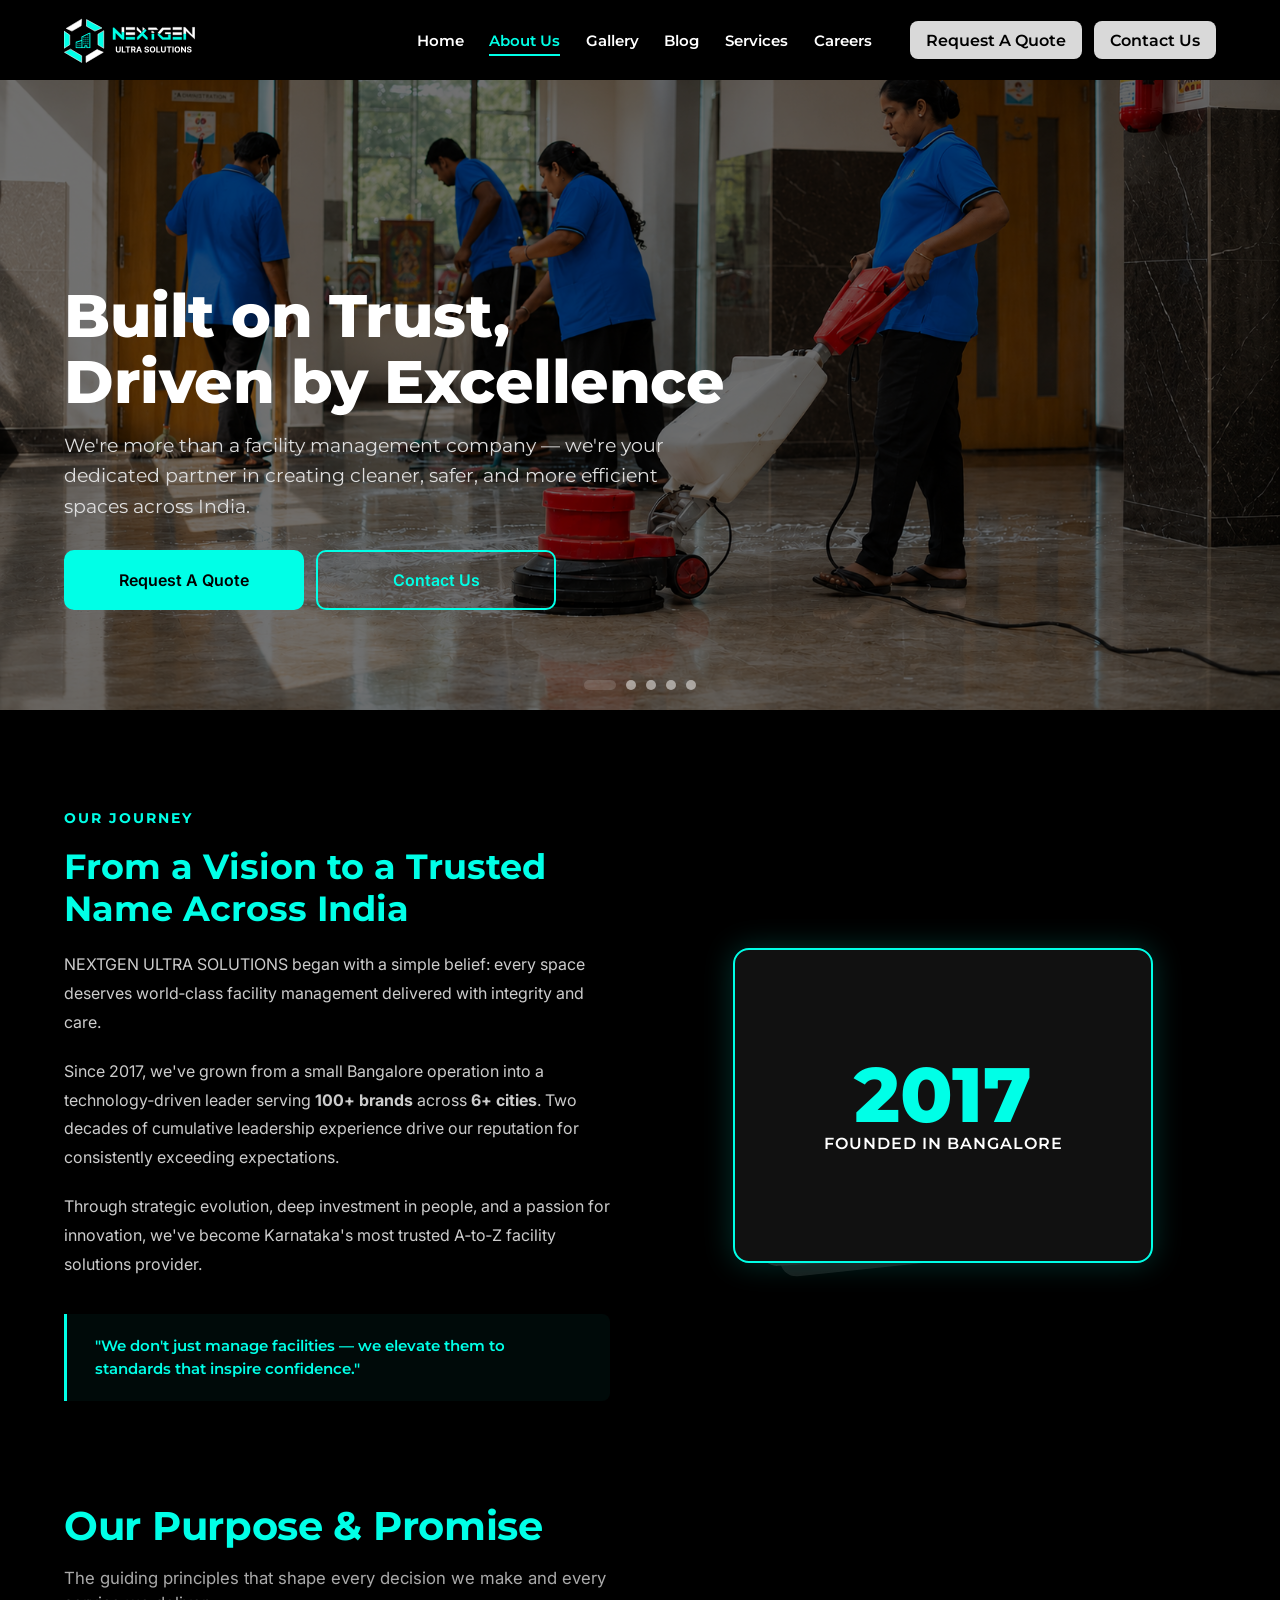
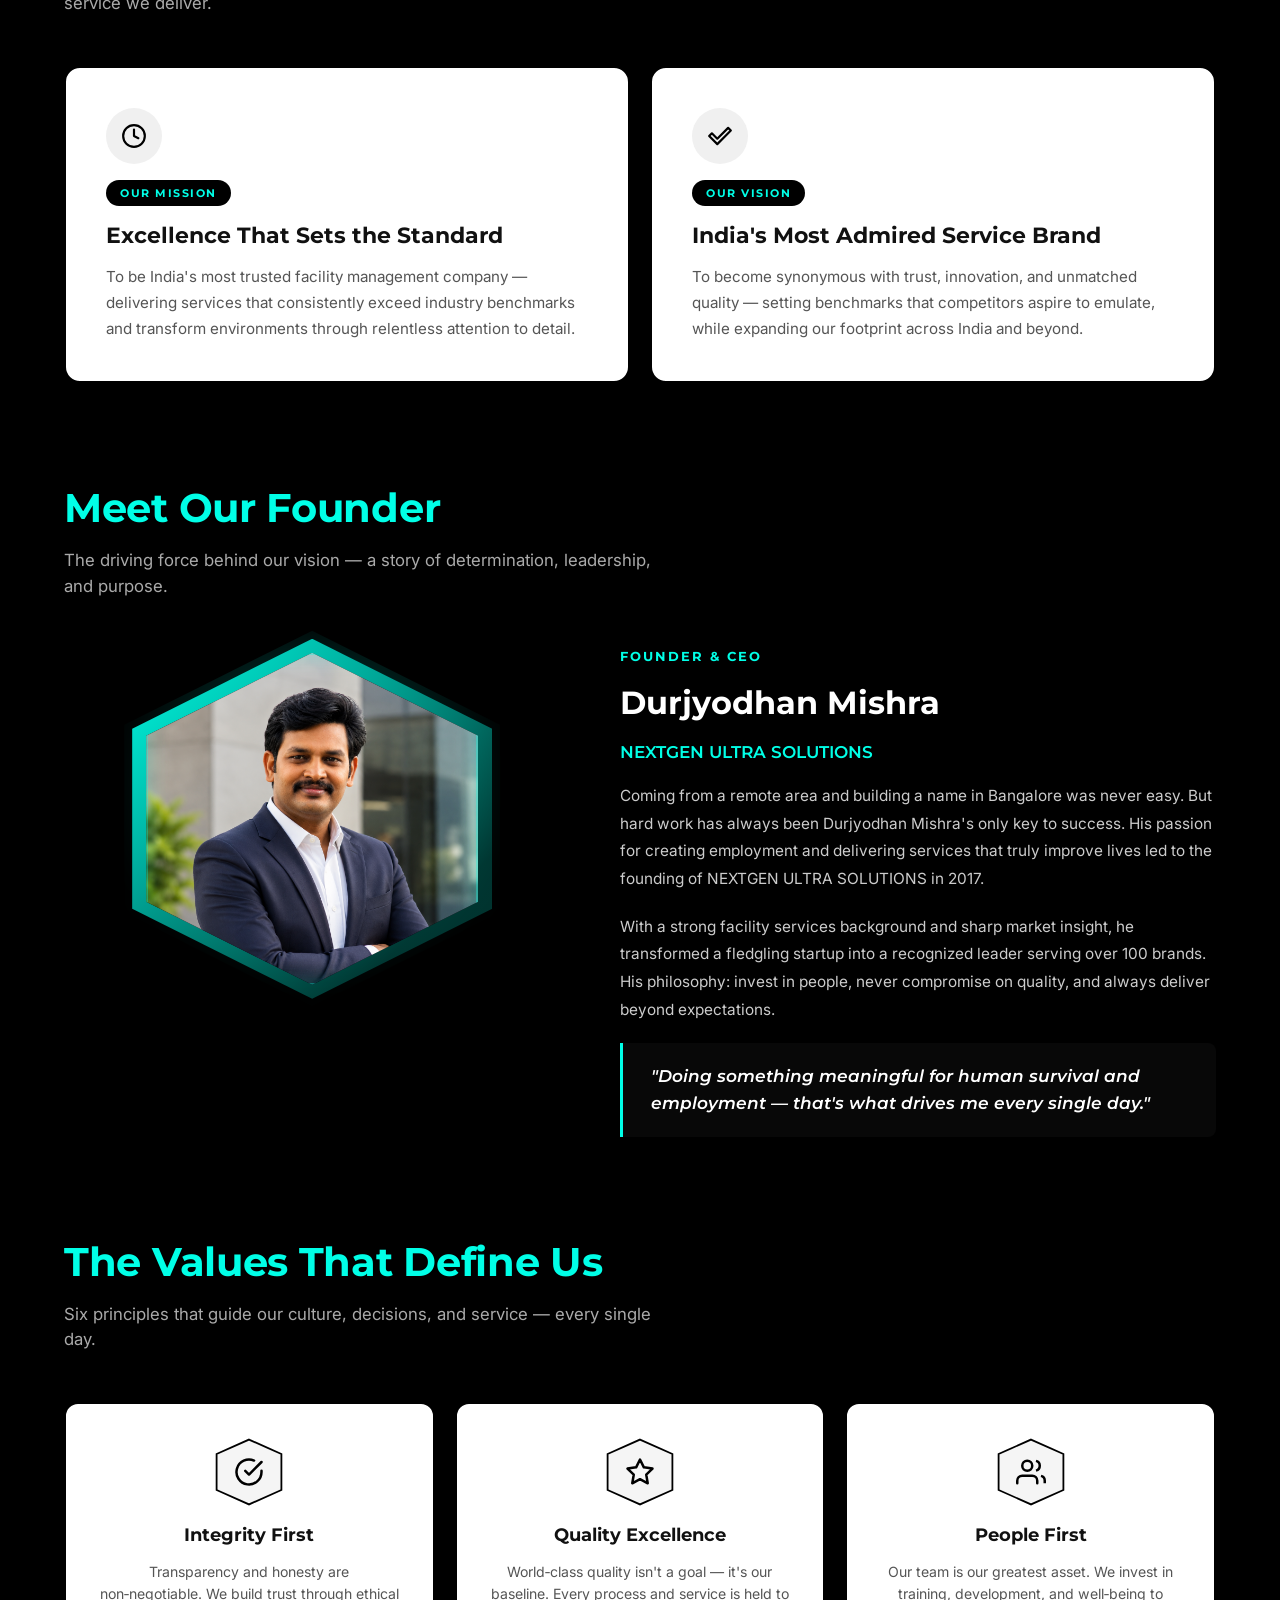
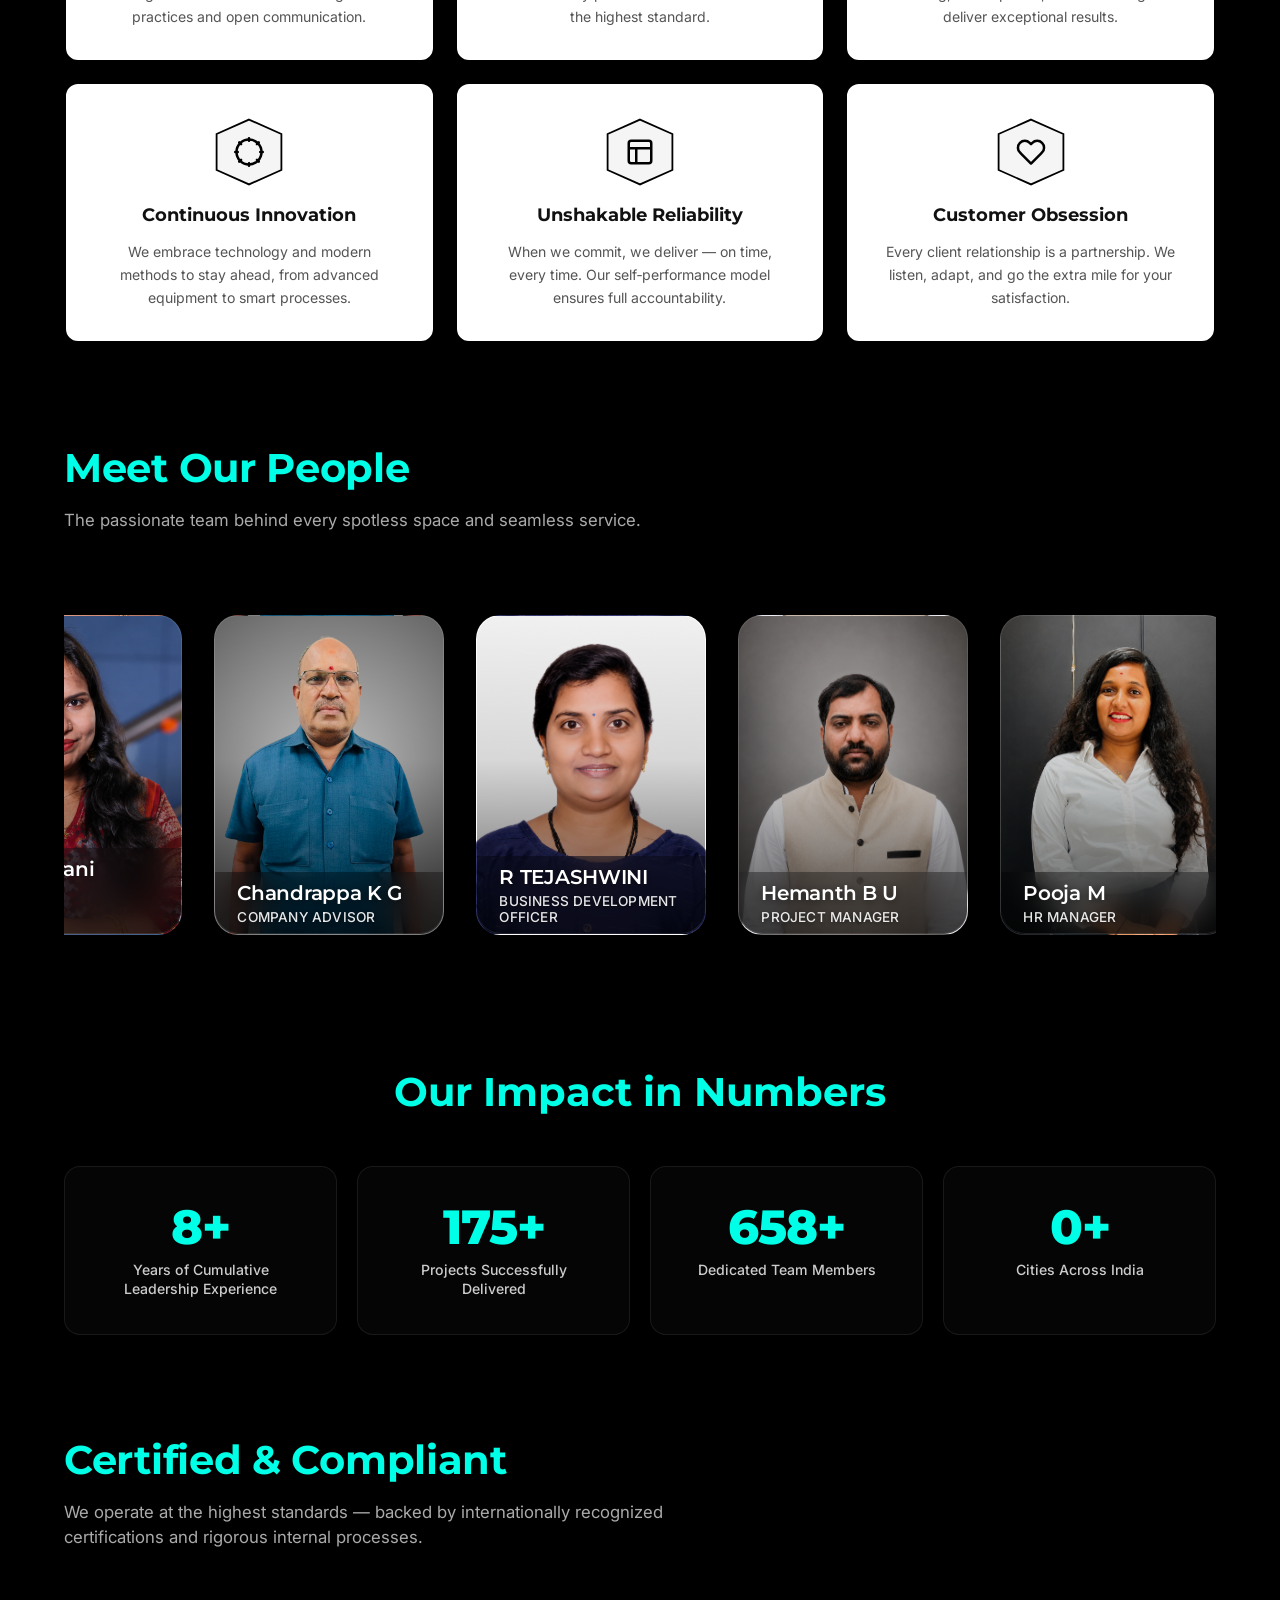
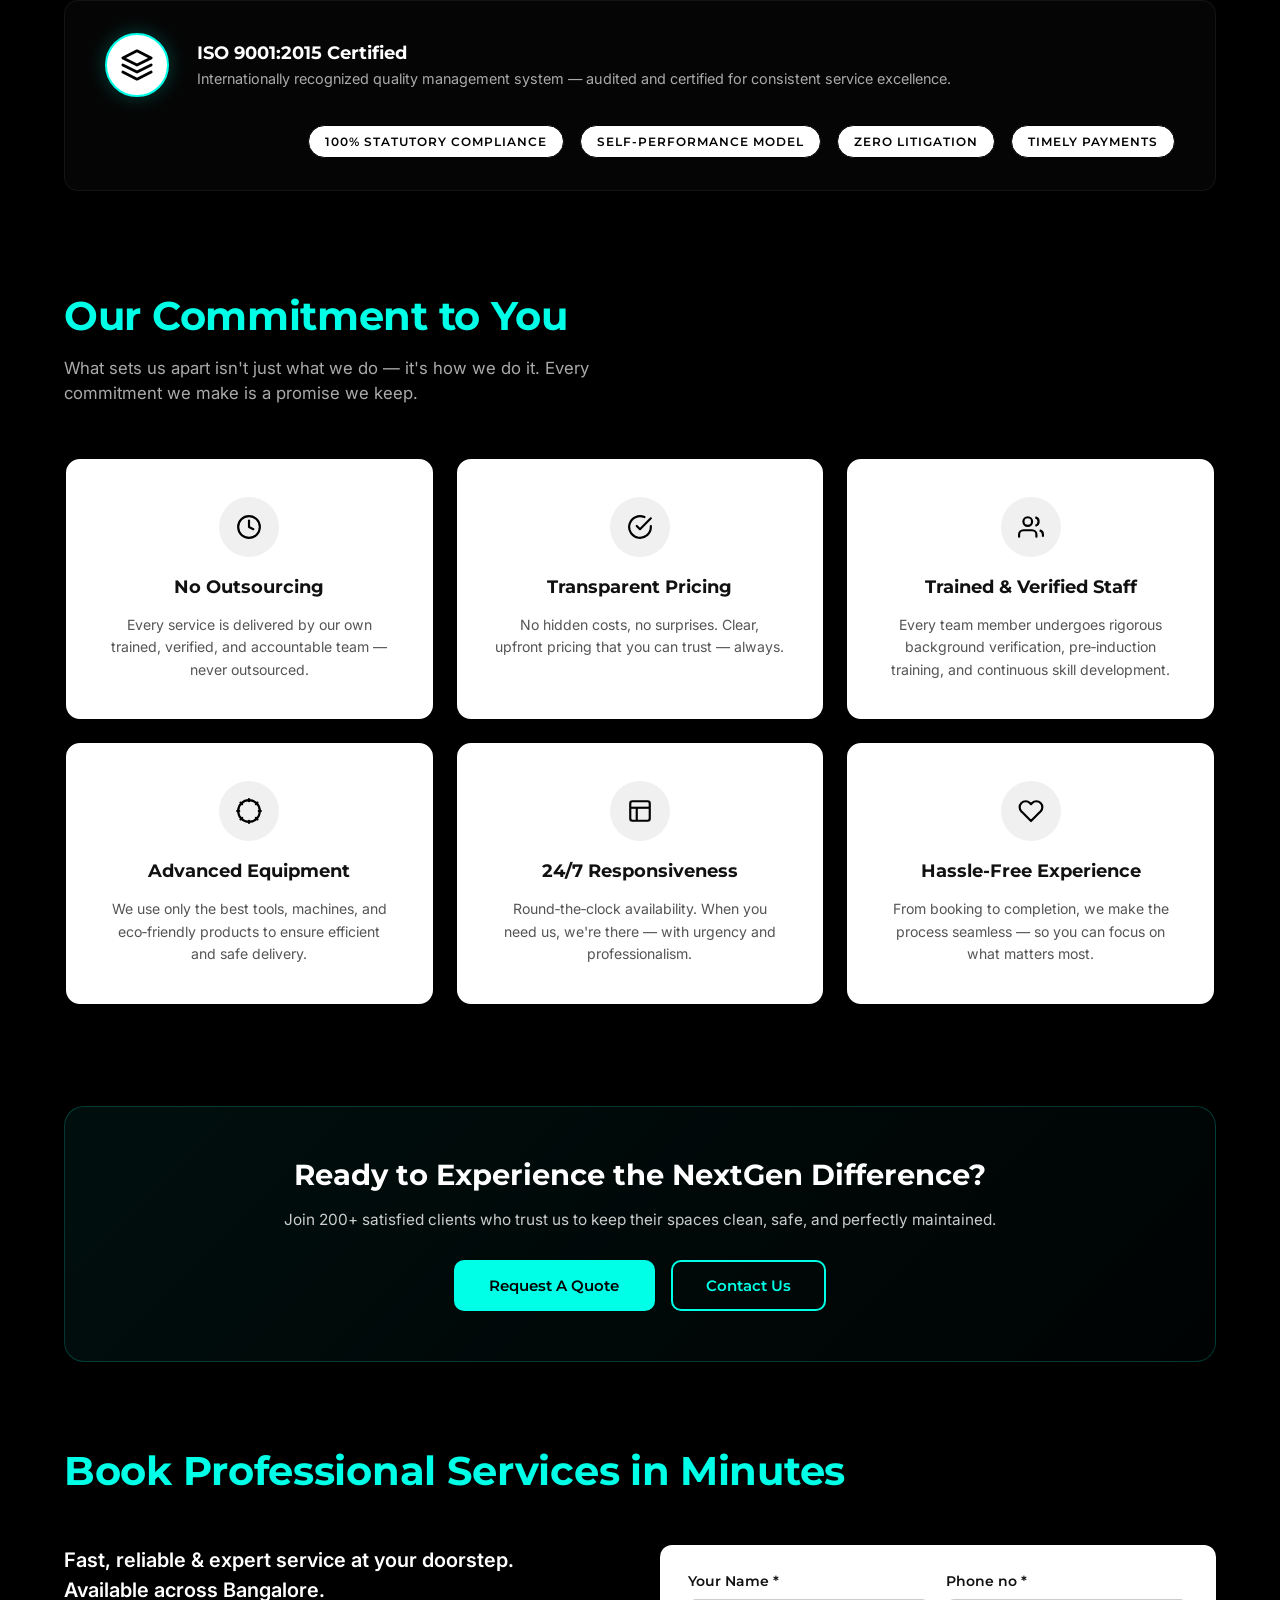
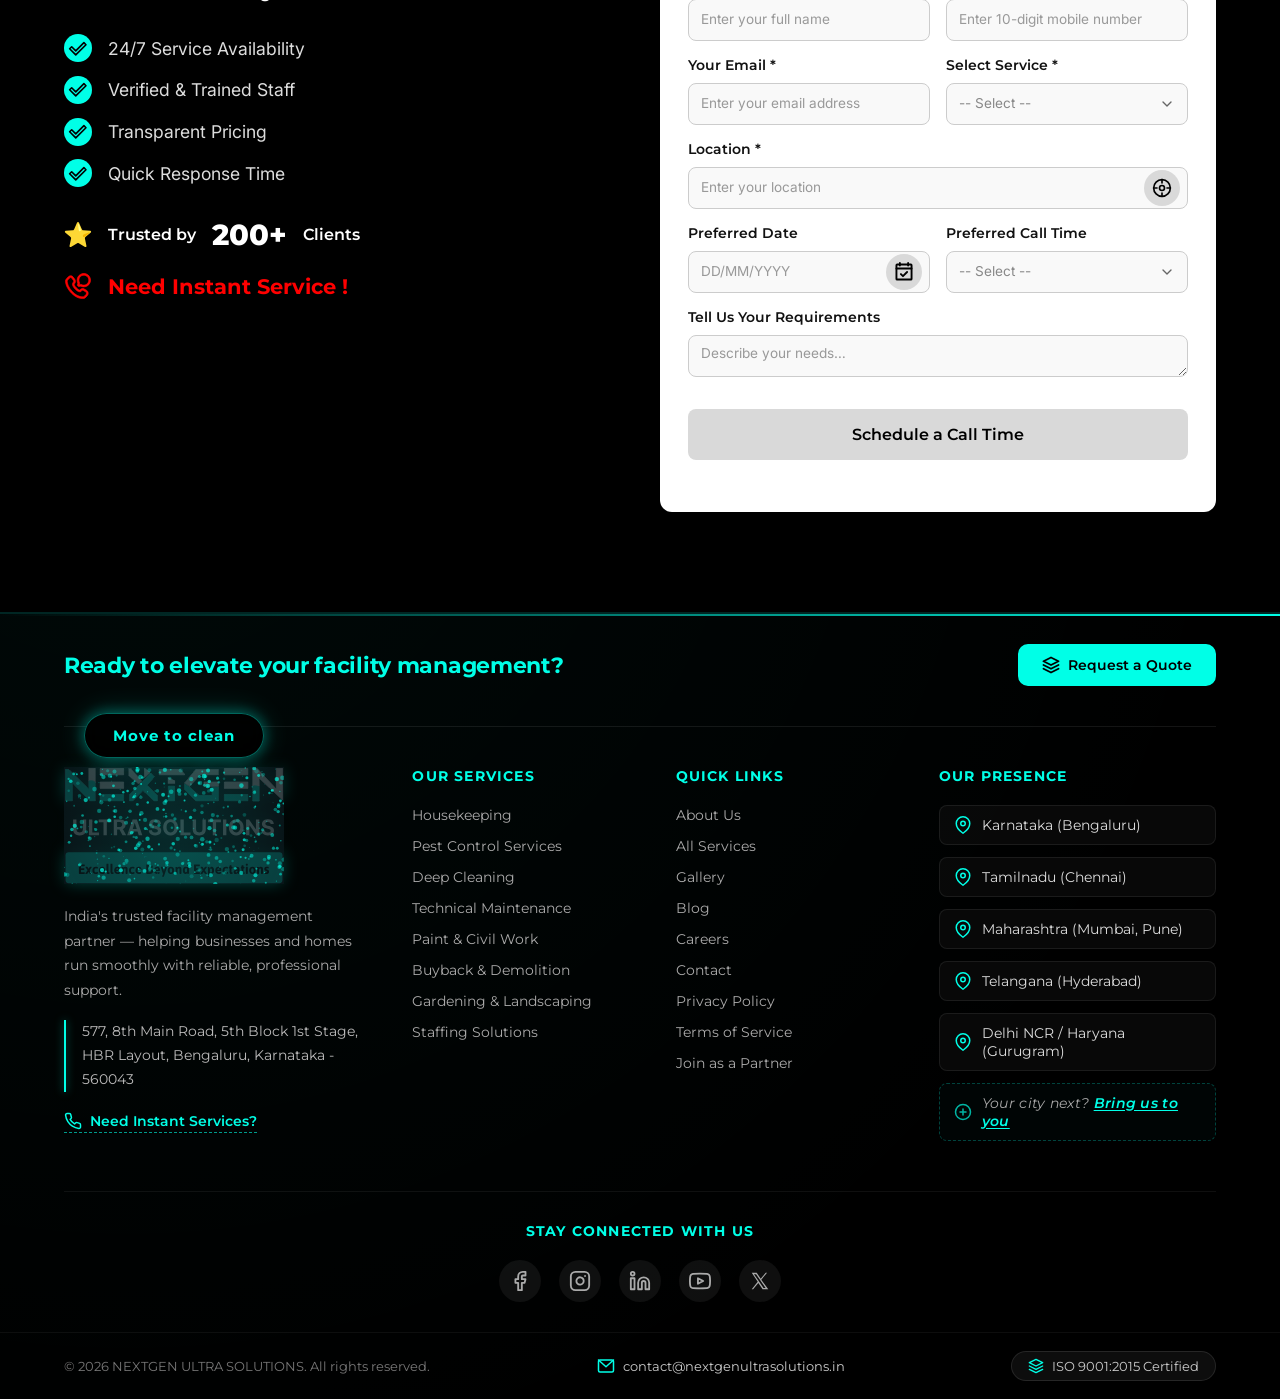
==== About.html @ bdbed0a2 "Initial website upload with all pages and images" ====
<!DOCTYPE html>
<html lang="en">
<head>
    <meta charset="UTF-8">
    <meta name="viewport" content="width=device-width, initial-scale=1.0">
    <title>About Us | NEXTGEN ULTRA SOLUTIONS</title>

    <link rel="stylesheet" href="style.css">

    <link href="https://fonts.googleapis.com/css2?family=Montserrat:wght@400;600;700;800&display=swap" rel="stylesheet">
    <link href="https://fonts.googleapis.com/css2?family=Inter:wght@400;500;600;700&display=swap" rel="stylesheet">

    <style>
        :root {
            --cyan: #00FFE7;
            --dark: #000;
            --white: #fff;
            --gray-light: #f5f5f5;
            --gray-mid: #ccc;
            --gray-text: #aaa;
            --card-bg: #fff;
            --card-border: #000;
            --section-gap: var(--space-2xl);
        }

        html,
        body {
            overflow-x: hidden !important;
            width: 100%;
            max-width: 100vw;
            background: #000;
            scroll-behavior: smooth;
        }

        /* ==================== LOGO SIZE FIX ==================== */
        .logo svg {
            display: block;
            height: 45px;
            width: auto;
        }

        /* ==================== HERO ==================== */
        .hero {
            position: relative;
            padding-top: 80px;
            padding-bottom: clamp(60px, 8vw, 100px);
            height: calc(80px + clamp(520px, 70vh, 750px));
            display: flex;
            align-items: flex-end;
            width: 100%;
            box-sizing: border-box;
        }

        .hero-content h1 {
            font-size: clamp(32px, 5vw, 60px);
            color: #fff;
            margin-bottom: clamp(10px, 1.8vw, 16px);
            font-weight: 800;
            letter-spacing: -0.5px;
            line-height: 1.1;
        }

        .hero-content .hero-subtitle {
            font-size: clamp(16px, 2vw, 22px);
            color: #00FFE7;
            margin-bottom: clamp(8px, 1.2vw, 12px);
            font-family: 'Montserrat', sans-serif;
            font-weight: 600;
            letter-spacing: 1px;
            text-transform: uppercase;
        }

        .hero-content p {
            font-size: clamp(14px, 1.5vw, 19px);
            color: #ddd;
            margin-bottom: clamp(20px, 3vw, 28px);
            line-height: 1.6;
            max-width: 650px;
        }

        /* ==================== SECTION HEADERS ==================== */
        .section-header-left {
            text-align: left;
            margin-bottom: var(--space-xl);
        }
        .section-header-left h2 {
            font-size: clamp(1.75rem, 4.5vw, 2.5rem);
            font-weight: 700;
            margin-bottom: var(--space-sm);
            color: #00FFE7;
            letter-spacing: -0.3px;
        }
        .section-header-left .section-subtitle {
            font-family: 'Inter', sans-serif;
            font-size: clamp(0.9rem, 1.4vw, 1.05rem);
            color: #aaa;
            line-height: 1.5;
            max-width: 600px;
        }

        .section-header-center {
            text-align: center;
            margin-bottom: var(--space-xl);
        }
        .section-header-center h2 {
            font-size: clamp(1.75rem, 4.5vw, 2.5rem);
            font-weight: 700;
            margin-bottom: var(--space-sm);
            color: #00FFE7;
        }

        /* ==================== OUR STORY ==================== */
        .our-story-section {
            padding: var(--space-2xl) 0;
        }

        .story-grid {
            display: grid;
            grid-template-columns: 1fr 1fr;
            gap: clamp(30px, 5vw, 60px);
            align-items: center;
        }

        .story-text-wrapper {
            display: flex;
            flex-direction: column;
            gap: var(--space-md);
        }

        .story-text-wrapper .story-label {
            font-family: 'Montserrat', sans-serif;
            font-weight: 700;
            font-size: 0.85rem;
            text-transform: uppercase;
            letter-spacing: 2px;
            color: #00FFE7;
        }

        .story-text-wrapper h2 {
            font-family: 'Montserrat', sans-serif;
            font-weight: 700;
            font-size: clamp(1.75rem, 3vw, 2.2rem);
            color: #00FFE7;
            line-height: 1.2;
            margin: 0;
        }

        .story-text-wrapper p {
            font-family: 'Inter', sans-serif;
            font-size: clamp(0.9rem, 1.3vw, 1rem);
            color: #ccc;
            line-height: 1.8;
        }

        .story-highlight-box {
            background: rgba(0, 255, 231, 0.04);
            border-left: 3px solid #00FFE7;
            padding: var(--space-md) var(--space-lg);
            border-radius: 0 8px 8px 0;
            margin-top: var(--space-sm);
        }

        .story-highlight-box p {
            font-family: 'Montserrat', sans-serif;
            font-weight: 600;
            font-size: clamp(0.9rem, 1.2vw, 1rem);
            color: #00FFE7;
            margin: 0;
            line-height: 1.5;
        }

        .story-visual {
            position: relative;
            display: flex;
            align-items: center;
            justify-content: center;
            min-height: 380px;
        }

        .story-card-stack {
            position: relative;
            width: 100%;
            max-width: 420px;
            aspect-ratio: 4 / 3;
        }

        .story-card-layer {
            position: absolute;
            border-radius: 16px;
            overflow: hidden;
            border: 2px solid #222;
            box-shadow: 0 10px 30px rgba(0, 0, 0, 0.5);
            transition: all 0.4s ease;
        }

        .story-card-layer.layer-1 {
            width: 100%;
            height: 100%;
            top: 0;
            left: 0;
            z-index: 3;
            background: #111;
            display: flex;
            align-items: center;
            justify-content: center;
            border-color: #00FFE7;
            box-shadow: 0 0 30px rgba(0, 255, 231, 0.2);
        }

        .story-card-layer.layer-1 .layer-content {
            text-align: center;
            padding: var(--space-lg);
        }
        .story-card-layer.layer-1 .layer-content .big-year {
            font-family: 'Montserrat', sans-serif;
            font-weight: 800;
            font-size: clamp(3rem, 6vw, 5rem);
            color: #00FFE7;
            display: block;
            line-height: 1;
        }

        .story-card-layer.layer-1 .layer-content .layer-label {
            font-family: 'Montserrat', sans-serif;
            font-weight: 600;
            font-size: 1rem;
            color: #fff;
            margin-top: 8px;
            letter-spacing: 1px;
        }

        .story-card-layer.layer-2 {
            width: 90%;
            height: 90%;
            top: 8%;
            left: 5%;
            z-index: 2;
            background: #1a1a1a;
            transform: rotate(-3deg);
        }
        .story-card-layer.layer-3 {
            width: 85%;
            height: 85%;
            top: 14%;
            left: 8%;
            z-index: 1;
            background: #222;
            transform: rotate(-6deg);
        }

        @media (max-width: 767px) {
            .story-grid {
                grid-template-columns: 1fr;
            }
            .story-visual {
                min-height: 280px;
                order: -1;
            }
            .story-card-stack {
                max-width: 300px;
            }
        }

        /* ==================== MISSION & VISION ==================== */
        .mission-vision-section {
            padding: 0 0 var(--space-2xl) 0;
        }

        .mv-grid {
            display: grid;
            grid-template-columns: 1fr 1fr;
            gap: var(--space-md);
        }

        .mv-card {
            background: #fff;
            border-radius: 16px;
            padding: clamp(24px, 4vw, 40px);
            border: 2px solid #000;
            transition: all 0.4s ease;
            display: flex;
            flex-direction: column;
            gap: var(--space-sm);
        }

        .mv-card:hover {
            border-color: #00FFE7;
            box-shadow: 0 16px 40px rgba(0, 255, 231, 0.25);
            transform: translateY(-4px);
        }

        .mv-card .mv-icon-circle {
            width: 56px;
            height: 56px;
            border-radius: 50%;
            background: #f0f0f0;
            display: flex;
            align-items: center;
            justify-content: center;
            flex-shrink: 0;
            transition: all 0.3s ease;
        }
        .mv-card:hover .mv-icon-circle {
            background: #00FFE7;
            box-shadow: 0 0 20px rgba(0, 255, 231, 0.4);
        }
        .mv-card .mv-icon-circle svg {
            width: 26px;
            height: 26px;
            stroke: #000;
            stroke-width: 2;
        }

        .mv-card h3 {
            font-family: 'Montserrat', sans-serif;
            font-weight: 700;
            font-size: clamp(1.1rem, 2vw, 1.35rem);
            color: #111;
            margin: 0;
        }

        .mv-card p {
            font-family: 'Inter', sans-serif;
            font-size: clamp(0.85rem, 1.2vw, 0.95rem);
            color: #555;
            line-height: 1.7;
            margin: 0;
            flex: 1;
        }

        .mv-card .mv-tag {
            display: inline-block;
            font-family: 'Montserrat', sans-serif;
            font-weight: 700;
            font-size: 0.7rem;
            text-transform: uppercase;
            letter-spacing: 1.5px;
            color: #00FFE7;
            background: #000;
            padding: 6px 14px;
            border-radius: 20px;
            align-self: flex-start;
        }

        @media (max-width: 767px) {
            .mv-grid {
                grid-template-columns: 1fr;
            }
        }

        /* ==================== FOUNDER SECTION (WORLD‑CLASS FRAME) ==================== */
        .founder-section {
            padding: 0 0 var(--space-2xl) 0;
        }

        .founder-grid {
            display: grid;
            grid-template-columns: 1fr 1.2fr;
            gap: clamp(30px, 5vw, 60px);
            align-items: start;
        }

        .founder-image-wrapper {
            display: flex;
            justify-content: center;
            position: relative;
        }

        .founder-hex-container {
            position: relative;
            width: 100%;
            max-width: 340px;
            aspect-ratio: 1 / 1;
        }

        /* Glow effect behind the photo */
        .founder-hex-container::before {
            content: "";
            position: absolute;
            inset: -18px;
            clip-path: polygon(50% 0%, 100% 25%, 100% 75%, 50% 100%, 0% 75%, 0% 25%);
            background: radial-gradient(circle at 50% 40%, rgba(0, 255, 231, 0.3), transparent 70%);
            z-index: 0;
            filter: blur(20px);
        }

        /* Outer decorative hex ring */
        .hex-outer-ring {
            position: absolute;
            inset: -10px;
            clip-path: polygon(50% 0%, 100% 25%, 100% 75%, 50% 100%, 0% 75%, 0% 25%);
            background: linear-gradient(135deg, #00FFE7 0%, rgba(0, 255, 231, 0.2) 80%);
            z-index: 1;
            transition: all 0.4s ease;
        }

        /* Inner photo area */
        .founder-hex-photo {
            position: absolute;
            inset: 4px;
            clip-path: polygon(50% 0%, 100% 25%, 100% 75%, 50% 100%, 0% 75%, 0% 25%);
            overflow: hidden;
            z-index: 2;
            background: #000;
        }

        .founder-hex-photo img {
            width: 100%;
            height: 100%;
            object-fit: cover;
            object-position: center top;
            display: block;
        }

        /* Subtle inner border glow overlay */
        .hex-inner-glow {
            position: absolute;
            inset: 4px;
            clip-path: polygon(50% 0%, 100% 25%, 100% 75%, 50% 100%, 0% 75%, 0% 25%);
            z-index: 3;
            pointer-events: none;
            border: 2px solid rgba(0, 255, 231, 0.4);
            box-shadow: inset 0 0 20px rgba(0, 255, 231, 0.25);
            transition: all 0.4s ease;
        }

        .founder-hex-container:hover .hex-outer-ring {
            background: linear-gradient(135deg, #00FFE7 0%, #00FFE7 100%);
            box-shadow: 0 0 30px rgba(0, 255, 231, 0.5);
        }

        .founder-hex-container:hover .hex-inner-glow {
            border-color: #00FFE7;
            box-shadow: inset 0 0 30px rgba(0, 255, 231, 0.4);
        }

        .founder-info {
            display: flex;
            flex-direction: column;
            gap: var(--space-md);
            justify-content: flex-start;
        }
        .founder-info .founder-label {
            font-family: 'Montserrat', sans-serif;
            font-weight: 700;
            font-size: 0.8rem;
            text-transform: uppercase;
            letter-spacing: 2px;
            color: #00FFE7;
        }
        .founder-info h3 {
            font-family: 'Montserrat', sans-serif;
            font-weight: 700;
            font-size: clamp(1.4rem, 2.8vw, 2rem);
            color: #fff;
            line-height: 1.2;
            margin: 0;
        }
        .founder-info .founder-role {
            font-family: 'Montserrat', sans-serif;
            font-weight: 600;
            font-size: clamp(0.9rem, 1.4vw, 1.05rem);
            color: #00FFE7;
        }
        .founder-info p {
            font-family: 'Inter', sans-serif;
            font-size: clamp(0.9rem, 1.2vw, 1rem);
            color: #ccc;
            line-height: 1.8;
        }

        .founder-quote {
            background: rgba(255, 255, 255, 0.03);
            border-left: 3px solid #00FFE7;
            padding: var(--space-md) var(--space-lg);
            border-radius: 0 8px 8px 0;
            font-family: 'Montserrat', sans-serif;
            font-weight: 600;
            font-size: clamp(0.95rem, 1.3vw, 1.1rem);
            color: #fff;
            line-height: 1.6;
            font-style: italic;
        }

        @media (max-width: 767px) {
            .founder-grid {
                grid-template-columns: 1fr;
            }
            .founder-hex-container {
                max-width: 260px;
                margin: 0 auto;
            }
        }

        /* ==================== CORE VALUES ==================== */
        .core-values-section {
            padding: 0 0 var(--space-2xl) 0;
        }

        .values-grid {
            display: grid;
            grid-template-columns: repeat(3, 1fr);
            gap: var(--space-md);
        }

        .value-card {
            background: #fff;
            border-radius: 14px;
            padding: clamp(20px, 3vw, 32px);
            border: 2px solid #000;
            text-align: center;
            transition: all 0.35s ease;
            display: flex;
            flex-direction: column;
            align-items: center;
            gap: var(--space-sm);
        }

        .value-card:hover {
            border-color: #00FFE7;
            box-shadow: 0 12px 35px rgba(0, 255, 231, 0.25);
            transform: translateY(-5px);
        }

        .value-icon-hex {
            width: 72px;
            height: 72px;
            position: relative;
            flex-shrink: 0;
        }
        .value-icon-hex svg.hex-bg {
            width: 100%;
            height: 100%;
        }
        .value-icon-hex svg.hex-bg polygon {
            fill: #f5f5f5;
            stroke: #000;
            stroke-width: 2.5;
            transition: all 0.3s ease;
        }
        .value-card:hover .value-icon-hex svg.hex-bg polygon {
            fill: #00FFE7;
            stroke: #00FFE7;
        }
        .value-icon-hex .value-icon-inner {
            position: absolute;
            inset: 0;
            display: flex;
            align-items: center;
            justify-content: center;
            pointer-events: none;
        }
        .value-icon-hex .value-icon-inner svg {
            width: 30px;
            height: 30px;
            stroke: #000;
            stroke-width: 2;
        }

        .value-card h4 {
            font-family: 'Montserrat', sans-serif;
            font-weight: 700;
            font-size: clamp(0.95rem, 1.6vw, 1.1rem);
            color: #111;
            margin: 0;
            transition: color 0.3s ease;
        }
        .value-card:hover h4 {
            color: #000;
        }
        .value-card p {
            font-family: 'Inter', sans-serif;
            font-size: clamp(0.8rem, 1.1vw, 0.88rem);
            color: #555;
            line-height: 1.6;
            margin: 0;
        }

        @media (max-width: 1023px) {
            .values-grid {
                grid-template-columns: repeat(2, 1fr);
            }
        }
        @media (max-width: 639px) {
            .values-grid {
                grid-template-columns: 1fr;
                max-width: 400px;
                margin: 0 auto;
            }
        }

        /* ==================== IMPACT NUMBERS ==================== */
        .numbers-section {
            padding: 0 0 var(--space-2xl) 0;
        }

        .numbers-grid {
            display: grid;
            grid-template-columns: repeat(4, 1fr);
            gap: var(--space-md);
        }

        .number-card {
            background: rgba(255, 255, 255, 0.02);
            border: 1px solid rgba(255, 255, 255, 0.08);
            border-radius: 16px;
            padding: clamp(24px, 3vw, 36px);
            text-align: center;
            transition: all 0.35s ease;
            display: flex;
            flex-direction: column;
            align-items: center;
            gap: var(--space-xs);
        }

        .number-card:hover {
            border-color: #00FFE7;
            background: rgba(0, 255, 231, 0.04);
            box-shadow: 0 8px 30px rgba(0, 255, 231, 0.15);
            transform: translateY(-4px);
        }

        .number-card .big-stat {
            font-family: 'Montserrat', sans-serif;
            font-weight: 800;
            font-size: clamp(2.2rem, 4vw, 3rem);
            color: #00FFE7;
            line-height: 1;
            letter-spacing: -1px;
        }
        .number-card .stat-label {
            font-family: 'Inter', sans-serif;
            font-weight: 500;
            font-size: clamp(0.8rem, 1.1vw, 0.9rem);
            color: #ccc;
            line-height: 1.3;
        }

        @media (max-width: 767px) {
            .numbers-grid {
                grid-template-columns: repeat(2, 1fr);
            }
        }

        /* ==================== CERTIFICATIONS ==================== */
        .cert-section {
            padding: 0 0 var(--space-2xl) 0;
        }

        .cert-row {
            display: flex;
            flex-wrap: wrap;
            align-items: center;
            gap: var(--space-lg);
            background: rgba(255, 255, 255, 0.02);
            border: 1px solid rgba(255, 255, 255, 0.06);
            border-radius: 14px;
            padding: clamp(20px, 3vw, 32px) clamp(24px, 4vw, 40px);
            transition: border-color 0.3s ease;
        }
        .cert-row:hover {
            border-color: #00FFE7;
        }

        .cert-badge {
            flex-shrink: 0;
            width: 64px;
            height: 64px;
            border-radius: 50%;
            background: #fff;
            display: flex;
            align-items: center;
            justify-content: center;
            border: 2px solid #00FFE7;
            box-shadow: 0 0 20px rgba(0, 255, 231, 0.25);
        }
        .cert-badge svg {
            width: 34px;
            height: 34px;
            stroke: #000;
            stroke-width: 2;
        }

        .cert-info h4 {
            font-family: 'Montserrat', sans-serif;
            font-weight: 700;
            font-size: clamp(1rem, 1.5vw, 1.15rem);
            color: #fff;
            margin: 0 0 4px;
        }
        .cert-info p {
            font-family: 'Inter', sans-serif;
            font-size: 0.9rem;
            color: #aaa;
            margin: 0;
            line-height: 1.5;
        }

        .cert-tags {
            display: flex;
            flex-wrap: wrap;
            gap: var(--space-sm);
            margin-left: auto;
        }
        .cert-tag {
            font-family: 'Montserrat', sans-serif;
            font-weight: 600;
            font-size: 0.75rem;
            text-transform: uppercase;
            letter-spacing: 1px;
            padding: 8px 16px;
            border-radius: 20px;
            background: #fff;
            color: #000;
            border: 1px solid #000;
            white-space: nowrap;
            transition: all 0.3s ease;
        }
        .cert-tag:hover {
            background: #00FFE7;
            border-color: #00FFE7;
            box-shadow: 0 4px 15px rgba(0, 255, 231, 0.3);
        }

        @media (max-width: 767px) {
            .cert-row {
                flex-direction: column;
                text-align: center;
                align-items: center;
            }
            .cert-tags {
                margin-left: 0;
                justify-content: center;
            }
        }

        /* ==================== COMMITMENT (PREMIUM CARDS) ==================== */
        .commitment-section {
            padding: 0 0 var(--space-2xl) 0;
        }

        .commitment-grid {
            display: grid;
            grid-template-columns: repeat(3, 1fr);
            gap: var(--space-md);
        }

        .commitment-card {
            background: #fff;
            border-radius: 16px;
            padding: clamp(28px, 3.5vw, 38px);
            border: 2px solid #000;
            text-align: center;
            transition: all 0.35s ease;
            display: flex;
            flex-direction: column;
            align-items: center;
            gap: var(--space-sm);
        }
        .commitment-card:hover {
            border-color: #00FFE7;
            box-shadow: 0 16px 40px rgba(0, 255, 231, 0.25);
            transform: translateY(-5px);
        }

        .commitment-icon {
            width: 60px;
            height: 60px;
            border-radius: 50%;
            background: #f0f0f0;
            display: flex;
            align-items: center;
            justify-content: center;
            margin-bottom: 2px;
            transition: all 0.3s ease;
        }
        .commitment-card:hover .commitment-icon {
            background: #00FFE7;
            box-shadow: 0 0 20px rgba(0, 255, 231, 0.4);
        }
        .commitment-icon svg {
            width: 26px;
            height: 26px;
            stroke: #000;
            stroke-width: 2;
        }

        .commitment-card h4 {
            font-family: 'Montserrat', sans-serif;
            font-weight: 700;
            font-size: clamp(1rem, 1.7vw, 1.15rem);
            color: #111;
            margin: 0;
        }
        .commitment-card p {
            font-family: 'Inter', sans-serif;
            font-size: clamp(0.85rem, 1.1vw, 0.92rem);
            color: #555;
            line-height: 1.6;
            margin: 0;
        }

        @media (max-width: 767px) {
            .commitment-grid {
                grid-template-columns: 1fr;
                max-width: 420px;
                margin: 0 auto;
            }
        }

        /* ==================== CTA ==================== */
        .cta-section {
            padding: 0 0 var(--space-2xl) 0;
        }
        .cta-box {
            background: linear-gradient(135deg, rgba(0, 255, 231, 0.06) 0%, rgba(0, 255, 231, 0.01) 100%);
            border: 1px solid rgba(0, 255, 231, 0.2);
            border-radius: 20px;
            padding: clamp(30px, 5vw, 50px);
            text-align: center;
            transition: all 0.4s ease;
        }
        .cta-box:hover {
            border-color: #00FFE7;
            box-shadow: 0 0 40px rgba(0, 255, 231, 0.15);
        }
        .cta-box h3 {
            font-family: 'Montserrat', sans-serif;
            font-weight: 700;
            font-size: clamp(1.3rem, 2.5vw, 1.8rem);
            color: #fff;
            margin-bottom: var(--space-sm);
        }
        .cta-box p {
            font-family: 'Inter', sans-serif;
            font-size: clamp(0.9rem, 1.2vw, 1rem);
            color: #ccc;
            margin-bottom: var(--space-lg);
            line-height: 1.6;
        }
        .cta-box .cta-buttons {
            display: flex;
            gap: var(--space-sm);
            justify-content: center;
            flex-wrap: wrap;
        }
        .cta-box .cta-btn {
            display: inline-flex;
            align-items: center;
            justify-content: center;
            padding: 0.9em 2.2em;
            border-radius: 10px;
            font-family: 'Montserrat', sans-serif;
            font-weight: 600;
            font-size: clamp(0.85rem, 1.2vw, 0.95rem);
            text-decoration: none;
            cursor: pointer;
            transition: all 0.3s ease;
            background: #00FFE7;
            color: #000;
            border: 2px solid #00FFE7;
        }
        .cta-box .cta-btn.outline {
            background: transparent;
            color: #00FFE7;
        }
        .cta-box .cta-btn:hover {
            transform: translateY(-3px);
            box-shadow: 0 8px 25px rgba(0, 255, 231, 0.35);
        }
        .cta-box .cta-btn.outline:hover {
            background: #00FFE7;
            color: #000;
        }

        .nav-links li a.active {
            color: #00FFE7 !important;
        }
        .nav-links li a.active::after {
            width: 100% !important;
        }

        /* ---------- PREMIUM CUSTOM SELECT ---------- */
        .premium-select {
            position: relative;
            font-family: 'Inter', sans-serif;
            user-select: none;
            width: 100%;
        }
        .premium-select__trigger {
            display: flex;
            align-items: center;
            justify-content: space-between;
            padding: 0.55rem 0.75rem;
            border: 1px solid #ccc;
            border-radius: 8px;
            background: #f9f9f9;
            color: #333;
            font-size: 0.85rem;
            cursor: pointer;
            transition: border-color 0.3s, box-shadow 0.3s;
            min-height: 42px;
            box-sizing: border-box;
        }
        .premium-select__trigger:hover { border-color: #00FFE7; }
        .premium-select.open .premium-select__trigger {
            border-color: #00FFE7;
            box-shadow: 0 0 10px rgba(0, 255, 231, 0.25);
        }
        .premium-select__arrow {
            transition: transform 0.3s ease;
            color: #666;
            flex-shrink: 0;
        }
        .premium-select.open .premium-select__arrow {
            transform: rotate(180deg);
            color: #00FFE7;
        }
        .premium-select__placeholder { color: #888; }
        .premium-select__options {
            position: absolute;
            left: 0;
            width: 100%;
            background: #fff;
            border: 1px solid #e0e0e0;
            border-radius: 12px;
            box-shadow: 0 10px 30px rgba(0,0,0,0.12);
            padding: 6px 0;
            list-style: none;
            margin: 5px 0 0 0;
            z-index: 1000;
            max-height: 240px;
            overflow-y: auto;
            opacity: 0;
            visibility: hidden;
            transform: translateY(-8px);
            transition: opacity 0.25s ease, transform 0.25s ease, visibility 0.25s;
            box-sizing: border-box;
        }
        .premium-select.open .premium-select__options {
            opacity: 1;
            visibility: visible;
            transform: translateY(0);
        }
        .premium-select__option {
            padding: 0.6rem 0.9rem;
            font-size: 0.85rem;
            color: #333;
            cursor: pointer;
            transition: background 0.2s, color 0.2s;
            white-space: nowrap;
            border-left: 3px solid transparent;
        }
        .premium-select__option:hover { background: #00FFE7; color: #000; border-left-color: #000; }
        .premium-select__option.selected { background: #f0f0f0; font-weight: 600; }
        .premium-select__options::-webkit-scrollbar { width: 6px; }
        .premium-select__options::-webkit-scrollbar-track { background: transparent; border-radius: 10px; }
        .premium-select__options::-webkit-scrollbar-thumb { background: #ccc; border-radius: 10px; }
        .premium-select__options::-webkit-scrollbar-thumb:hover { background: #00FFE7; }

        /* ---------- DATE INPUT & CUSTOM CALENDAR ---------- */
        .date-input-wrapper {
            position: relative;
            display: flex;
            align-items: center;
            width: 100%;
        }
        .date-input-wrapper input[type="text"] {
            width: 100%;
            padding-right: 46px;
            background: #f9f9f9;
            border: 1px solid #ccc;
            border-radius: 8px;
            font-family: 'Inter', sans-serif;
            font-size: 0.85rem;
            color: #333;
            min-height: 42px;
            box-sizing: border-box;
            transition: border-color 0.3s;
            cursor: pointer;
        }
        .date-input-wrapper input[type="text"]:focus { border-color: #00FFE7; outline: none; }
        .date-icon-btn {
            position: absolute;
            right: 8px;
            top: 50%;
            transform: translateY(-50%);
            width: 36px;
            height: 36px;
            border-radius: 50%;
            border: none;
            background: #d9d9d9;
            color: #000;
            display: flex;
            align-items: center;
            justify-content: center;
            cursor: pointer;
            transition: background 0.3s;
        }
        .date-input-wrapper:hover .date-icon-btn { background: #00FFE7; }
        .custom-calendar {
            display: none;
            position: absolute;
            top: calc(100% + 6px);
            left: 0;
            width: 100%;
            background: #fff;
            border: 1px solid #e0e0e0;
            border-radius: 12px;
            box-shadow: 0 10px 30px rgba(0,0,0,0.12);
            z-index: 1100;
            padding: 12px;
            box-sizing: border-box;
        }
        .custom-calendar.active { display: block; }
        .calendar-header { display: flex; justify-content: space-between; align-items: center; margin-bottom: 8px; }
        .cal-nav { background: transparent; border: none; font-size: 1.5rem; color: #333; cursor: pointer; padding: 0 8px; transition: color 0.2s; }
        .cal-nav:hover { color: #00FFE7; }
        .cal-month-year { font-family: 'Montserrat', sans-serif; font-weight: 600; font-size: 0.95rem; color: #111; }
        .calendar-weekdays { display: grid; grid-template-columns: repeat(7, 1fr); text-align: center; font-size: 0.75rem; font-weight: 600; color: #888; margin-bottom: 4px; }
        .calendar-days { display: grid; grid-template-columns: repeat(7, 1fr); gap: 4px; }
        .calendar-days span {
            display: flex;
            align-items: center;
            justify-content: center;
            height: 32px;
            border-radius: 8px;
            font-size: 0.85rem;
            color: #333;
            cursor: pointer;
            transition: background 0.2s, color 0.2s;
        }
        .calendar-days span:hover { background: #00FFE7; color: #000; }
        .calendar-days span.selected { background: #00FFE7; color: #000; font-weight: 600; }
        .calendar-days span.other-month { color: #ccc; cursor: default; }
        .calendar-days span.other-month:hover { background: transparent; color: #ccc; }

        /* ---------- FORM FIELD CONSISTENCY ---------- */
        .form-field input,
        .form-field select,
        .form-field textarea,
        .premium-select__trigger {
            min-height: 42px;
            padding: 0.55rem 0.75rem;
            font-size: 0.85rem;
            line-height: 1.4;
            box-sizing: border-box;
            font-family: 'Inter', sans-serif;
        }

/* ================= MEET OUR PEOPLE (Infinite Marquee) ================= */
.meet-people-section {
    padding: 0 0 var(--space-2xl) 0;   /* ← only bottom padding, no top padding (prevents double gap) */
    /* If --space-2xl isn’t defined, use fallback: 0 0 80px 0; */
    overflow: hidden;
}

.meet-people-section .section-subtitle {
    margin-bottom: 0;
}

/* Marquee wrapper – now inside .container, so it respects your site margins */
.marquee-wrapper {
    width: 100%;
    overflow-x: auto;
    white-space: nowrap;
    cursor: grab;
    padding: 2rem 0;
    scrollbar-width: none;
    -ms-overflow-style: none;
    user-select: none;
    background: transparent;
    border: none;
}
.marquee-wrapper::-webkit-scrollbar {
    display: none;
}

.cards-track {
    display: inline-block;
    white-space: nowrap;
    padding: 0 1rem;   /* small breathing room inside the container */
}

/* Premium card – unchanged, included for completeness */
.card {
    display: inline-block;
    width: 230px;
    height: 320px;
    margin-right: 28px;
    background-size: cover;
    background-position: center;
    background-color: #1a1a2e;       /* fallback */
    border-radius: 24px;
    overflow: hidden;
    position: relative;
    box-shadow: 0 15px 30px rgba(0, 0, 0, 0.4);
    transition: transform 0.4s cubic-bezier(0.22, 0.61, 0.36, 1), box-shadow 0.4s;
    vertical-align: top;
    white-space: normal;
    border: 1px solid rgba(255, 255, 255, 0.08);
}
.card::after {
    content: '';
    position: absolute;
    top: 0; left: 0; right: 0; bottom: 0;
    background: linear-gradient(
        to top,
        rgba(0, 0, 0, 0.65) 0%,
        rgba(0, 0, 0, 0.15) 55%,
        rgba(0, 0, 0, 0.05) 100%
    );
    z-index: 1;
    pointer-events: none;
}
.card::before {
    content: '';
    position: absolute;
    top: -50%; left: -50%;
    width: 200%; height: 200%;
    background: radial-gradient(
        circle at center,
        rgba(0, 255, 231, 0.15) 0%,
        transparent 60%
    );
    opacity: 0;
    z-index: 3;
    pointer-events: none;
    transition: opacity 0.4s;
}
.card:hover::before {
    opacity: 1;
    animation: shine 1.2s ease-in-out forwards;
}
@keyframes shine {
    0% { transform: scale(0) rotate(0deg); }
    50% { transform: scale(1.2) rotate(10deg); opacity: 0.8; }
    100% { transform: scale(2) rotate(0deg); opacity: 0; }
}
.card:hover {
    transform: translateY(-8px) scale(1.04);
    box-shadow: 0 25px 45px rgba(0, 0, 0, 0.6), 0 0 25px rgba(0, 255, 231, 0.1);
    border-color: rgba(0, 255, 231, 0.25);
}

/* Glass overlay at the bottom */
.card-overlay {
    position: absolute;
    bottom: 0; left: 0; right: 0;
    padding: 0.6rem 1.4rem 0.6rem;
    background: rgba(0, 0, 0, 0.3);
    backdrop-filter: blur(16px);
    -webkit-backdrop-filter: blur(16px);
    box-shadow: 0 -1px 0 rgba(255, 255, 255, 0.1) inset;
    z-index: 2;
    transition: background 0.3s, backdrop-filter 0.3s;
    border-radius: 0 0 24px 24px;
}
.card:hover .card-overlay {
    background: rgba(0, 0, 0, 0.5);
    backdrop-filter: blur(20px);
}
.card-overlay h3 {
    font-family: 'Montserrat', sans-serif;
    font-size: 1.25rem;
    font-weight: 600;
    letter-spacing: -0.3px;
    color: #ffffff;
    margin-bottom: 0.2rem;
    text-shadow: 0 2px 8px rgba(0, 0, 0, 0.6);
    line-height: 1.2;
}
.card-overlay p {
    font-family: 'Inter', sans-serif;
    font-size: 0.85rem;
    color: rgba(255, 255, 255, 0.9);
    font-weight: 500;
    letter-spacing: 0.2px;
    text-shadow: 0 1px 4px rgba(0, 0, 0, 0.5);
}

@media (prefers-reduced-motion: reduce) {
    .marquee-wrapper { overflow-x: auto; }
}

@media (max-width: 600px) {
    .card {
        width: 180px;
        height: 280px;
        margin-right: 20px;
    }
}


    </style>
</head>

<body>

    <!-- ================= PAGE TRANSITION OVERLAY (footer buttons) ================= -->
    <div class="page-transition-overlay" id="pageTransitionOverlay">
      <div class="transition-glow"></div>
      <div class="transition-particles">
        <span class="particle"></span><span class="particle"></span><span class="particle"></span>
        <span class="particle"></span><span class="particle"></span><span class="particle"></span>
        <span class="particle"></span><span class="particle"></span>
      </div>
      <div class="transition-loader">
        <div class="loader-ring ring-1"></div>
        <div class="loader-ring ring-2"></div>
        <div class="loader-ring ring-3"></div>
        <div class="loader-icon">
          <svg width="36" height="41" viewBox="0 0 68 77" fill="none" xmlns="http://www.w3.org/2000/svg">
            <g clip-path="url(#loaderIconClipGlobal)">
              <g clip-path="url(#loaderIconClipGlobal2)">
                <path d="M44.7138 24.7757C44.8369 24.8518 44.9384 24.958 45.0089 25.0844C45.0794 25.2107 45.1164 25.353 45.1165 25.4977V50.9813C45.1165 51.2066 45.027 51.4227 44.8677 51.582C44.7084 51.7413 44.4923 51.8308 44.267 51.8308H39.1703C38.945 51.8308 38.7289 51.7413 38.5696 51.582C38.4103 51.4227 38.3208 51.2066 38.3208 50.9813V48.433H36.6219V50.9813C36.6219 51.2066 36.5324 51.4227 36.3731 51.582C36.2138 51.7413 35.9977 51.8308 35.7725 51.8308H20.4823C20.257 51.8308 20.0409 51.7413 19.8816 51.582C19.7223 51.4227 19.6328 51.2066 19.6328 50.9813V41.6373C19.6329 41.4591 19.6891 41.2855 19.7934 41.141C19.8977 40.9964 20.0448 40.8884 20.2138 40.8321L29.8263 37.6279V32.2933C29.8263 32.1357 29.8701 31.9812 29.9529 31.8471C30.0358 31.713 30.1543 31.6045 30.2952 31.5339L43.8864 24.7383C44.0161 24.6734 44.1602 24.6428 44.305 24.6493C44.4498 24.6558 44.5906 24.6993 44.7138 24.7757ZM29.8263 39.4186L21.3317 42.2489V50.1319H29.8263V39.4186ZM31.5252 50.1319H34.923V47.5835C34.923 47.3582 35.0125 47.1422 35.1718 46.9829C35.3311 46.8236 35.5472 46.7341 35.7725 46.7341H39.1703C39.3956 46.7341 39.6116 46.8236 39.7709 46.9829C39.9302 47.1422 40.0197 47.3582 40.0197 47.5835V50.1319H43.4175V26.8721L31.5252 32.8183V50.1319Z" fill="#00FFE7"/>
                <path d="M23.0312 43.3335H24.7302V45.0324H23.0312V43.3335ZM26.4291 43.3335H28.128V45.0324H26.4291V43.3335ZM23.0312 46.7313H24.7302V48.4302H23.0312V46.7313ZM26.4291 46.7313H28.128V48.4302H26.4291V46.7313ZM33.2247 39.9356H34.9236V41.6346H33.2247V39.9356ZM36.6225 39.9356H38.3214V41.6346H36.6225V39.9356ZM33.2247 43.3335H34.9236V45.0324H33.2247V43.3335ZM36.6225 43.3335H38.3214V45.0324H36.6225V43.3335ZM40.0203 39.9356H41.7193V41.6346H40.0203V39.9356ZM40.0203 43.3335H41.7193V45.0324H40.0203V43.3335ZM33.2247 36.5378H34.9236V38.2367H33.2247V36.5378ZM36.6225 36.5378H38.3214V38.2367H36.6225V36.5378ZM40.0203 36.5378H41.7193V38.2367H40.0203V36.5378ZM33.2247 33.14H34.9236V34.8389H33.2247V33.14ZM36.6225 33.14H38.3214V34.8389H36.6225V33.14ZM40.0203 33.14H41.7193V34.8389H40.0203V33.14ZM40.0203 29.7422H41.7193V31.4411H40.0203V29.7422Z" fill="#00FFE7"/>
              </g>
              <path d="M13.5913 22.3869L3.77539 17.8565L30.2029 2L29.2852 13.3261L13.5913 22.3869Z" fill="white" stroke="white"/>
              <path d="M38.5078 14.0839V2.75781L64.9353 17.1042L52.8542 22.3897L38.5078 14.0839Z" fill="#00FFE7" stroke="white"/>
              <path d="M67.9565 21.6328L58.1406 27.6734V45.7951L67.9565 51.8357V21.6328Z" fill="#00FFE7" stroke="white"/>
              <path d="M56.6307 54.0938L37.7539 65.4198V75.9908L67.2017 58.6242L56.6307 54.0938Z" fill="white" stroke="white"/>
              <path d="M30.2036 64.6776L11.3269 53.3516L0.755859 58.6371L30.2036 76.0037V64.6776Z" fill="#00FFE7" stroke="white"/>
              <path d="M9.81592 29.1785L0 22.3828V51.8306L9.81592 45.79V29.1785Z" fill="#00FFE7" stroke="white"/>
            </g>
            <defs>
              <clipPath id="loaderIconClipGlobal"><rect width="68" height="77" fill="white"/></clipPath>
              <clipPath id="loaderIconClipGlobal2"><rect width="27.1826" height="27.1826" fill="white" transform="translate(19.6328 24.6484)"/></clipPath>
            </defs>
          </svg>
        </div>
      </div>
      <div class="transition-text-container">
        <span class="transition-text active">Preparing your quote…</span>
        <span class="transition-text">Customizing your options…</span>
        <span class="transition-text">Almost ready…</span>
        <span class="transition-text completion-text">✓ Ready!</span>
      </div>
      <div class="transition-progress">
        <div class="transition-progress-bar" id="transitionProgressBar"></div>
      </div>
    </div>

    <!-- ================= LOADING OVERLAY (form submissions) ================= -->
    <div class="page-transition-overlay" id="loadingOverlay" style="display: none;">
      <div class="transition-glow"></div>
      <div class="transition-particles">
        <span class="particle"></span><span class="particle"></span><span class="particle"></span>
        <span class="particle"></span><span class="particle"></span><span class="particle"></span>
        <span class="particle"></span><span class="particle"></span>
      </div>
      <div class="transition-loader">
        <div class="loader-ring ring-1"></div>
        <div class="loader-ring ring-2"></div>
        <div class="loader-ring ring-3"></div>
        <div class="loader-icon">
          <svg width="36" height="41" viewBox="0 0 68 77" fill="none" xmlns="http://www.w3.org/2000/svg">
            <g clip-path="url(#loaderIconClipLoading)">
              <g clip-path="url(#loaderIconClipLoading2)">
                <path d="M44.7138 24.7757C44.8369 24.8518 44.9384 24.958 45.0089 25.0844C45.0794 25.2107 45.1164 25.353 45.1165 25.4977V50.9813C45.1165 51.2066 45.027 51.4227 44.8677 51.582C44.7084 51.7413 44.4923 51.8308 44.267 51.8308H39.1703C38.945 51.8308 38.7289 51.7413 38.5696 51.582C38.4103 51.4227 38.3208 51.2066 38.3208 50.9813V48.433H36.6219V50.9813C36.6219 51.2066 36.5324 51.4227 36.3731 51.582C36.2138 51.7413 35.9977 51.8308 35.7725 51.8308H20.4823C20.257 51.8308 20.0409 51.7413 19.8816 51.582C19.7223 51.4227 19.6328 51.2066 19.6328 50.9813V41.6373C19.6329 41.4591 19.6891 41.2855 19.7934 41.141C19.8977 40.9964 20.0448 40.8884 20.2138 40.8321L29.8263 37.6279V32.2933C29.8263 32.1357 29.8701 31.9812 29.9529 31.8471C30.0358 31.713 30.1543 31.6045 30.2952 31.5339L43.8864 24.7383C44.0161 24.6734 44.1602 24.6428 44.305 24.6493C44.4498 24.6558 44.5906 24.6993 44.7138 24.7757ZM29.8263 39.4186L21.3317 42.2489V50.1319H29.8263V39.4186ZM31.5252 50.1319H34.923V47.5835C34.923 47.3582 35.0125 47.1422 35.1718 46.9829C35.3311 46.8236 35.5472 46.7341 35.7725 46.7341H39.1703C39.3956 46.7341 39.6116 46.8236 39.7709 46.9829C39.9302 47.1422 40.0197 47.3582 40.0197 47.5835V50.1319H43.4175V26.8721L31.5252 32.8183V50.1319Z" fill="#00FFE7"/>
                <path d="M23.0312 43.3335H24.7302V45.0324H23.0312V43.3335ZM26.4291 43.3335H28.128V45.0324H26.4291V43.3335ZM23.0312 46.7313H24.7302V48.4302H23.0312V46.7313ZM26.4291 46.7313H28.128V48.4302H26.4291V46.7313ZM33.2247 39.9356H34.9236V41.6346H33.2247V39.9356ZM36.6225 39.9356H38.3214V41.6346H36.6225V39.9356ZM33.2247 43.3335H34.9236V45.0324H33.2247V43.3335ZM36.6225 43.3335H38.3214V45.0324H36.6225V43.3335ZM40.0203 39.9356H41.7193V41.6346H40.0203V39.9356ZM40.0203 43.3335H41.7193V45.0324H40.0203V43.3335ZM33.2247 36.5378H34.9236V38.2367H33.2247V36.5378ZM36.6225 36.5378H38.3214V38.2367H36.6225V36.5378ZM40.0203 36.5378H41.7193V38.2367H40.0203V36.5378ZM33.2247 33.14H34.9236V34.8389H33.2247V33.14ZM36.6225 33.14H38.3214V34.8389H36.6225V33.14ZM40.0203 33.14H41.7193V34.8389H40.0203V33.14ZM40.0203 29.7422H41.7193V31.4411H40.0203V29.7422Z" fill="#00FFE7"/>
              </g>
              <path d="M13.5913 22.3869L3.77539 17.8565L30.2029 2L29.2852 13.3261L13.5913 22.3869Z" fill="white" stroke="white"/>
              <path d="M38.5078 14.0839V2.75781L64.9353 17.1042L52.8542 22.3897L38.5078 14.0839Z" fill="#00FFE7" stroke="white"/>
              <path d="M67.9565 21.6328L58.1406 27.6734V45.7951L67.9565 51.8357V21.6328Z" fill="#00FFE7" stroke="white"/>
              <path d="M56.6307 54.0938L37.7539 65.4198V75.9908L67.2017 58.6242L56.6307 54.0938Z" fill="white" stroke="white"/>
              <path d="M30.2036 64.6776L11.3269 53.3516L0.755859 58.6371L30.2036 76.0037V64.6776Z" fill="#00FFE7" stroke="white"/>
              <path d="M9.81592 29.1785L0 22.3828V51.8306L9.81592 45.79V29.1785Z" fill="#00FFE7" stroke="white"/>
            </g>
            <defs>
              <clipPath id="loaderIconClipLoading"><rect width="68" height="77" fill="white"/></clipPath>
              <clipPath id="loaderIconClipLoading2"><rect width="27.1826" height="27.1826" fill="white" transform="translate(19.6328 24.6484)"/></clipPath>
            </defs>
          </svg>
        </div>
      </div>
    </div>


     <!-- ================= NAVBAR ================= -->
    <nav class="navbar">
        <div class="container nav-container">
            <!-- NEW SVG LOGO (224x77) -->
            <div class="logo">
                <svg width="224" height="77" viewBox="0 0 224 77" fill="none" xmlns="http://www.w3.org/2000/svg" role="img" aria-label="NextGen Ultra Solutions Logo">
                    <title>NextGen Ultra Solutions</title>
                    <g clip-path="url(#clip0_290_100)">
                    <g filter="url(#filter0_i_290_100)">
                    <path d="M160.658 29.3967V26.0469L163.945 28.0568L169.86 33.4165H178.405V28.0568H182.348V29.9714V32.5561V34.7564V36.7663H167.888L160.658 29.3967Z" fill="#00FFE7"/>
                    </g>
                    <path d="M160.658 29.3967V26.0469L163.945 28.0568L169.86 33.4165H178.405V28.0568H182.348V29.9714V32.5561V34.7564V36.7663H167.888L160.658 29.3967Z" stroke="#00FFE7" stroke-width="0.5"/>
                    <g filter="url(#filter1_i_290_100)">
                    <path d="M163.945 27.3913L160.658 25.3814L167.888 16.6719H182.348V20.0217H170.517L163.945 27.3913Z" fill="white"/>
                    </g>
                    <path d="M163.945 27.3913L160.658 25.3814L167.888 16.6719H182.348V20.0217H170.517L163.945 27.3913Z" stroke="white" stroke-width="0.35"/>
                    <g filter="url(#filter2_i_290_100)">
                    <path d="M173.146 27.3908V24.7109H182.348V27.3908H173.146Z" fill="white"/>
                    </g>
                    <path d="M173.146 27.3908V24.7109H182.348V27.3908H173.146Z" stroke="white" stroke-width="0.5"/>
                    <g filter="url(#filter3_i_290_100)">
                    <path d="M154.084 27.3906H150.141V36.7701H154.084V27.3906Z" fill="#00FFE7"/>
                    </g>
                    <path d="M154.084 27.3906H150.141V36.7701H154.084V27.3906Z" stroke="#00FFE7" stroke-width="0.5"/>
                    <g filter="url(#filter4_i_290_100)">
                    <path d="M150.141 25.3811V22.0312L154.084 24.0411V25.3811H150.141Z" fill="white"/>
                    </g>
                    <path d="M150.141 25.3811V22.0312L154.084 24.0411V25.3811H150.141Z" stroke="white" stroke-width="0.75"/>
                    <g filter="url(#filter5_i_290_100)">
                    <path d="M144.227 20.0217V16.6719H158.029L160.658 20.0217H144.227Z" fill="white"/>
                    </g>
                    <path d="M144.227 20.0217V16.6719H158.029L160.658 20.0217H144.227Z" stroke="white" stroke-width="0.5"/>
                    <g filter="url(#filter6_i_290_100)">
                    <path d="M138.759 19L125.168 32.7489V36.7687H127.14L133.713 30.0691L140.943 36.7687H142.914V33.4189L136.342 26.7193L140.943 21.3595L138.759 19Z" fill="#00FFE7"/>
                    </g>
                    <path d="M138.759 19L125.168 32.7489V36.7687H127.14L133.713 30.0691L140.943 36.7687H142.914V33.4189L136.342 26.7193L140.943 21.3595L138.759 19Z" stroke="#00FFE7" stroke-width="0.5"/>
                    <g filter="url(#filter7_i_290_100)">
                    <path d="M134.758 16V21.8376L138.258 18.5L134.758 16Z" fill="white"/>
                    </g>
                    <path d="M134.758 16V21.8376L138.258 18.5L134.758 16Z" stroke="white" stroke-width="0.5"/>
                    <g filter="url(#filter8_i_290_100)">
                    <path d="M124.51 20.6897V16H125.824L133.054 24.0396L131.083 26.0495L124.51 20.6897Z" fill="white"/>
                    </g>
                    <g filter="url(#filter9_i_290_100)">
                    <path d="M121.223 16H106.105V20.0198H121.223V16Z" fill="white"/>
                    </g>
                    <path d="M121.223 16H106.105V20.0198H121.223V16Z" stroke="white" stroke-width="0.5"/>
                    <g filter="url(#filter10_i_290_100)">
                    <path d="M121.223 24.7109H106.105V28.7307H121.223V24.7109Z" fill="white"/>
                    </g>
                    <path d="M121.223 24.7109H106.105V28.7307H121.223V24.7109Z" stroke="white" stroke-width="0.5"/>
                    <g filter="url(#filter11_i_290_100)">
                    <path d="M121.223 32.75H106.105V36.7698H121.223V32.75Z" fill="#00FFE7"/>
                    </g>
                    <path d="M121.223 32.75H106.105V36.7698H121.223V32.75Z" stroke="#00FFE7" stroke-width="0.5"/>
                    <g filter="url(#filter12_i_290_100)">
                    <path d="M201.41 16H186.293V20.0198H201.41V16Z" fill="white"/>
                    </g>
                    <path d="M201.41 16H186.293V20.0198H201.41V16Z" stroke="white" stroke-width="0.5"/>
                    <g filter="url(#filter13_i_290_100)">
                    <path d="M201.41 24.7109H186.293V28.7307H201.41V24.7109Z" fill="white"/>
                    </g>
                    <path d="M201.41 24.7109H186.293V28.7307H201.41V24.7109Z" stroke="white" stroke-width="0.5"/>
                    <g filter="url(#filter14_i_290_100)">
                    <path d="M201.41 32.75H186.293V36.7698H201.41V32.75Z" fill="#00FFE7"/>
                    </g>
                    <path d="M201.41 32.75H186.293V36.7698H201.41V32.75Z" stroke="#00FFE7" stroke-width="0.5"/>
                    <g filter="url(#filter15_i_290_100)">
                    <path d="M98.875 16V24.0396L102.819 25.1495V16H98.875Z" fill="white"/>
                    </g>
                    <path d="M98.875 16V24.0396L102.819 25.1495V16H98.875Z" stroke="white" stroke-width="0.5"/>
                    <g filter="url(#filter16_i_290_100)">
                    <path d="M207.326 16H204.697V27.2299H208.641V22.0297L216.2 29.0643L223.758 36.0989V16H219.815V29.3993L207.326 16Z" fill="white"/>
                    </g>
                    <path d="M207.326 16H204.697V27.2299H208.641V22.0297L216.2 29.0643L223.758 36.0989V16H219.815V29.3993L207.326 16Z" stroke="white" stroke-width="0.5"/>
                    <g filter="url(#filter17_i_290_100)">
                    <path d="M208.641 37.0026H204.697V27.6468C205.223 26.5749 207.545 27.3998 208.641 27.6231V37.0026Z" fill="#00FFE7"/>
                    </g>
                    <path d="M208.641 37.0026H204.697V27.6468C205.223 26.5749 207.545 27.3998 208.641 27.6231V37.0026Z" stroke="#00FFE7" stroke-width="0.5"/>
                    <g filter="url(#filter18_i_290_100)">
                    <path d="M83.7578 16.6719V36.7708H88.1009V25.1186L99.5324 36.7708H102.819V25.1186C102.819 24.0415 100.19 23.6429 98.8752 24.0415V29.4012L85.7296 16.6719H83.7578Z" fill="#00FFE7"/>
                    </g>
                    <path d="M83.7578 16.6719V36.7708H88.1009V25.1186L99.5324 36.7708H102.819V25.1186C102.819 24.0415 100.19 23.6429 98.8752 24.0415V29.4012L85.7296 16.6719H83.7578Z" stroke="#00FFE7" stroke-width="0.5"/>
                    <path d="M94.9318 48.8182H97.0845V55.4304C97.0845 56.1728 96.9072 56.8224 96.5526 57.3793C96.2012 57.9361 95.709 58.3703 95.076 58.6818C94.4429 58.9901 93.7055 59.1442 92.8636 59.1442C92.0185 59.1442 91.2794 58.9901 90.6463 58.6818C90.0133 58.3703 89.5211 57.9361 89.1697 57.3793C88.8184 56.8224 88.6428 56.1728 88.6428 55.4304V48.8182H90.7955V55.2464C90.7955 55.6342 90.88 55.9789 91.049 56.2805C91.2214 56.5821 91.4633 56.8191 91.7749 56.9915C92.0864 57.1638 92.4493 57.25 92.8636 57.25C93.2813 57.25 93.6442 57.1638 93.9524 56.9915C94.264 56.8191 94.5043 56.5821 94.6733 56.2805C94.8456 55.9789 94.9318 55.6342 94.9318 55.2464V48.8182ZM98.8556 59V48.8182H101.008V57.2251H105.373V59H98.8556ZM105.14 50.593V48.8182H113.502V50.593H110.385V59H108.257V50.593H105.14ZM114.879 59V48.8182H118.896C119.665 48.8182 120.321 48.9557 120.865 49.2308C121.412 49.5026 121.828 49.8887 122.113 50.3892C122.401 50.8864 122.545 51.4714 122.545 52.1442C122.545 52.8203 122.399 53.402 122.108 53.8892C121.816 54.3731 121.394 54.7443 120.84 55.0028C120.29 55.2614 119.624 55.3906 118.841 55.3906H116.152V53.6605H118.493C118.904 53.6605 119.246 53.6042 119.518 53.4915C119.789 53.3788 119.992 53.2098 120.124 52.9844C120.26 52.759 120.328 52.4789 120.328 52.1442C120.328 51.8061 120.26 51.5211 120.124 51.2891C119.992 51.0571 119.788 50.8814 119.513 50.7621C119.241 50.6394 118.898 50.5781 118.483 50.5781H117.032V59H114.879ZM120.378 54.3665L122.908 59H120.532L118.056 54.3665H120.378ZM125.822 59H123.515L127.03 48.8182H129.804L133.314 59H131.007L128.456 51.1449H128.377L125.822 59ZM125.677 54.9979H131.126V56.6783H125.677V54.9979ZM143.303 51.7464C143.263 51.3454 143.092 51.0339 142.791 50.8118C142.489 50.5897 142.08 50.4787 141.563 50.4787C141.212 50.4787 140.915 50.5284 140.673 50.6278C140.431 50.724 140.245 50.8582 140.116 51.0305C139.99 51.2029 139.927 51.3984 139.927 51.6172C139.921 51.7995 139.959 51.9586 140.042 52.0945C140.128 52.2304 140.245 52.348 140.395 52.4474C140.544 52.5436 140.716 52.6281 140.912 52.701C141.107 52.7706 141.316 52.8303 141.538 52.88L142.453 53.0987C142.897 53.1982 143.305 53.3307 143.676 53.4964C144.047 53.6622 144.368 53.866 144.64 54.108C144.912 54.3499 145.123 54.6349 145.272 54.9631C145.424 55.2912 145.502 55.6674 145.505 56.0916C145.502 56.7147 145.343 57.255 145.028 57.7124C144.717 58.1664 144.266 58.5194 143.676 58.7713C143.089 59.0199 142.382 59.1442 141.553 59.1442C140.731 59.1442 140.015 59.0182 139.405 58.7663C138.799 58.5144 138.325 58.1416 137.983 57.6477C137.645 57.1506 137.468 56.5357 137.451 55.8033H139.534C139.558 56.1446 139.655 56.4297 139.828 56.6584C140.003 56.8838 140.237 57.0545 140.529 57.1705C140.824 57.2831 141.157 57.3395 141.528 57.3395C141.893 57.3395 142.209 57.2865 142.478 57.1804C142.749 57.0743 142.96 56.9268 143.109 56.7379C143.258 56.549 143.333 56.3319 143.333 56.0866C143.333 55.858 143.265 55.6657 143.129 55.5099C142.996 55.3542 142.801 55.2216 142.542 55.1122C142.287 55.0028 141.974 54.9034 141.603 54.8139L140.494 54.5355C139.636 54.3267 138.958 54.0002 138.461 53.5561C137.963 53.112 137.717 52.5137 137.72 51.7614C137.717 51.1449 137.881 50.6063 138.212 50.1456C138.547 49.6849 139.006 49.3253 139.589 49.0668C140.172 48.8082 140.835 48.679 141.578 48.679C142.333 48.679 142.993 48.8082 143.556 49.0668C144.123 49.3253 144.564 49.6849 144.879 50.1456C145.194 50.6063 145.356 51.1399 145.366 51.7464H143.303ZM156.31 53.9091C156.31 55.0194 156.099 55.964 155.678 56.7429C155.261 57.5218 154.691 58.1167 153.968 58.5277C153.249 58.9354 152.44 59.1392 151.542 59.1392C150.637 59.1392 149.825 58.9337 149.106 58.5227C148.387 58.1117 147.818 57.5168 147.401 56.7379C146.983 55.959 146.774 55.0161 146.774 53.9091C146.774 52.7988 146.983 51.8542 147.401 51.0753C147.818 50.2964 148.387 49.7031 149.106 49.2955C149.825 48.8845 150.637 48.679 151.542 48.679C152.44 48.679 153.249 48.8845 153.968 49.2955C154.691 49.7031 155.261 50.2964 155.678 51.0753C156.099 51.8542 156.31 52.7988 156.31 53.9091ZM154.127 53.9091C154.127 53.1899 154.02 52.5833 153.804 52.0895C153.592 51.5956 153.292 51.2211 152.904 50.9659C152.517 50.7107 152.062 50.5831 151.542 50.5831C151.022 50.5831 150.568 50.7107 150.18 50.9659C149.792 51.2211 149.49 51.5956 149.275 52.0895C149.063 52.5833 148.957 53.1899 148.957 53.9091C148.957 54.6283 149.063 55.2348 149.275 55.7287C149.49 56.2225 149.792 56.5971 150.18 56.8523C150.568 57.1075 151.022 57.2351 151.542 57.2351C152.062 57.2351 152.517 57.1075 152.904 56.8523C153.292 56.5971 153.592 56.2225 153.804 55.7287C154.02 55.2348 154.127 54.6283 154.127 53.9091ZM157.904 59V48.8182H160.057V57.2251H164.422V59H157.904ZM172.137 48.8182H174.29V55.4304C174.29 56.1728 174.112 56.8224 173.758 57.3793C173.406 57.9361 172.914 58.3703 172.281 58.6818C171.648 58.9901 170.911 59.1442 170.069 59.1442C169.224 59.1442 168.484 58.9901 167.851 58.6818C167.218 58.3703 166.726 57.9361 166.375 57.3793C166.023 56.8224 165.848 56.1728 165.848 55.4304V48.8182H168.001V55.2464C168.001 55.6342 168.085 55.9789 168.254 56.2805C168.426 56.5821 168.668 56.8191 168.98 56.9915C169.291 57.1638 169.654 57.25 170.069 57.25C170.486 57.25 170.849 57.1638 171.157 56.9915C171.469 56.8191 171.709 56.5821 171.878 56.2805C172.051 55.9789 172.137 55.6342 172.137 55.2464V48.8182ZM175.673 50.593V48.8182H184.035V50.593H180.918V59H178.79V50.593H175.673ZM187.565 48.8182V59H185.412V48.8182H187.565ZM198.693 53.9091C198.693 55.0194 198.482 55.964 198.061 56.7429C197.644 57.5218 197.074 58.1167 196.351 58.5277C195.632 58.9354 194.823 59.1392 193.925 59.1392C193.02 59.1392 192.208 58.9337 191.489 58.5227C190.77 58.1117 190.201 57.5168 189.784 56.7379C189.366 55.959 189.157 55.0161 189.157 53.9091C189.157 52.7988 189.366 51.8542 189.784 51.0753C190.201 50.2964 190.77 49.7031 191.489 49.2955C192.208 48.8845 193.02 48.679 193.925 48.679C194.823 48.679 195.632 48.8845 196.351 49.2955C197.074 49.7031 197.644 50.2964 198.061 51.0753C198.482 51.8542 198.693 52.7988 198.693 53.9091ZM196.51 53.9091C196.51 53.1899 196.402 52.5833 196.187 52.0895C195.975 51.5956 195.675 51.2211 195.287 50.9659C194.899 50.7107 194.445 50.5831 193.925 50.5831C193.405 50.5831 192.95 50.7107 192.563 50.9659C192.175 51.2211 191.873 51.5956 191.658 52.0895C191.446 52.5833 191.34 53.1899 191.34 53.9091C191.34 54.6283 191.446 55.2348 191.658 55.7287C191.873 56.2225 192.175 56.5971 192.563 56.8523C192.95 57.1075 193.405 57.2351 193.925 57.2351C194.445 57.2351 194.899 57.1075 195.287 56.8523C195.675 56.5971 195.975 56.2225 196.187 55.7287C196.402 55.2348 196.51 54.6283 196.51 53.9091ZM208.804 48.8182V59H206.944L202.515 52.5916H202.44V59H200.287V48.8182H202.176L206.571 55.2216H206.661V48.8182H208.804ZM216.106 51.7464C216.066 51.3454 215.895 51.0339 215.594 50.8118C215.292 50.5897 214.883 50.4787 214.366 50.4787C214.014 50.4787 213.718 50.5284 213.476 50.6278C213.234 50.724 213.048 50.8582 212.919 51.0305C212.793 51.2029 212.73 51.3984 212.73 51.6172C212.723 51.7995 212.761 51.9586 212.844 52.0945C212.93 52.2304 213.048 52.348 213.197 52.4474C213.346 52.5436 213.519 52.6281 213.714 52.701C213.91 52.7706 214.119 52.8303 214.341 52.88L215.256 53.0987C215.7 53.1982 216.107 53.3307 216.479 53.4964C216.85 53.6622 217.171 53.866 217.443 54.108C217.715 54.3499 217.925 54.6349 218.074 54.9631C218.227 55.2912 218.305 55.6674 218.308 56.0916C218.305 56.7147 218.146 57.255 217.831 57.7124C217.519 58.1664 217.068 58.5194 216.479 58.7713C215.892 59.0199 215.184 59.1442 214.356 59.1442C213.534 59.1442 212.818 59.0182 212.208 58.7663C211.601 58.5144 211.127 58.1416 210.786 57.6477C210.448 57.1506 210.271 56.5357 210.254 55.8033H212.337C212.36 56.1446 212.458 56.4297 212.631 56.6584C212.806 56.8838 213.04 57.0545 213.331 57.1705C213.626 57.2831 213.96 57.3395 214.331 57.3395C214.695 57.3395 215.012 57.2865 215.28 57.1804C215.552 57.0743 215.763 56.9268 215.912 56.7379C216.061 56.549 216.135 56.3319 216.135 56.0866C216.135 55.858 216.068 55.6657 215.932 55.5099C215.799 55.3542 215.604 55.2216 215.345 55.1122C215.09 55.0028 214.777 54.9034 214.405 54.8139L213.297 54.5355C212.438 54.3267 211.76 54.0002 211.263 53.5561C210.766 53.112 210.519 52.5137 210.523 51.7614C210.519 51.1449 210.683 50.6063 211.015 50.1456C211.349 49.6849 211.809 49.3253 212.392 49.0668C212.975 48.8082 213.638 48.679 214.381 48.679C215.136 48.679 215.796 48.8082 216.359 49.0668C216.926 49.3253 217.367 49.6849 217.682 50.1456C217.997 50.6063 218.159 51.1399 218.169 51.7464H216.106Z" fill="white"/>
                    <g clip-path="url(#clip1_290_100)">
                    <path d="M44.7138 24.7757C44.8369 24.8518 44.9384 24.958 45.0089 25.0844C45.0794 25.2107 45.1164 25.353 45.1165 25.4977V50.9813C45.1165 51.2066 45.027 51.4227 44.8677 51.582C44.7084 51.7413 44.4923 51.8308 44.267 51.8308H39.1703C38.945 51.8308 38.7289 51.7413 38.5696 51.582C38.4103 51.4227 38.3208 51.2066 38.3208 50.9813V48.433H36.6219V50.9813C36.6219 51.2066 36.5324 51.4227 36.3731 51.582C36.2138 51.7413 35.9977 51.8308 35.7725 51.8308H20.4823C20.257 51.8308 20.0409 51.7413 19.8816 51.582C19.7223 51.4227 19.6328 51.2066 19.6328 50.9813V41.6373C19.6329 41.4591 19.6891 41.2855 19.7934 41.141C19.8977 40.9964 20.0448 40.8884 20.2138 40.8321L29.8263 37.6279V32.2933C29.8263 32.1357 29.8701 31.9812 29.9529 31.8471C30.0358 31.713 30.1543 31.6045 30.2952 31.5339L43.8864 24.7383C44.0161 24.6734 44.1602 24.6428 44.305 24.6493C44.4498 24.6558 44.5906 24.6993 44.7138 24.7757ZM29.8263 39.4186L21.3317 42.2489V50.1319H29.8263V39.4186ZM31.5252 50.1319H34.923V47.5835C34.923 47.3582 35.0125 47.1422 35.1718 46.9829C35.3311 46.8236 35.5472 46.7341 35.7725 46.7341H39.1703C39.3956 46.7341 39.6116 46.8236 39.7709 46.9829C39.9302 47.1422 40.0197 47.3582 40.0197 47.5835V50.1319H43.4175V26.8721L31.5252 32.8183V50.1319Z" fill="#00FFE7"/>
                    <path d="M23.0312 43.3335H24.7302V45.0324H23.0312V43.3335ZM26.4291 43.3335H28.128V45.0324H26.4291V43.3335ZM23.0312 46.7313H24.7302V48.4302H23.0312V46.7313ZM26.4291 46.7313H28.128V48.4302H26.4291V46.7313ZM33.2247 39.9356H34.9236V41.6346H33.2247V39.9356ZM36.6225 39.9356H38.3214V41.6346H36.6225V39.9356ZM33.2247 43.3335H34.9236V45.0324H33.2247V43.3335ZM36.6225 43.3335H38.3214V45.0324H36.6225V43.3335ZM40.0203 39.9356H41.7193V41.6346H40.0203V39.9356ZM40.0203 43.3335H41.7193V45.0324H40.0203V43.3335ZM33.2247 36.5378H34.9236V38.2367H33.2247V36.5378ZM36.6225 36.5378H38.3214V38.2367H36.6225V36.5378ZM40.0203 36.5378H41.7193V38.2367H40.0203V36.5378ZM33.2247 33.14H34.9236V34.8389H33.2247V33.14ZM36.6225 33.14H38.3214V34.8389H36.6225V33.14ZM40.0203 33.14H41.7193V34.8389H40.0203V33.14ZM40.0203 29.7422H41.7193V31.4411H40.0203V29.7422Z" fill="#00FFE7"/>
                    </g>
                    <path d="M13.5913 22.3869L3.77539 17.8565L30.2029 2L29.2852 13.3261L13.5913 22.3869Z" fill="white" stroke="white"/>
                    <path d="M38.5078 14.0839V2.75781L64.9353 17.1042L52.8542 22.3897L38.5078 14.0839Z" fill="#00FFE7" stroke="white"/>
                    <path d="M67.9565 21.6328L58.1406 27.6734V45.7951L67.9565 51.8357V21.6328Z" fill="#00FFE7" stroke="white"/>
                    <path d="M56.6307 54.0938L37.7539 65.4198V75.9908L67.2017 58.6242L56.6307 54.0938Z" fill="white" stroke="white"/>
                    <path d="M30.2036 64.6776L11.3269 53.3516L0.755859 58.6371L30.2036 76.0037V64.6776Z" fill="#00FFE7" stroke="white"/>
                    <path d="M9.81592 29.1785L0 22.3828V51.8306L9.81592 45.79V29.1785Z" fill="#00FFE7" stroke="white"/>
                    </g>
                    <defs>
                    <filter id="filter0_i_290_100" x="160.408" y="25.6016" width="22.1895" height="11.4141" filterUnits="userSpaceOnUse" color-interpolation-filters="sRGB">
                    <feFlood flood-opacity="0" result="BackgroundImageFix"/>
                    <feBlend mode="normal" in="SourceGraphic" in2="BackgroundImageFix" result="shape"/>
                    <feColorMatrix in="SourceAlpha" type="matrix" values="0 0 0 0 0 0 0 0 0 0 0 0 0 0 0 0 0 0 127 0" result="hardAlpha"/>
                    <feOffset/>
                    <feGaussianBlur stdDeviation="0.7"/>
                    <feComposite in2="hardAlpha" operator="arithmetic" k2="-1" k3="1"/>
                    <feColorMatrix type="matrix" values="0 0 0 0 1 0 0 0 0 1 0 0 0 0 1 0 0 0 0.66 0"/>
                    <feBlend mode="normal" in2="shape" result="effect1_innerShadow_290_100"/>
                    </filter>
                    <filter id="filter1_i_290_100" x="160.395" y="16.5" width="22.1289" height="11.1172" filterUnits="userSpaceOnUse" color-interpolation-filters="sRGB">
                    <feFlood flood-opacity="0" result="BackgroundImageFix"/>
                    <feBlend mode="normal" in="SourceGraphic" in2="BackgroundImageFix" result="shape"/>
                    <feColorMatrix in="SourceAlpha" type="matrix" values="0 0 0 0 0 0 0 0 0 0 0 0 0 0 0 0 0 0 127 0" result="hardAlpha"/>
                    <feOffset/>
                    <feGaussianBlur stdDeviation="0.7"/>
                    <feComposite in2="hardAlpha" operator="arithmetic" k2="-1" k3="1"/>
                    <feColorMatrix type="matrix" values="0 0 0 0 1 0 0 0 0 1 0 0 0 0 1 0 0 0 0.66 0"/>
                    <feBlend mode="normal" in2="shape" result="effect1_innerShadow_290_100"/>
                    </filter>
                    <filter id="filter2_i_290_100" x="172.896" y="24.4609" width="9.70117" height="3.17969" filterUnits="userSpaceOnUse" color-interpolation-filters="sRGB">
                    <feFlood flood-opacity="0" result="BackgroundImageFix"/>
                    <feBlend mode="normal" in="SourceGraphic" in2="BackgroundImageFix" result="shape"/>
                    <feColorMatrix in="SourceAlpha" type="matrix" values="0 0 0 0 0 0 0 0 0 0 0 0 0 0 0 0 0 0 127 0" result="hardAlpha"/>
                    <feOffset/>
                    <feGaussianBlur stdDeviation="0.7"/>
                    <feComposite in2="hardAlpha" operator="arithmetic" k2="-1" k3="1"/>
                    <feColorMatrix type="matrix" values="0 0 0 0 1 0 0 0 0 1 0 0 0 0 1 0 0 0 0.66 0"/>
                    <feBlend mode="normal" in2="shape" result="effect1_innerShadow_290_100"/>
                    </filter>
                    <filter id="filter3_i_290_100" x="149.891" y="27.1406" width="4.44336" height="9.88281" filterUnits="userSpaceOnUse" color-interpolation-filters="sRGB">
                    <feFlood flood-opacity="0" result="BackgroundImageFix"/>
                    <feBlend mode="normal" in="SourceGraphic" in2="BackgroundImageFix" result="shape"/>
                    <feColorMatrix in="SourceAlpha" type="matrix" values="0 0 0 0 0 0 0 0 0 0 0 0 0 0 0 0 0 0 127 0" result="hardAlpha"/>
                    <feOffset/>
                    <feGaussianBlur stdDeviation="0.7"/>
                    <feComposite in2="hardAlpha" operator="arithmetic" k2="-1" k3="1"/>
                    <feColorMatrix type="matrix" values="0 0 0 0 1 0 0 0 0 1 0 0 0 0 1 0 0 0 0.66 0"/>
                    <feBlend mode="normal" in2="shape" result="effect1_innerShadow_290_100"/>
                    </filter>
                    <filter id="filter4_i_290_100" x="149.766" y="21.4219" width="4.69336" height="4.33594" filterUnits="userSpaceOnUse" color-interpolation-filters="sRGB">
                    <feFlood flood-opacity="0" result="BackgroundImageFix"/>
                    <feBlend mode="normal" in="SourceGraphic" in2="BackgroundImageFix" result="shape"/>
                    <feColorMatrix in="SourceAlpha" type="matrix" values="0 0 0 0 0 0 0 0 0 0 0 0 0 0 0 0 0 0 127 0" result="hardAlpha"/>
                    <feOffset/>
                    <feGaussianBlur stdDeviation="0.7"/>
                    <feComposite in2="hardAlpha" operator="arithmetic" k2="-1" k3="1"/>
                    <feColorMatrix type="matrix" values="0 0 0 0 1 0 0 0 0 1 0 0 0 0 1 0 0 0 0.66 0"/>
                    <feBlend mode="normal" in2="shape" result="effect1_innerShadow_290_100"/>
                    </filter>
                    <filter id="filter5_i_290_100" x="143.977" y="16.4219" width="17.1953" height="3.85156" filterUnits="userSpaceOnUse" color-interpolation-filters="sRGB">
                    <feFlood flood-opacity="0" result="BackgroundImageFix"/>
                    <feBlend mode="normal" in="SourceGraphic" in2="BackgroundImageFix" result="shape"/>
                    <feColorMatrix in="SourceAlpha" type="matrix" values="0 0 0 0 0 0 0 0 0 0 0 0 0 0 0 0 0 0 127 0" result="hardAlpha"/>
                    <feOffset/>
                    <feGaussianBlur stdDeviation="0.7"/>
                    <feComposite in2="hardAlpha" operator="arithmetic" k2="-1" k3="1"/>
                    <feColorMatrix type="matrix" values="0 0 0 0 1 0 0 0 0 1 0 0 0 0 1 0 0 0 0.66 0"/>
                    <feBlend mode="normal" in2="shape" result="effect1_innerShadow_290_100"/>
                    </filter>
                    <filter id="filter6_i_290_100" x="124.918" y="18.6406" width="18.2461" height="18.375" filterUnits="userSpaceOnUse" color-interpolation-filters="sRGB">
                    <feFlood flood-opacity="0" result="BackgroundImageFix"/>
                    <feBlend mode="normal" in="SourceGraphic" in2="BackgroundImageFix" result="shape"/>
                    <feColorMatrix in="SourceAlpha" type="matrix" values="0 0 0 0 0 0 0 0 0 0 0 0 0 0 0 0 0 0 127 0" result="hardAlpha"/>
                    <feOffset/>
                    <feGaussianBlur stdDeviation="0.7"/>
                    <feComposite in2="hardAlpha" operator="arithmetic" k2="-1" k3="1"/>
                    <feColorMatrix type="matrix" values="0 0 0 0 1 0 0 0 0 1 0 0 0 0 1 0 0 0 0.66 0"/>
                    <feBlend mode="normal" in2="shape" result="effect1_innerShadow_290_100"/>
                    </filter>
                    <filter id="filter7_i_290_100" x="134.508" y="15.5156" width="4.14062" height="6.90625" filterUnits="userSpaceOnUse" color-interpolation-filters="sRGB">
                    <feFlood flood-opacity="0" result="BackgroundImageFix"/>
                    <feBlend mode="normal" in="SourceGraphic" in2="BackgroundImageFix" result="shape"/>
                    <feColorMatrix in="SourceAlpha" type="matrix" values="0 0 0 0 0 0 0 0 0 0 0 0 0 0 0 0 0 0 127 0" result="hardAlpha"/>
                    <feOffset/>
                    <feGaussianBlur stdDeviation="0.7"/>
                    <feComposite in2="hardAlpha" operator="arithmetic" k2="-1" k3="1"/>
                    <feColorMatrix type="matrix" values="0 0 0 0 1 0 0 0 0 1 0 0 0 0 1 0 0 0 0.66 0"/>
                    <feBlend mode="normal" in2="shape" result="effect1_innerShadow_290_100"/>
                    </filter>
                    <filter id="filter8_i_290_100" x="124.51" y="16" width="8.54492" height="10.0469" filterUnits="userSpaceOnUse" color-interpolation-filters="sRGB">
                    <feFlood flood-opacity="0" result="BackgroundImageFix"/>
                    <feBlend mode="normal" in="SourceGraphic" in2="BackgroundImageFix" result="shape"/>
                    <feColorMatrix in="SourceAlpha" type="matrix" values="0 0 0 0 0 0 0 0 0 0 0 0 0 0 0 0 0 0 127 0" result="hardAlpha"/>
                    <feOffset/>
                    <feGaussianBlur stdDeviation="0.7"/>
                    <feComposite in2="hardAlpha" operator="arithmetic" k2="-1" k3="1"/>
                    <feColorMatrix type="matrix" values="0 0 0 0 1 0 0 0 0 1 0 0 0 0 1 0 0 0 0.66 0"/>
                    <feBlend mode="normal" in2="shape" result="effect1_innerShadow_290_100"/>
                    </filter>
                    <filter id="filter9_i_290_100" x="105.855" y="15.75" width="15.6172" height="4.52344" filterUnits="userSpaceOnUse" color-interpolation-filters="sRGB">
                    <feFlood flood-opacity="0" result="BackgroundImageFix"/>
                    <feBlend mode="normal" in="SourceGraphic" in2="BackgroundImageFix" result="shape"/>
                    <feColorMatrix in="SourceAlpha" type="matrix" values="0 0 0 0 0 0 0 0 0 0 0 0 0 0 0 0 0 0 127 0" result="hardAlpha"/>
                    <feOffset/>
                    <feGaussianBlur stdDeviation="0.7"/>
                    <feComposite in2="hardAlpha" operator="arithmetic" k2="-1" k3="1"/>
                    <feColorMatrix type="matrix" values="0 0 0 0 1 0 0 0 0 1 0 0 0 0 1 0 0 0 0.66 0"/>
                    <feBlend mode="normal" in2="shape" result="effect1_innerShadow_290_100"/>
                    </filter>
                    <filter id="filter10_i_290_100" x="105.855" y="24.4609" width="15.6172" height="4.52344" filterUnits="userSpaceOnUse" color-interpolation-filters="sRGB">
                    <feFlood flood-opacity="0" result="BackgroundImageFix"/>
                    <feBlend mode="normal" in="SourceGraphic" in2="BackgroundImageFix" result="shape"/>
                    <feColorMatrix in="SourceAlpha" type="matrix" values="0 0 0 0 0 0 0 0 0 0 0 0 0 0 0 0 0 0 127 0" result="hardAlpha"/>
                    <feOffset/>
                    <feGaussianBlur stdDeviation="0.7"/>
                    <feComposite in2="hardAlpha" operator="arithmetic" k2="-1" k3="1"/>
                    <feColorMatrix type="matrix" values="0 0 0 0 1 0 0 0 0 1 0 0 0 0 1 0 0 0 0.66 0"/>
                    <feBlend mode="normal" in2="shape" result="effect1_innerShadow_290_100"/>
                    </filter>
                    <filter id="filter11_i_290_100" x="105.855" y="32.5" width="15.6172" height="4.52344" filterUnits="userSpaceOnUse" color-interpolation-filters="sRGB">
                    <feFlood flood-opacity="0" result="BackgroundImageFix"/>
                    <feBlend mode="normal" in="SourceGraphic" in2="BackgroundImageFix" result="shape"/>
                    <feColorMatrix in="SourceAlpha" type="matrix" values="0 0 0 0 0 0 0 0 0 0 0 0 0 0 0 0 0 0 127 0" result="hardAlpha"/>
                    <feOffset/>
                    <feGaussianBlur stdDeviation="0.7"/>
                    <feComposite in2="hardAlpha" operator="arithmetic" k2="-1" k3="1"/>
                    <feColorMatrix type="matrix" values="0 0 0 0 1 0 0 0 0 1 0 0 0 0 1 0 0 0 0.66 0"/>
                    <feBlend mode="normal" in2="shape" result="effect1_innerShadow_290_100"/>
                    </filter>
                    <filter id="filter12_i_290_100" x="186.043" y="15.75" width="15.6172" height="4.52344" filterUnits="userSpaceOnUse" color-interpolation-filters="sRGB">
                    <feFlood flood-opacity="0" result="BackgroundImageFix"/>
                    <feBlend mode="normal" in="SourceGraphic" in2="BackgroundImageFix" result="shape"/>
                    <feColorMatrix in="SourceAlpha" type="matrix" values="0 0 0 0 0 0 0 0 0 0 0 0 0 0 0 0 0 0 127 0" result="hardAlpha"/>
                    <feOffset/>
                    <feGaussianBlur stdDeviation="0.7"/>
                    <feComposite in2="hardAlpha" operator="arithmetic" k2="-1" k3="1"/>
                    <feColorMatrix type="matrix" values="0 0 0 0 1 0 0 0 0 1 0 0 0 0 1 0 0 0 0.66 0"/>
                    <feBlend mode="normal" in2="shape" result="effect1_innerShadow_290_100"/>
                    </filter>
                    <filter id="filter13_i_290_100" x="186.043" y="24.4609" width="15.6172" height="4.52344" filterUnits="userSpaceOnUse" color-interpolation-filters="sRGB">
                    <feFlood flood-opacity="0" result="BackgroundImageFix"/>
                    <feBlend mode="normal" in="SourceGraphic" in2="BackgroundImageFix" result="shape"/>
                    <feColorMatrix in="SourceAlpha" type="matrix" values="0 0 0 0 0 0 0 0 0 0 0 0 0 0 0 0 0 0 127 0" result="hardAlpha"/>
                    <feOffset/>
                    <feGaussianBlur stdDeviation="0.7"/>
                    <feComposite in2="hardAlpha" operator="arithmetic" k2="-1" k3="1"/>
                    <feColorMatrix type="matrix" values="0 0 0 0 1 0 0 0 0 1 0 0 0 0 1 0 0 0 0.66 0"/>
                    <feBlend mode="normal" in2="shape" result="effect1_innerShadow_290_100"/>
                    </filter>
                    <filter id="filter14_i_290_100" x="186.043" y="32.5" width="15.6172" height="4.52344" filterUnits="userSpaceOnUse" color-interpolation-filters="sRGB">
                    <feFlood flood-opacity="0" result="BackgroundImageFix"/>
                    <feBlend mode="normal" in="SourceGraphic" in2="BackgroundImageFix" result="shape"/>
                    <feColorMatrix in="SourceAlpha" type="matrix" values="0 0 0 0 0 0 0 0 0 0 0 0 0 0 0 0 0 0 127 0" result="hardAlpha"/>
                    <feOffset/>
                    <feGaussianBlur stdDeviation="0.7"/>
                    <feComposite in2="hardAlpha" operator="arithmetic" k2="-1" k3="1"/>
                    <feColorMatrix type="matrix" values="0 0 0 0 1 0 0 0 0 1 0 0 0 0 1 0 0 0 0.66 0"/>
                    <feBlend mode="normal" in2="shape" result="effect1_innerShadow_290_100"/>
                    </filter>
                    <filter id="filter15_i_290_100" x="98.625" y="15.75" width="4.44336" height="9.72656" filterUnits="userSpaceOnUse" color-interpolation-filters="sRGB">
                    <feFlood flood-opacity="0" result="BackgroundImageFix"/>
                    <feBlend mode="normal" in="SourceGraphic" in2="BackgroundImageFix" result="shape"/>
                    <feColorMatrix in="SourceAlpha" type="matrix" values="0 0 0 0 0 0 0 0 0 0 0 0 0 0 0 0 0 0 127 0" result="hardAlpha"/>
                    <feOffset/>
                    <feGaussianBlur stdDeviation="0.7"/>
                    <feComposite in2="hardAlpha" operator="arithmetic" k2="-1" k3="1"/>
                    <feColorMatrix type="matrix" values="0 0 0 0 1 0 0 0 0 1 0 0 0 0 1 0 0 0 0.66 0"/>
                    <feBlend mode="normal" in2="shape" result="effect1_innerShadow_290_100"/>
                    </filter>
                    <filter id="filter16_i_290_100" x="204.447" y="15.75" width="19.5605" height="20.9219" filterUnits="userSpaceOnUse" color-interpolation-filters="sRGB">
                    <feFlood flood-opacity="0" result="BackgroundImageFix"/>
                    <feBlend mode="normal" in="SourceGraphic" in2="BackgroundImageFix" result="shape"/>
                    <feColorMatrix in="SourceAlpha" type="matrix" values="0 0 0 0 0 0 0 0 0 0 0 0 0 0 0 0 0 0 127 0" result="hardAlpha"/>
                    <feOffset/>
                    <feGaussianBlur stdDeviation="0.7"/>
                    <feComposite in2="hardAlpha" operator="arithmetic" k2="-1" k3="1"/>
                    <feColorMatrix type="matrix" values="0 0 0 0 1 0 0 0 0 1 0 0 0 0 1 0 0 0 0.66 0"/>
                    <feBlend mode="normal" in2="shape" result="effect1_innerShadow_290_100"/>
                    </filter>
                    <filter id="filter17_i_290_100" x="204.447" y="26.8594" width="4.44336" height="10.3906" filterUnits="userSpaceOnUse" color-interpolation-filters="sRGB">
                    <feFlood flood-opacity="0" result="BackgroundImageFix"/>
                    <feBlend mode="normal" in="SourceGraphic" in2="BackgroundImageFix" result="shape"/>
                    <feColorMatrix in="SourceAlpha" type="matrix" values="0 0 0 0 0 0 0 0 0 0 0 0 0 0 0 0 0 0 127 0" result="hardAlpha"/>
                    <feOffset/>
                    <feGaussianBlur stdDeviation="0.7"/>
                    <feComposite in2="hardAlpha" operator="arithmetic" k2="-1" k3="1"/>
                    <feColorMatrix type="matrix" values="0 0 0 0 1 0 0 0 0 1 0 0 0 0 1 0 0 0 0.66 0"/>
                    <feBlend mode="normal" in2="shape" result="effect1_innerShadow_290_100"/>
                    </filter>
                    <filter id="filter18_i_290_100" x="83.5078" y="16.4219" width="19.5605" height="20.6016" filterUnits="userSpaceOnUse" color-interpolation-filters="sRGB">
                    <feFlood flood-opacity="0" result="BackgroundImageFix"/>
                    <feBlend mode="normal" in="SourceGraphic" in2="BackgroundImageFix" result="shape"/>
                    <feColorMatrix in="SourceAlpha" type="matrix" values="0 0 0 0 0 0 0 0 0 0 0 0 0 0 0 0 0 0 127 0" result="hardAlpha"/>
                    <feOffset/>
                    <feGaussianBlur stdDeviation="0.7"/>
                    <feComposite in2="hardAlpha" operator="arithmetic" k2="-1" k3="1"/>
                    <feColorMatrix type="matrix" values="0 0 0 0 1 0 0 0 0 1 0 0 0 0 1 0 0 0 0.66 0"/>
                    <feBlend mode="normal" in2="shape" result="effect1_innerShadow_290_100"/>
                    </filter>
                    <clipPath id="clip0_290_100">
                    <rect width="224" height="77" fill="white"/>
                    </clipPath>
                    <clipPath id="clip1_290_100">
                    <rect width="27.1826" height="27.1826" fill="white" transform="translate(19.6328 24.6484)"/>
                    </clipPath>
                    </defs>
                </svg>
            </div>
            <div class="nav-menu">
                <ul class="nav-links">
                    <li><a href="index.html">Home</a></li>
                    <li><a href="About.html" class="active">About Us</a></li>
                    <li><a href="index.html">Gallery</a></li>
                    <li><a href="index.html">Blog</a></li>
                    <li><a href="index.html">Services</a></li>
                    <li><a href="Careers.html">Careers</a></li>
                </ul>
                <div class="nav-buttons">   
                    <a href="#booking" class="btn">Request A Quote</a>
                    <a href="ContactUs.html" class="btn">Contact Us</a>
                </div>
            </div>
            <button class="hamburger" id="hamburger" aria-label="Toggle menu" aria-expanded="false">
                <span></span><span></span><span></span>
            </button>
        </div>
    </nav>
    <!-- ================= HERO ================= -->
    <section class="hero">
        <div class="hero-slider">
            <img src="images/DeepCleaningPage/DeepCleaningPageh1.png" class="slide active" alt="About Us Hero 1">
            <img src="images/DeepCleaningPage/DeepCleaningPageh2.png" class="slide" alt="About Us Hero 2">
            <img src="images/DeepCleaningPage/DeepCleaningPageh3.png" class="slide" alt="About Us Hero 3">
            <img src="images/aboutushero4.png" class="slide" alt="About Us Hero 4">
            <img src="images/aboutHero5.png" class="slide" alt="About Us Hero 5">
        </div>
        <div class="hero-overlay"></div>
        <div class="dots"></div>
        <div class="container">
            <div class="hero-content">
                <h1>Built on Trust,<br>Driven by Excellence</h1>
                <p>We're more than a facility management company — we're your dedicated partner in creating cleaner, safer, and more efficient spaces across India.</p>
                <div class="hero-buttons">
                    <a href="#booking" class="hero-btn">Request A Quote</a>
                    <a href="ContactUs.html" class="hero-btn outline">Contact Us</a>
                </div>
            </div>
        </div>
    </section>

    <!-- ================= OUR STORY ================= -->
    <section class="our-story-section">
        <div class="container">
            <div class="story-grid">
                <div class="story-text-wrapper">
                    <span class="story-label">Our Journey</span>
                    <h2>From a Vision to a Trusted Name Across India</h2>
                    <p>NEXTGEN ULTRA SOLUTIONS began with a simple belief: every space deserves world‑class facility management delivered with integrity and care.</p>
                    <p>Since 2017, we've grown from a small Bangalore operation into a technology‑driven leader serving <strong>100+ brands</strong> across <strong>6+ cities</strong>. Two decades of cumulative leadership experience drive our reputation for consistently exceeding expectations.</p>
                    <p>Through strategic evolution, deep investment in people, and a passion for innovation, we've become Karnataka's most trusted A‑to‑Z facility solutions provider.</p>
                    <div class="story-highlight-box">
                        <p>"We don't just manage facilities — we elevate them to standards that inspire confidence."</p>
                    </div>
                </div>
                <div class="story-visual">
                    <div class="story-card-stack">
                        <div class="story-card-layer layer-1">
                            <div class="layer-content">
                                <span class="big-year">2017</span>
                                <span class="layer-label">FOUNDED IN BANGALORE</span>
                            </div>
                        </div>
                        <div class="story-card-layer layer-2"></div>
                        <div class="story-card-layer layer-3"></div>
                    </div>
                </div>
            </div>
        </div>
    </section>

    <!-- ================= MISSION & VISION ================= -->
    <section class="mission-vision-section">
        <div class="container">
            <div class="section-header-left">
                <h2>Our Purpose & Promise</h2>
                <p class="section-subtitle">The guiding principles that shape every decision we make and every service we deliver.</p>
            </div>
            <div class="mv-grid">
                <div class="mv-card">
                    <div class="mv-icon-circle">
                        <svg viewBox="0 0 24 24" fill="none"><circle cx="12" cy="12" r="10" stroke="currentColor" stroke-width="2"/><polyline points="12 6 12 12 16 14" stroke="currentColor" stroke-width="2" stroke-linecap="round" stroke-linejoin="round"/></svg>
                    </div>
                    <span class="mv-tag">Our Mission</span>
                    <h3>Excellence That Sets the Standard</h3>
                    <p>To be India's most trusted facility management company — delivering services that consistently exceed industry benchmarks and transform environments through relentless attention to detail.</p>
                </div>
                <div class="mv-card">
                    <div class="mv-icon-circle">
                        <svg viewBox="0 0 24 24" fill="none"><path d="M2 12L4.5 9.5L9.5 14.5L19.5 4.5L22 7L9.5 19.5L2 12Z" stroke="currentColor" stroke-width="2" stroke-linecap="round" stroke-linejoin="round"/></svg>
                    </div>
                    <span class="mv-tag">Our Vision</span>
                    <h3>India's Most Admired Service Brand</h3>
                    <p>To become synonymous with trust, innovation, and unmatched quality — setting benchmarks that competitors aspire to emulate, while expanding our footprint across India and beyond.</p>
                </div>
            </div>
        </div>
    </section>

    <!-- ================= MEET OUR FOUNDER ================= -->
    <section class="founder-section">
        <div class="container">
            <div class="section-header-left">
                <h2>Meet Our Founder</h2>
                <p class="section-subtitle">The driving force behind our vision — a story of determination, leadership, and purpose.</p>
            </div>
            <div class="founder-grid">
                <div class="founder-image-wrapper">
                    <div class="founder-hex-container">
                        <div class="hex-outer-ring"></div>
                        <div class="founder-hex-photo">
                            <img src="images/Durjoydhan Mishra.png" alt="Durjoydhan Mishra - Founder & CEO">
                        </div>
                        <div class="hex-inner-glow"></div>
                    </div>
                </div>
                <div class="founder-info">
                    <span class="founder-label">Founder & CEO</span>
                    <h3>Durjyodhan Mishra</h3>
                    <span class="founder-role">NEXTGEN ULTRA SOLUTIONS</span>
                    <p>Coming from a remote area and building a name in Bangalore was never easy. But hard work has always been Durjyodhan Mishra's only key to success. His passion for creating employment and delivering services that truly improve lives led to the founding of NEXTGEN ULTRA SOLUTIONS in 2017.</p>
                    <p>With a strong facility services background and sharp market insight, he transformed a fledgling startup into a recognized leader serving over 100 brands. His philosophy: invest in people, never compromise on quality, and always deliver beyond expectations.</p>
                    <div class="founder-quote">
                        "Doing something meaningful for human survival and employment — that's what drives me every single day."
                    </div>
                </div>
            </div>
        </div>
    </section>

    <!-- ================= CORE VALUES ================= -->
    <section class="core-values-section">
        <div class="container">
            <div class="section-header-left">
                <h2>The Values That Define Us</h2>
                <p class="section-subtitle">Six principles that guide our culture, decisions, and service — every single day.</p>
            </div>
            <div class="values-grid">
                <div class="value-card">
                    <div class="value-icon-hex">
                        <svg class="hex-bg" viewBox="0 0 100 100"><polygon points="50,5 95,25 95,75 50,95 5,75 5,25"/></svg>
                        <div class="value-icon-inner"><svg viewBox="0 0 24 24" fill="none"><path d="M22 11.08V12a10 10 0 1 1-5.93-9.14" stroke="currentColor" stroke-width="2" stroke-linecap="round" stroke-linejoin="round"/><polyline points="22 4 12 14.01 9 11.01" stroke="currentColor" stroke-width="2" stroke-linecap="round" stroke-linejoin="round"/></svg></div>
                    </div>
                    <h4>Integrity First</h4>
                    <p>Transparency and honesty are non‑negotiable. We build trust through ethical practices and open communication.</p>
                </div>
                <div class="value-card">
                    <div class="value-icon-hex">
                        <svg class="hex-bg" viewBox="0 0 100 100"><polygon points="50,5 95,25 95,75 50,95 5,75 5,25"/></svg>
                        <div class="value-icon-inner"><svg viewBox="0 0 24 24" fill="none"><polygon points="12 2 15.09 8.26 22 9.27 17 14.14 18.18 21.02 12 17.77 5.82 21.02 7 14.14 2 9.27 8.91 8.26 12 2" stroke="currentColor" stroke-width="2" stroke-linecap="round" stroke-linejoin="round"/></svg></div>
                    </div>
                    <h4>Quality Excellence</h4>
                    <p>World‑class quality isn't a goal — it's our baseline. Every process and service is held to the highest standard.</p>
                </div>
                <div class="value-card">
                    <div class="value-icon-hex">
                        <svg class="hex-bg" viewBox="0 0 100 100"><polygon points="50,5 95,25 95,75 50,95 5,75 5,25"/></svg>
                        <div class="value-icon-inner"><svg viewBox="0 0 24 24" fill="none"><path d="M17 21v-2a4 4 0 0 0-4-4H5a4 4 0 0 0-4 4v2" stroke="currentColor" stroke-width="2" stroke-linecap="round" stroke-linejoin="round"/><circle cx="9" cy="7" r="4" stroke="currentColor" stroke-width="2"/><path d="M23 21v-2a4 4 0 0 0-3-3.87" stroke="currentColor" stroke-width="2"/><path d="M16 3.13a4 4 0 0 1 0 7.75" stroke="currentColor" stroke-width="2"/></svg></div>
                    </div>
                    <h4>People First</h4>
                    <p>Our team is our greatest asset. We invest in training, development, and well‑being to deliver exceptional results.</p>
                </div>
                <div class="value-card">
                    <div class="value-icon-hex">
                        <svg class="hex-bg" viewBox="0 0 100 100"><polygon points="50,5 95,25 95,75 50,95 5,75 5,25"/></svg>
                        <div class="value-icon-inner"><svg viewBox="0 0 24 24" fill="none"><circle cx="12" cy="12" r="10" stroke="currentColor" stroke-width="2"/><path d="M12 1v2M12 21v2M4.22 4.22l1.42 1.42M18.36 18.36l1.42 1.42M1 12h2M21 12h2M4.22 19.78l1.42-1.42M18.36 5.64l1.42-1.42" stroke="currentColor" stroke-width="2" stroke-linecap="round"/></svg></div>
                    </div>
                    <h4>Continuous Innovation</h4>
                    <p>We embrace technology and modern methods to stay ahead, from advanced equipment to smart processes.</p>
                </div>
                <div class="value-card">
                    <div class="value-icon-hex">
                        <svg class="hex-bg" viewBox="0 0 100 100"><polygon points="50,5 95,25 95,75 50,95 5,75 5,25"/></svg>
                        <div class="value-icon-inner"><svg viewBox="0 0 24 24" fill="none"><rect x="3" y="3" width="18" height="18" rx="2" ry="2" stroke="currentColor" stroke-width="2"/><line x1="3" y1="9" x2="21" y2="9" stroke="currentColor" stroke-width="2"/><line x1="9" y1="21" x2="9" y2="9" stroke="currentColor" stroke-width="2"/></svg></div>
                    </div>
                    <h4>Unshakable Reliability</h4>
                    <p>When we commit, we deliver — on time, every time. Our self‑performance model ensures full accountability.</p>
                </div>
                <div class="value-card">
                    <div class="value-icon-hex">
                        <svg class="hex-bg" viewBox="0 0 100 100"><polygon points="50,5 95,25 95,75 50,95 5,75 5,25"/></svg>
                        <div class="value-icon-inner"><svg viewBox="0 0 24 24" fill="none"><path d="M20.84 4.61a5.5 5.5 0 0 0-7.78 0L12 5.67l-1.06-1.06a5.5 5.5 0 0 0-7.78 7.78l1.06 1.06L12 21.23l7.78-7.78 1.06-1.06a5.5 5.5 0 0 0 0-7.78z" stroke="currentColor" stroke-width="2" stroke-linecap="round" stroke-linejoin="round"/></svg></div>
                    </div>
                    <h4>Customer Obsession</h4>
                    <p>Every client relationship is a partnership. We listen, adapt, and go the extra mile for your satisfaction.</p>
                </div>
            </div>
        </div>
    </section>


<!-- ================= MEET OUR PEOPLE (Infinite Marquee – 13 Cards) ================= -->
<section class="meet-people-section">
    <div class="container">
        <div class="section-header-left">
            <h2>Meet Our People</h2>
            <p class="section-subtitle">The passionate team behind every spotless space and seamless service.</p>
        </div>

        <!-- Marquee inside container – follows site margins -->
        <div class="marquee-wrapper" id="marqueeWrapper">
            <div class="cards-track" id="cardsTrack">

                <!-- ===== PRE‑DUPLICATE SET (13 cards – left side infinite scroll) ===== -->
                <div class="card" style="background-image: url('images/swapna.png');"><div class="card-overlay"><h3>Swapnarani Mishra</h3><p>DIRECTOR</p></div></div>
                <div class="card" style="background-image: url('images/Chand.png');"><div class="card-overlay"><h3>Chandrappa K G</h3><p>COMPANY ADVISOR</p></div></div>
                <div class="card" style="background-image: url('images/teja.png');"><div class="card-overlay"><h3>R TEJASHWINI</h3><p>BUSINESS DEVELOPMENT OFFICER</p></div></div>
                <div class="card" style="background-image: url('images/HEMANTH.png');"><div class="card-overlay"><h3>Hemanth B U</h3><p>PROJECT MANAGER</p></div></div>
                <div class="card" style="background-image: url('images/POOJA.png');"><div class="card-overlay"><h3>Pooja M</h3><p>HR MANAGER</p></div></div>
                <div class="card" style="background-image: url('images/MINE.jpeg');"><div class="card-overlay"><h3>Kranti Priyadarshan Rout</h3><p>UX/UI DEVELOPER</p></div></div>
                <div class="card" style="background-image: url('images/ADMIN.png');"><div class="card-overlay"><h3>Anusha G</h3><p>SENIOR ADMIN</p></div></div>
                <div class="card" style="background-image: url('images/ram.png');"><div class="card-overlay"><h3>Ramachandra M</h3><p>FIELD OFFICER</p></div></div>
                <!-- <div class="card" style="background-image: url();"><div class="card-overlay"><h3>hsdsjd</h3><p>dshdjs</p></div></div> -->
                <div class="card" style="background-image: url('images/BISWAJIT.png');"><div class="card-overlay"><h3>Biswajit Panda</h3><p>BUSINESS DEVELOPMENT OFFICER</p></div></div>
                <div class="card" style="background-image: url('images/dharma.png');"><div class="card-overlay"><h3>Dharmaraj C R</h3><p>SENIOR FIELD MANAGER</p></div></div>
                <div class="card" style="background-image: url('images/SATHESH.png');"><div class="card-overlay"><h3>Kolimi Satheesh Kumar</h3><p>FIELD OFFICER</p></div></div>
                <div class="card" style="background-image: url('images/amb.png');"><div class="card-overlay"><h3>Ambareesha K V</h3><p>SUPERVISOR</p></div></div>

                <!-- ===== ORIGINAL SET (13 cards – the ones initially visible) ===== -->
                <div class="card" style="background-image: url('images/swapna.png');"><div class="card-overlay"><h3>Swapnarani Mishra</h3><p>DIRECTOR</p></div></div>
                <div class="card" style="background-image: url('images/Chand.png');"><div class="card-overlay"><h3>Chandrappa K G</h3><p>COMPANY ADVISOR</p></div></div>
                <div class="card" style="background-image: url('images/teja.png');"><div class="card-overlay"><h3>R TEJASHWINI</h3><p>BUSINESS DEVELOPMENT OFFICER</p></div></div>
                <div class="card" style="background-image: url('images/HEMANTH.png');"><div class="card-overlay"><h3>Hemanth B U</h3><p>PROJECT MANAGER</p></div></div>
                <div class="card" style="background-image: url('images/POOJA.png');"><div class="card-overlay"><h3>Pooja M</h3><p>HR MANAGER</p></div></div>
                <div class="card" style="background-image: url('images/MINE.jpeg');"><div class="card-overlay"><h3>Kranti Priyadarshan Rout</h3><p>UX/UI DEVELOPER</p></div></div>
                <div class="card" style="background-image: url('images/ADMIN.png');"><div class="card-overlay"><h3>Anusha G</h3><p>SENIOR ADMIN</p></div></div>
                <div class="card" style="background-image: url('images/ram.png');"><div class="card-overlay"><h3>Ramachandra M</h3><p>FIELD OFFICER</p></div></div>
                <!-- <div class="card" style="background-image: url('');"><div class="card-overlay"><h3>dshdhsd</h3><p>dghshd</p></div></div> -->
                <div class="card" style="background-image: url('images/BISWAJIT.png');"><div class="card-overlay"><h3>Biswajit Panda</h3><p>BUSINESS DEVELOPMENT OFFICER</p></div></div>
                <div class="card" style="background-image: url('images/dharma.png');"><div class="card-overlay"><h3>Dharmaraj C R</h3><p>SENIOR FIELD MANAGER</p></div></div>
                <div class="card" style="background-image: url('images/SATHESH.png');"><div class="card-overlay"><h3>Kolimi Satheesh Kumar</h3><p>FIELD OFFICER</p></div></div>
                <div class="card" style="background-image: url('images/amb.png');"><div class="card-overlay"><h3>Ambareesha K V</h3><p>SUPERVISOR</p></div></div>

                <!-- ===== POST‑DUPLICATE SET (13 cards – right side infinite scroll) ===== -->
                <div class="card" style="background-image: url('images/swapna.png');"><div class="card-overlay"><h3>Swapnarani Mishra</h3><p>DIRECTOR</p></div></div>
                <div class="card" style="background-image: url('images/Chand.png');"><div class="card-overlay"><h3>Chandrappa K G</h3><p>COMPANY ADVISOR</p></div></div>
                <div class="card" style="background-image: url('images/teja.png');"><div class="card-overlay"><h3>R TEJASHWINI</h3><p>BUSINESS DEVELOPMENT OFFICER</p></div></div>
                <div class="card" style="background-image: url('images/HEMANTH.png');"><div class="card-overlay"><h3>Hemanth B U</h3><p>PROJECT MANAGER</p></div></div>
                <div class="card" style="background-image: url('image/POOJA.png');"><div class="card-overlay"><h3>Pooja M</h3><p>HR MANAGER</p></div></div>
                <div class="card" style="background-image: url('images/MINE.jpeg');"><div class="card-overlay"><h3>Kranti Priyadarshan Rout</h3><p>UX/UI DEVELOPER</p></div></div>
                <div class="card" style="background-image: url('images/ADMIN.png');"><div class="card-overlay"><h3>Anusha G</h3><p>SENIOR ADMIN</p></div></div>
                <div class="card" style="background-image: url('images/ram.png');"><div class="card-overlay"><h3>Ramachandra M</h3><p>FIELD OFFICER</p></div></div>
                <!-- <div class="card" style="background-image: url('');"><div class="card-overlay"><h3>heehdhh</h3><p>dhgshdhs</p></div></div> -->
                <div class="card" style="background-image: url('images/BISWAJIT.png');"><div class="card-overlay"><h3>Biswajit Panda</h3><p>BUSINESS DEVELOPMENT OFFICER</p></div></div>
                <div class="card" style="background-image: url('images/dharma.png');"><div class="card-overlay"><h3>Dharmaraj C R</h3><p>SENIOR FIELD MANAGER</p></div></div>
                <div class="card" style="background-image: url('images/SATHESH.png');"><div class="card-overlay"><h3>Kolimi Satheesh Kumar</h3><p>FIELD OFFICER</p></div></div>
                <div class="card" style="background-image: url('images/amb.png');"><div class="card-overlay"><h3>Ambareesha K V</h3><p>SUPERVISOR</p></div></div>
            </div>
        </div>
    </div>
</section>
      
    <!-- ================= BY THE NUMBERS (with counting animation) ================= -->
<section class="numbers-section">
    <div class="container">
        <div class="section-header-center">
            <h2>Our Impact in Numbers</h2>
        </div>
        <div class="numbers-grid">
            <div class="number-card">
                <span class="big-stat"><span class="count-number" data-target="20">0</span>+</span>
                <span class="stat-label">Years of Cumulative Leadership Experience</span>
            </div>
            <div class="number-card">
                <span class="big-stat"><span class="count-number" data-target="400">0</span>+</span>
                <span class="stat-label">Projects Successfully Delivered</span>
            </div>
            <div class="number-card">
                <span class="big-stat"><span class="count-number" data-target="1500">0</span>+</span>
                <span class="stat-label">Dedicated Team Members</span>
            </div>
            <div class="number-card">
                <span class="big-stat"><span class="count-number" data-target="6">0</span>+</span>
                <span class="stat-label">Cities Across India</span>
            </div>
        </div>
    </div>
</section>

    <!-- ================= CERTIFICATIONS ================= -->
    <section class="cert-section">
        <div class="container">
            <div class="section-header-left">
                <h2>Certified & Compliant</h2>
                <p class="section-subtitle">We operate at the highest standards — backed by internationally recognized certifications and rigorous internal processes.</p>
            </div>
            <div class="cert-row">
                <div class="cert-badge">
                    <svg viewBox="0 0 24 24" fill="none"><path d="M12 2L2 7l10 5 10-5-10-5zM2 17l10 5 10-5M2 12l10 5 10-5" stroke="currentColor" stroke-width="2" stroke-linecap="round" stroke-linejoin="round"/></svg>
                </div>
                <div class="cert-info">
                    <h4>ISO 9001:2015 Certified</h4>
                    <p>Internationally recognized quality management system — audited and certified for consistent service excellence.</p>
                </div>
                <div class="cert-tags">
                    <span class="cert-tag">100% Statutory Compliance</span>
                    <span class="cert-tag">Self-Performance Model</span>
                    <span class="cert-tag">Zero Litigation</span>
                    <span class="cert-tag">Timely Payments</span>
                </div>
            </div>
        </div>
    </section>

    <!-- ================= OUR COMMITMENT (UPGRADED) ================= -->
    <section class="commitment-section">
        <div class="container">
            <div class="section-header-left">
                <h2>Our Commitment to You</h2>
                <p class="section-subtitle">What sets us apart isn't just what we do — it's how we do it. Every commitment we make is a promise we keep.</p>
            </div>
            <div class="commitment-grid">
                <div class="commitment-card">
                    <div class="commitment-icon"><svg viewBox="0 0 24 24" fill="none"><circle cx="12" cy="12" r="10" stroke="currentColor" stroke-width="2"/><path d="M12 6v6l4 2" stroke="currentColor" stroke-width="2" stroke-linecap="round" stroke-linejoin="round"/></svg></div>
                    <h4>No Outsourcing</h4>
                    <p>Every service is delivered by our own trained, verified, and accountable team — never outsourced.</p>
                </div>
                <div class="commitment-card">
                    <div class="commitment-icon"><svg viewBox="0 0 24 24" fill="none"><path d="M22 11.08V12a10 10 0 1 1-5.93-9.14" stroke="currentColor" stroke-width="2" stroke-linecap="round" stroke-linejoin="round"/><polyline points="22 4 12 14.01 9 11.01" stroke="currentColor" stroke-width="2" stroke-linecap="round" stroke-linejoin="round"/></svg></div>
                    <h4>Transparent Pricing</h4>
                    <p>No hidden costs, no surprises. Clear, upfront pricing that you can trust — always.</p>
                </div>
                <div class="commitment-card">
                    <div class="commitment-icon"><svg viewBox="0 0 24 24" fill="none"><path d="M17 21v-2a4 4 0 0 0-4-4H5a4 4 0 0 0-4 4v2" stroke="currentColor" stroke-width="2" stroke-linecap="round" stroke-linejoin="round"/><circle cx="9" cy="7" r="4" stroke="currentColor" stroke-width="2"/><path d="M23 21v-2a4 4 0 0 0-3-3.87" stroke="currentColor" stroke-width="2"/><path d="M16 3.13a4 4 0 0 1 0 7.75" stroke="currentColor" stroke-width="2"/></svg></div>
                    <h4>Trained & Verified Staff</h4>
                    <p>Every team member undergoes rigorous background verification, pre‑induction training, and continuous skill development.</p>
                </div>
                <div class="commitment-card">
                    <div class="commitment-icon"><svg viewBox="0 0 24 24" fill="none"><circle cx="12" cy="12" r="10" stroke="currentColor" stroke-width="2"/><path d="M12 1v2M12 21v2M4.22 4.22l1.42 1.42M18.36 18.36l1.42 1.42M1 12h2M21 12h2M4.22 19.78l1.42-1.42M18.36 5.64l1.42-1.42" stroke="currentColor" stroke-width="2" stroke-linecap="round"/></svg></div>
                    <h4>Advanced Equipment</h4>
                    <p>We use only the best tools, machines, and eco‑friendly products to ensure efficient and safe delivery.</p>
                </div>
                <div class="commitment-card">
                    <div class="commitment-icon"><svg viewBox="0 0 24 24" fill="none"><rect x="3" y="3" width="18" height="18" rx="2" ry="2" stroke="currentColor" stroke-width="2"/><line x1="3" y1="9" x2="21" y2="9" stroke="currentColor" stroke-width="2"/><line x1="9" y1="21" x2="9" y2="9" stroke="currentColor" stroke-width="2"/></svg></div>
                    <h4>24/7 Responsiveness</h4>
                    <p>Round‑the‑clock availability. When you need us, we're there — with urgency and professionalism.</p>
                </div>
                <div class="commitment-card">
                    <div class="commitment-icon"><svg viewBox="0 0 24 24" fill="none"><path d="M20.84 4.61a5.5 5.5 0 0 0-7.78 0L12 5.67l-1.06-1.06a5.5 5.5 0 0 0-7.78 7.78l1.06 1.06L12 21.23l7.78-7.78 1.06-1.06a5.5 5.5 0 0 0 0-7.78z" stroke="currentColor" stroke-width="2" stroke-linecap="round" stroke-linejoin="round"/></svg></div>
                    <h4>Hassle‑Free Experience</h4>
                    <p>From booking to completion, we make the process seamless — so you can focus on what matters most.</p>
                </div>
            </div>
        </div>
    </section>

    <!-- ================= CTA ================= -->
    <section class="cta-section">
        <div class="container">
            <div class="cta-box">
                <h3>Ready to Experience the NextGen Difference?</h3>
                <p>Join 200+ satisfied clients who trust us to keep their spaces clean, safe, and perfectly maintained.</p>
                <div class="cta-buttons">
                    <a href="#booking" class="cta-btn">Request A Quote</a>
                    <a href="ContactUs.html" class="cta-btn outline">Contact Us</a>
                </div>
            </div>
        </div>
    </section>

    <!-- ================= BOOKING FORM ================= -->
<section class="booking-section" id="booking">
  <div class="container">
    <div class="section-header-left">
      <h2>Book Professional Services in Minutes</h2>
    </div>

    <div class="booking-grid">
      <div class="booking-info">
        <p class="booking-subtitle">Fast, reliable &amp; expert service at your doorstep.<br>Available across Bangalore.</p>
        <ul class="booking-benefits">
          <li>
            <span class="check-icon">
              <svg width="24" height="24" viewBox="0 0 24 24" fill="none"><path d="M2 12L4.5 9.5L9.5 14.5L19.5 4.5L22 7L9.5 19.5L2 12Z" stroke="black" stroke-width="2" stroke-linecap="round" stroke-linejoin="round"/></svg>
            </span>
            24/7 Service Availability
          </li>
          <li>
            <span class="check-icon">
              <svg width="24" height="24" viewBox="0 0 24 24" fill="none"><path d="M2 12L4.5 9.5L9.5 14.5L19.5 4.5L22 7L9.5 19.5L2 12Z" stroke="black" stroke-width="2" stroke-linecap="round" stroke-linejoin="round"/></svg>
            </span>
            Verified &amp; Trained Staff
          </li>
          <li>
            <span class="check-icon">
              <svg width="24" height="24" viewBox="0 0 24 24" fill="none"><path d="M2 12L4.5 9.5L9.5 14.5L19.5 4.5L22 7L9.5 19.5L2 12Z" stroke="black" stroke-width="2" stroke-linecap="round" stroke-linejoin="round"/></svg>
            </span>
            Transparent Pricing
          </li>
          <li>
            <span class="check-icon">
              <svg width="24" height="24" viewBox="0 0 24 24" fill="none"><path d="M2 12L4.5 9.5L9.5 14.5L19.5 4.5L22 7L9.5 19.5L2 12Z" stroke="black" stroke-width="2" stroke-linecap="round" stroke-linejoin="round"/></svg>
            </span>
            Quick Response Time
          </li>
        </ul>
        <p class="booking-trusted">
          <span class="star-icon">
            <svg width="42" height="42" viewBox="0 0 42 42" fill="none">
              <path d="M22.3284 2.37088L26.7449 12.4443C26.9112 12.8234 27.176 13.1509 27.5119 13.3927C27.8478 13.6345 28.2424 13.7818 28.6546 13.8192L39.4139 14.7838C40.6312 14.961 41.1168 16.454 40.2342 17.3137L32.1295 24.1223C31.4732 24.6735 31.1746 25.5398 31.3551 26.3765L33.711 37.4048C33.9178 38.6156 32.6479 39.5409 31.5585 38.9667L22.1676 33.4673C21.8134 33.2593 21.4102 33.1496 20.9995 33.1496C20.5888 33.1496 20.1855 33.2593 19.8313 33.4673L10.4404 38.9634C9.35431 39.5343 8.08119 38.6123 8.28791 37.4015L10.6438 26.3732C10.821 25.5365 10.5257 24.6703 9.86947 24.119L1.7615 17.317C0.882126 16.4606 1.36775 14.9643 2.58181 14.7871L13.341 13.8224C13.7532 13.7851 14.1479 13.6378 14.4838 13.396C14.8196 13.1542 15.0845 12.8266 15.2507 12.4476L19.6673 2.37416C20.2153 1.27166 21.7837 1.27166 22.3284 2.37088Z" fill="#FDD835"/>
              <path d="M22.0067 13.0522L21.2586 5.63C21.2291 5.21656 21.1437 4.50781 21.8066 4.50781C22.3316 4.50781 22.617 5.60047 22.617 5.60047L24.8614 11.5592C25.708 13.8266 25.3601 14.6042 24.5431 15.0636C23.6047 15.5886 22.22 15.1784 22.0067 13.0522Z" fill="#FFFF8D"/>
              <path d="M31.2643 23.4623L37.7021 18.4387C38.0204 18.173 38.5946 17.7497 38.1353 17.2673C37.771 16.8867 36.7867 17.4347 36.7867 17.4347L31.1528 19.6364C29.4728 20.2172 28.3571 21.0769 28.2587 22.1597C28.1307 23.6034 29.4268 24.7158 31.2643 23.4623Z" fill="#F4B400"/>
            </svg>
          </span>
          Trusted by <span class="big-number">200+</span> Clients
        </p>
        <!-- ⚠️ Added the ID for the urgent modal trigger -->
        <p class="booking-urgent" id="openUrgentModalAB">
          <span class="urgent-icon">
            <svg width="42" height="42" viewBox="0 0 42 42" fill="none"><path d="M6.50684 7.15918C8.65227 4.90175 12.201 5.32274 13.9756 7.83203L16.1807 10.9531C17.5995 12.9602 17.4806 15.7473 15.7871 17.5322L15.3584 17.9824L15.3545 17.9932C15.3317 18.0581 15.2762 18.2592 15.332 18.6436C15.4493 19.4416 16.0635 21.0612 18.5625 23.6914C21.0683 26.3301 22.5878 26.9527 23.293 27.0664C23.4626 27.1049 23.6391 27.1012 23.8066 27.0547L24.5215 26.3018C26.051 24.6921 28.4343 24.3755 30.3574 25.4814L33.7002 27.4062C36.5576 29.0514 37.222 33.0741 34.9385 35.4785L32.4541 38.0947C31.6789 38.912 30.6198 39.6107 29.3125 39.7402C26.1205 40.0552 18.7263 39.6436 10.9756 31.4834C3.74139 23.8676 2.36758 17.2435 2.19434 14.0078C2.10873 12.4086 2.82099 11.0387 3.75879 10.0518L6.50684 7.15918ZM11.832 9.34668C10.936 8.07969 9.32443 8.00433 8.40918 8.9668L5.66113 11.8594C5.08373 12.4701 4.77791 13.1682 4.81641 13.8682C4.9564 16.5106 6.09514 22.5341 12.8779 29.6758C19.9899 37.164 26.5444 37.3764 29.0557 37.1279C29.5508 37.0788 30.0617 36.8015 30.5498 36.2871L33.0352 33.6709C34.1092 32.5421 33.8271 30.5076 32.3906 29.6816L29.0479 27.7559C28.1502 27.2399 27.0984 27.3991 26.4248 28.1094L25.6289 28.9492L24.6768 28.0449C25.6244 28.9472 25.6267 28.9494 25.625 28.9512L25.623 28.9551L25.6182 28.96L25.6064 28.9707L25.5811 28.9951C25.5077 29.0672 25.4286 29.1333 25.3438 29.1914C25.2038 29.2911 25.0183 29.4012 24.7822 29.4922C24.2992 29.6847 23.6613 29.786 22.8721 29.6582C21.3357 29.4078 19.3233 28.3056 16.6602 25.499C13.9862 22.685 12.9619 20.5862 12.7344 19.0234C12.6253 18.3842 12.6762 17.7274 12.8818 17.1123C12.9772 16.8444 13.1129 16.5923 13.2842 16.3652L13.3369 16.3008L13.3613 16.2744L13.3809 16.2549C13.3825 16.2561 13.4204 16.2897 14.334 17.1562L13.3818 16.2539L13.8848 15.7246C14.6633 14.9021 14.7765 13.5126 14.0381 12.4697L11.832 9.34668ZM26.9961 2.57129C29.1008 1.97251 31.3442 2.07686 33.3848 2.86719C35.425 3.65756 37.1525 5.09108 38.3047 6.95117C39.4569 8.81143 39.9708 10.9969 39.7695 13.1758C39.5682 15.3547 38.662 17.4087 37.1885 19.0264C35.7149 20.6439 33.7542 21.7375 31.6035 22.1406C29.4528 22.5437 27.2288 22.234 25.2695 21.2598C25.2483 21.2475 25.2246 21.2398 25.2002 21.2373H25.1875L23.2422 21.7568C22.8269 21.8682 22.389 21.869 21.9736 21.7578C21.5583 21.6466 21.1791 21.428 20.875 21.124C20.5709 20.8201 20.3527 20.4407 20.2412 20.0254C20.1299 19.6102 20.1292 19.1731 20.2402 18.7578L20.7617 16.8096V16.7979C20.7586 16.773 20.7504 16.7489 20.7373 16.7275C20.0431 15.3366 19.6836 13.8026 19.6875 12.248C19.688 10.0598 20.4018 7.93065 21.7207 6.18457C23.0395 4.43871 24.8916 3.17008 26.9961 2.57129ZM29.75 4.81055C28.4835 4.81014 27.2376 5.13316 26.1309 5.74902C25.0243 6.36486 24.093 7.25273 23.4258 8.3291C22.7585 9.40562 22.3776 10.6352 22.3184 11.9004C22.2592 13.1654 22.5241 14.4246 23.0879 15.5586C23.3679 16.1186 23.4816 16.8013 23.2979 17.4873L22.8555 19.1426L24.5107 18.7002C25.1577 18.5334 25.8436 18.608 26.4395 18.9102C27.4432 19.4082 28.5465 19.6728 29.667 19.6846C30.7877 19.6963 31.897 19.4546 32.9111 18.9775C33.9252 18.5004 34.8189 17.8005 35.5244 16.9297C36.2299 16.0588 36.7291 15.0393 36.9854 13.9482C37.2416 12.8571 37.248 11.7219 37.0039 10.6279C36.7598 9.53409 36.2719 8.50953 35.5762 7.63086C34.8805 6.75227 33.995 6.04209 32.9863 5.55371C31.9775 5.06532 30.8709 4.81127 29.75 4.81055Z" fill="#FF0000" stroke="#FF0000"/></svg>
          </span>
          Need Instant Service !
        </p>
      </div>

      <div class="booking-form-wrapper">
        <form class="booking-form" id="mainBookingFormAB">
          <div class="form-field">
            <label for="nameAB">Your Name *</label>
            <input type="text" id="nameAB" name="name" placeholder="Enter your full name" required>
          </div>
          <div class="form-field">
            <label for="phoneAB">Phone no *</label>
            <input type="tel" id="phoneAB" name="phone" placeholder="Enter 10-digit mobile number" required>
          </div>
          <div class="form-field">
            <label for="emailAB">Your Email *</label>
            <input type="email" id="emailAB" name="email" placeholder="Enter your email address" required>
          </div>

          <!-- Premium select for Service -->
          <div class="form-field">
            <label>Select Service *</label>
            <div class="premium-select" id="serviceSelectAB">
              <div class="premium-select__trigger">
                <span class="premium-select__placeholder">-- Select --</span>
                <svg class="premium-select__arrow" width="16" height="16" viewBox="0 0 24 24" fill="none" stroke="currentColor" stroke-width="2" stroke-linecap="round" stroke-linejoin="round"><polyline points="6 9 12 15 18 9"/></svg>
              </div>
              <ul class="premium-select__options">
                <li class="premium-select__option" data-value="">-- Select --</li>
                <li class="premium-select__option" data-value="Housekeeping">Housekeeping</li>
                <li class="premium-select__option" data-value="Deep Cleaning">Deep Cleaning</li>
                <li class="premium-select__option" data-value="Pest Control">Pest Control</li>
                <li class="premium-select__option" data-value="Gardening & Landscaping">Gardening &amp; Landscaping</li>
                <li class="premium-select__option" data-value="Buyback & Demolition">Buyback & Demolition</li>
                <li class="premium-select__option" data-value="Technical Maintenance">Technical Maintenance</li>
                <li class="premium-select__option" data-value="Painting & Civil Work">Painting &amp; Civil Work</li>
                <li class="premium-select__option" data-value="Staffing Solutions">Staffing Solutions</li>
                <li class="premium-select__option" data-value="AC Repair & Maintenance">AC Repair &amp; Maintenance</li>
                <li class="premium-select__option" data-value="Plumbing Services">Plumbing Services</li>
                <li class="premium-select__option" data-value="Electrical Services">Electrical Services</li>
                <li class="premium-select__option" data-value="Waste Management">Waste Management</li>
                <li class="premium-select__option" data-value="Marble Polishing & Floor Care">Marble Polishing &amp; Floor Care</li>
                <li class="premium-select__option" data-value="Disinfection & Sanitization">Disinfection &amp; Sanitization</li>
                <li class="premium-select__option" data-value="Helpdesk & AMC">Helpdesk &amp; AMC</li>
                <li class="premium-select__option" data-value="Other">Other</li>
              </ul>
              <input type="hidden" name="service" id="serviceHiddenAB" value="" required>
            </div>
          </div>

          <div class="form-field full-width">
            <label for="locationAB">Location *</label>
            <div class="location-input-wrapper">
              <input type="text" id="locationAB" name="location" placeholder="Enter your location" required>
              <button type="button" class="location-detect-btn" id="detectLocationBtnAB" title="Detect my location">
                <svg width="20" height="20" viewBox="0 0 24 24" fill="none" stroke="currentColor" stroke-width="2" stroke-linecap="round" stroke-linejoin="round">
                  <circle cx="12" cy="12" r="10"/><circle cx="12" cy="12" r="3"/>
                  <line x1="12" y1="2" x2="12" y2="6"/><line x1="12" y1="18" x2="12" y2="22"/>
                  <line x1="2" y1="12" x2="6" y2="12"/><line x1="18" y1="12" x2="22" y2="12"/>
                </svg>
              </button>
            </div>
          </div>

          <div class="form-field">
            <label for="dateAB">Preferred Date</label>
            <div class="date-input-wrapper" id="dateInputWrapperAB">
              <input type="text" id="dateAB" name="date" placeholder="DD/MM/YYYY" readonly>
              <button type="button" class="date-icon-btn" id="dateIconBtnAB" aria-label="Open calendar">
                <svg xmlns="http://www.w3.org/2000/svg" width="22" height="22" viewBox="0 0 256 256">
                  <rect width="256" height="256" fill="none"/>
                  <rect x="40" y="40" width="176" height="176" rx="8" fill="none" stroke="currentColor" stroke-linecap="round" stroke-linejoin="round" stroke-width="22"/>
                  <line x1="176" y1="24" x2="176" y2="52" fill="none" stroke="currentColor" stroke-linecap="round" stroke-linejoin="round" stroke-width="22"/>
                  <line x1="80" y1="24" x2="80" y2="52" fill="none" stroke="currentColor" stroke-linecap="round" stroke-linejoin="round" stroke-width="22"/>
                  <line x1="40" y1="88" x2="216" y2="88" fill="none" stroke="currentColor" stroke-linecap="round" stroke-linejoin="round" stroke-width="22"/>
                  <polyline points="92 152 116 176 164 128" fill="none" stroke="currentColor" stroke-linecap="round" stroke-linejoin="round" stroke-width="22"/>
                </svg>
              </button>
              <div class="custom-calendar" id="customCalendarAB">
                <div class="calendar-header">
                  <button type="button" class="cal-nav cal-prev" id="calPrevAB">‹</button>
                  <span class="cal-month-year" id="calMonthYearAB"></span>
                  <button type="button" class="cal-nav cal-next" id="calNextAB">›</button>
                </div>
                <div class="calendar-weekdays">
                  <span>Su</span><span>Mo</span><span>Tu</span><span>We</span><span>Th</span><span>Fr</span><span>Sa</span>
                </div>
                <div class="calendar-days" id="calendarDaysAB"></div>
              </div>
            </div>
          </div>

          <div class="form-field">
            <label>Preferred Call Time</label>
            <div class="premium-select" id="callTimeSelectAB">
              <div class="premium-select__trigger">
                <span class="premium-select__placeholder">-- Select --</span>
                <svg class="premium-select__arrow" width="16" height="16" viewBox="0 0 24 24" fill="none" stroke="currentColor" stroke-width="2" stroke-linecap="round" stroke-linejoin="round"><polyline points="6 9 12 15 18 9"/></svg>
              </div>
              <ul class="premium-select__options">
                <li class="premium-select__option" data-value="">-- Select --</li>
                <li class="premium-select__option" data-value="morning">Morning</li>
                <li class="premium-select__option" data-value="afternoon">Afternoon</li>
                <li class="premium-select__option" data-value="evening">Evening</li>
              </ul>
              <input type="hidden" name="callTime" id="callTimeHiddenAB">
            </div>
          </div>

          <div class="form-field full-width">
            <label for="requirementsAB">Tell Us Your Requirements</label>
            <textarea id="requirementsAB" name="requirements" rows="1" placeholder="Describe your needs…"></textarea>
          </div>

          <button type="submit" class="btn booking-submit">Schedule a Call Time</button>
          <div id="formStatusAB" style="grid-column:1/-1; text-align:center; margin-top:0.5rem;"></div>
        </form>
      </div>
    </div>
  </div>
</section>
    <!-- ================= URGENT POPUP MODAL ================= -->
<div class="urgent-modal-overlay" id="urgentModalAB" aria-hidden="true">
  <div class="urgent-modal">
    <button class="urgent-modal-close" id="closeUrgentModalAB" aria-label="Close">&times;</button>
    <div id="urgentFormContentAB">
      <h3 class="urgent-modal-title">Need Instant Help?</h3>
      <form id="urgentPopupFormAB" class="urgent-popup-form">
        <div class="form-field">
          <label for="urgentNameAB">Your Name *</label>
          <input type="text" id="urgentNameAB" name="name" placeholder="Enter your name" required>
          <span class="error-message" id="nameErrorAB"></span>
        </div>
        <div class="form-field">
          <label for="urgentPhoneAB">Phone Number *</label>
          <input type="tel" id="urgentPhoneAB" name="phone" placeholder="Enter 10‑digit number" required maxlength="10">
          <span class="error-message" id="phoneErrorAB"></span>
        </div>
        <button type="submit" class="btn booking-submit" style="width:100%;">⚡ Call Me Now</button>
      </form>
    </div>
    <div id="urgentSuccessContentAB" class="hidden"></div>
  </div>
</div>

    <!-- ================= NEW PREMIUM FOOTER ================= -->
<div id="premiumFooter">
    <footer class="footer">
        <div class="footer-live-line"></div>

        <div class="container">
            <div class="footer-top-strip">
                <div class="cta-text">Ready to elevate your facility management?</div>
                <a href="index.html#booking" class="footer-btn" id="footerRequestQuoteBtn">
                    <svg width="18" height="18" viewBox="0 0 24 24" fill="none" stroke="currentColor" stroke-width="2.5" stroke-linecap="round" stroke-linejoin="round">
                        <path d="M12 2L2 7l10 5 10-5-10-5zM2 17l10 5 10-5M2 12l10 5 10-5"/>
                    </svg>
                    Request a Quote
                </a>
            </div>

            <div class="footer-grid">
                <div class="footer-brand">
                    <!-- INTERACTIVE CLEAN-TO-REVEAL LOGO -->
                    <div class="footer-logo" role="button" tabindex="0">
    <!-- YOUR ACTUAL SVG LOGO (142x76) -->
    <svg width="142" height="76" viewBox="0 0 142 76" fill="none" xmlns="http://www.w3.org/2000/svg">
        <g filter="url(#filter0_i_349_100)">
            <path d="M77.9004 14.3967V11.0469L81.1868 13.0568L87.1023 18.4165H95.6469V13.0568H99.5905V14.9714V17.5561V19.7564V21.7663H85.1304L77.9004 14.3967Z" fill="#00FFE7"/>
        </g>
        <path d="M77.9004 14.3967V11.0469L81.1868 13.0568L87.1023 18.4165H95.6469V13.0568H99.5905V14.9714V17.5561V19.7564V21.7663H85.1304L77.9004 14.3967Z" stroke="#00FFE7" stroke-width="0.5"/>
        <g filter="url(#filter1_i_349_100)">
            <path d="M81.1868 12.3913L77.9004 10.3814L85.1304 1.67188H99.5905V5.02169H87.7595L81.1868 12.3913Z" fill="white"/>
        </g>
        <path d="M81.1868 12.3913L77.9004 10.3814L85.1304 1.67188H99.5905V5.02169H87.7595L81.1868 12.3913Z" stroke="white" stroke-width="0.35"/>
        <g filter="url(#filter2_i_349_100)">
            <path d="M90.3887 12.3908V9.71094H99.5905V12.3908H90.3887Z" fill="white"/>
        </g>
        <path d="M90.3887 12.3908V9.71094H99.5905V12.3908H90.3887Z" stroke="white" stroke-width="0.5"/>
        <g filter="url(#filter3_i_349_100)">
            <path d="M71.3265 12.3906H67.3828V21.7701H71.3265V12.3906Z" fill="#00FFE7"/>
        </g>
        <path d="M71.3265 12.3906H67.3828V21.7701H71.3265V12.3906Z" stroke="#00FFE7" stroke-width="0.5"/>
        <g filter="url(#filter4_i_349_100)">
            <path d="M67.3828 10.3811V7.03125L71.3265 9.04114V10.3811H67.3828Z" fill="white"/>
        </g>
        <path d="M67.3828 10.3811V7.03125L71.3265 9.04114V10.3811H67.3828Z" stroke="white" stroke-width="0.75"/>
        <g filter="url(#filter5_i_349_100)">
            <path d="M61.4688 5.02169V1.67188H75.2716L77.9007 5.02169H61.4688Z" fill="white"/>
        </g>
        <path d="M61.4688 5.02169V1.67188H75.2716L77.9007 5.02169H61.4688Z" stroke="white" stroke-width="0.5"/>
        <g filter="url(#filter6_i_349_100)">
            <path d="M56.001 4L42.4102 17.7489V21.7687H44.382L50.9548 15.0691L58.1848 21.7687H60.1566V18.4189L53.5839 11.7193L58.1848 6.35954L56.001 4Z" fill="#00FFE7"/>
        </g>
        <path d="M56.001 4L42.4102 17.7489V21.7687H44.382L50.9548 15.0691L58.1848 21.7687H60.1566V18.4189L53.5839 11.7193L58.1848 6.35954L56.001 4Z" stroke="#00FFE7" stroke-width="0.5"/>
        <g filter="url(#filter7_i_349_100)">
            <path d="M52 1V6.83764L55.5 3.5L52 1Z" fill="white"/>
        </g>
        <path d="M52 1V6.83764L55.5 3.5L52 1Z" stroke="white" stroke-width="0.5"/>
        <g filter="url(#filter8_i_349_100)">
            <path d="M41.752 5.68975V1H43.0665L50.2965 9.03956L48.3247 11.0495L41.752 5.68975Z" fill="white"/>
        </g>
        <g filter="url(#filter9_i_349_100)">
            <path d="M38.465 1H23.3477V5.01978H38.465V1Z" fill="white"/>
        </g>
        <path d="M38.465 1H23.3477V5.01978H38.465V1Z" stroke="white" stroke-width="0.5"/>
        <g filter="url(#filter10_i_349_100)">
            <path d="M38.465 9.71094H23.3477V13.7307H38.465V9.71094Z" fill="white"/>
        </g>
        <path d="M38.465 9.71094H23.3477V13.7307H38.465V9.71094Z" stroke="white" stroke-width="0.5"/>
        <g filter="url(#filter11_i_349_100)">
            <path d="M38.465 17.75H23.3477V21.7698H38.465V17.75Z" fill="#00FFE7"/>
        </g>
        <path d="M38.465 17.75H23.3477V21.7698H38.465V17.75Z" stroke="#00FFE7" stroke-width="0.5"/>
        <g filter="url(#filter12_i_349_100)">
            <path d="M118.653 1H103.535V5.01978H118.653V1Z" fill="white"/>
        </g>
        <path d="M118.653 1H103.535V5.01978H118.653V1Z" stroke="white" stroke-width="0.5"/>
        <g filter="url(#filter13_i_349_100)">
            <path d="M118.653 9.71094H103.535V13.7307H118.653V9.71094Z" fill="white"/>
        </g>
        <path d="M118.653 9.71094H103.535V13.7307H118.653V9.71094Z" stroke="white" stroke-width="0.5"/>
        <g filter="url(#filter14_i_349_100)">
            <path d="M118.653 17.75H103.535V21.7698H118.653V17.75Z" fill="#00FFE7"/>
        </g>
        <path d="M118.653 17.75H103.535V21.7698H118.653V17.75Z" stroke="#00FFE7" stroke-width="0.5"/>
        <g filter="url(#filter15_i_349_100)">
            <path d="M16.1172 1V9.03956L20.0608 10.1495V1H16.1172Z" fill="white"/>
        </g>
        <path d="M16.1172 1V9.03956L20.0608 10.1495V1H16.1172Z" stroke="white" stroke-width="0.5"/>
        <g filter="url(#filter16_i_349_100)">
            <path d="M124.569 1H121.939V12.2299H125.883V7.02967L133.442 14.0643L141 21.0989V1H137.057V14.3993L124.569 1Z" fill="white"/>
        </g>
        <path d="M124.569 1H121.939V12.2299H125.883V7.02967L133.442 14.0643L141 21.0989V1H137.057V14.3993L124.569 1Z" stroke="white" stroke-width="0.5"/>
        <g filter="url(#filter17_i_349_100)">
            <path d="M125.883 22.0026H121.939V12.6468C122.465 11.5749 124.788 12.3998 125.883 12.6231V22.0026Z" fill="#00FFE7"/>
        </g>
        <path d="M125.883 22.0026H121.939V12.6468C122.465 11.5749 124.788 12.3998 125.883 12.6231V22.0026Z" stroke="#00FFE7" stroke-width="0.5"/>
        <g filter="url(#filter18_i_349_100)">
            <path d="M1 1.67188V21.7708H5.34308V10.1186L16.7746 21.7708H20.061V10.1186C20.061 9.04148 17.4319 8.64293 16.1174 9.04148V14.4012L2.97183 1.67188H1Z" fill="#00FFE7"/>
        </g>
        <path d="M1 1.67188V21.7708H5.34308V10.1186L16.7746 21.7708H20.061V10.1186C20.061 9.04148 17.4319 8.64293 16.1174 9.04148V14.4012L2.97183 1.67188H1Z" stroke="#00FFE7" stroke-width="0.5"/>
        <rect x="1" y="55" width="140" height="20" rx="2" fill="#00FFE7"/>
        <path d="M9.94727 69C9.82682 69 9.73893 68.9723 9.68359 68.917C9.62826 68.8617 9.60059 68.7738 9.60059 68.6533V63.2676C9.60059 63.1471 9.62826 63.0609 9.68359 63.0088C9.73893 62.9535 9.82682 62.9258 9.94727 62.9258H13.126C13.2171 62.9258 13.2822 62.96 13.3213 63.0283C13.3636 63.0967 13.3848 63.2074 13.3848 63.3604V63.624C13.3848 63.777 13.3636 63.8877 13.3213 63.9561C13.2822 64.0244 13.2171 64.0586 13.126 64.0586H10.9385V65.3184H12.8916C12.9827 65.3184 13.0479 65.3525 13.0869 65.4209C13.1292 65.4893 13.1504 65.5999 13.1504 65.7529V66.0215C13.1504 66.1745 13.1292 66.2852 13.0869 66.3535C13.0479 66.4219 12.9827 66.4561 12.8916 66.4561H10.9385V67.8623H13.1309C13.222 67.8623 13.2871 67.8965 13.3262 67.9648C13.3685 68.0332 13.3896 68.1423 13.3896 68.292V68.5654C13.3896 68.7184 13.3685 68.8291 13.3262 68.8975C13.2871 68.9658 13.222 69 13.1309 69H9.94727ZM14.3369 69.0146C13.9723 69.0146 13.79 68.9626 13.79 68.8584C13.79 68.8356 13.7998 68.8063 13.8193 68.7705C13.8389 68.7314 13.8617 68.6891 13.8877 68.6436L15.1963 66.7002L13.9609 64.8252C13.8991 64.721 13.8682 64.6462 13.8682 64.6006C13.8682 64.4964 14.0505 64.4443 14.415 64.4443H14.6934C14.8464 64.4443 14.9619 64.4541 15.04 64.4736C15.1182 64.4932 15.1784 64.5387 15.2207 64.6104L15.7529 65.4648L15.8799 65.6748L16.0312 65.4502L16.5684 64.6104C16.6107 64.5387 16.6709 64.4932 16.749 64.4736C16.8271 64.4541 16.9427 64.4443 17.0957 64.4443H17.3496C17.7142 64.4443 17.8965 64.4964 17.8965 64.6006C17.8965 64.6396 17.8656 64.7113 17.8037 64.8154L16.5342 66.6904L17.8184 68.6338C17.8802 68.7314 17.9111 68.8063 17.9111 68.8584C17.9111 68.9626 17.7305 69.0146 17.3691 69.0146H17.0859C16.9362 69.0146 16.8223 69.0049 16.7441 68.9854C16.666 68.9658 16.6042 68.9202 16.5586 68.8486L15.9629 67.8965C15.9499 67.8737 15.9303 67.8444 15.9043 67.8086C15.8815 67.7728 15.862 67.7419 15.8457 67.7158C15.8327 67.7354 15.8148 67.7646 15.792 67.8037C15.7692 67.8395 15.7513 67.8704 15.7383 67.8965L15.1279 68.8486C15.0824 68.9202 15.0205 68.9658 14.9424 68.9854C14.8643 69.0049 14.7487 69.0146 14.5957 69.0146H14.3369ZM20.5039 69.0732C19.765 69.0732 19.2165 68.8828 18.8584 68.502C18.5003 68.1178 18.3213 67.5368 18.3213 66.7588C18.3213 65.9743 18.502 65.3835 18.8633 64.9863C19.2246 64.5892 19.7878 64.3906 20.5527 64.3906C20.7708 64.3906 20.9906 64.415 21.2119 64.4639C21.4365 64.5094 21.6221 64.5778 21.7686 64.6689C21.9183 64.7568 21.9932 64.8643 21.9932 64.9912C21.9932 65.0433 21.9639 65.1247 21.9053 65.2354C21.8499 65.346 21.7848 65.4453 21.71 65.5332C21.6383 65.6178 21.5781 65.6602 21.5293 65.6602C21.5065 65.6602 21.4561 65.6374 21.3779 65.5918C21.2542 65.5332 21.137 65.4876 21.0264 65.4551C20.9157 65.4193 20.7806 65.4014 20.6211 65.4014C20.2793 65.4014 20.0303 65.5104 19.874 65.7285C19.7178 65.9434 19.6396 66.2754 19.6396 66.7246C19.6396 67.1771 19.7129 67.5124 19.8594 67.7305C20.0091 67.9453 20.2467 68.0527 20.5723 68.0527C20.7513 68.0527 20.9076 68.0348 21.041 67.999C21.1745 67.96 21.3014 67.9111 21.4219 67.8525C21.4447 67.8428 21.4723 67.8314 21.5049 67.8184C21.5374 67.8053 21.5618 67.7988 21.5781 67.7988C21.6367 67.7988 21.7002 67.8411 21.7686 67.9258C21.8402 68.0072 21.9004 68.1016 21.9492 68.209C22.0013 68.3164 22.0273 68.3994 22.0273 68.458C22.0273 68.6077 21.9297 68.7282 21.7344 68.8193C21.5391 68.9105 21.321 68.9756 21.0801 69.0146C20.8392 69.0537 20.6471 69.0732 20.5039 69.0732ZM24.7959 69.0732C24.0342 69.0732 23.4661 68.8698 23.0918 68.4629C22.7174 68.0527 22.5303 67.4847 22.5303 66.7588C22.5303 65.9417 22.7174 65.3428 23.0918 64.9619C23.4661 64.5811 23.9821 64.3906 24.6396 64.3906C25.0758 64.3906 25.4323 64.4899 25.709 64.6885C25.9889 64.887 26.1924 65.154 26.3193 65.4893C26.4495 65.8245 26.5146 66.2038 26.5146 66.627C26.5146 66.6758 26.4854 66.7409 26.4268 66.8223C26.3714 66.9036 26.3079 66.9769 26.2363 67.042C26.1647 67.1071 26.1094 67.1396 26.0703 67.1396H23.8584C23.8877 67.4717 23.9854 67.7077 24.1514 67.8477C24.3206 67.9844 24.555 68.0527 24.8545 68.0527C25.0173 68.0527 25.1637 68.0348 25.2939 67.999C25.4274 67.96 25.569 67.9095 25.7188 67.8477C25.8099 67.8053 25.8717 67.7842 25.9043 67.7842C25.9629 67.7842 26.0264 67.8265 26.0947 67.9111C26.1663 67.9925 26.2266 68.0869 26.2754 68.1943C26.3275 68.3018 26.3535 68.3848 26.3535 68.4434C26.3535 68.5768 26.2624 68.6908 26.0801 68.7852C25.901 68.8796 25.6878 68.9512 25.4404 69C25.1963 69.0488 24.9814 69.0732 24.7959 69.0732ZM25.2646 66.2852C25.2646 66.0182 25.2126 65.805 25.1084 65.6455C25.0042 65.4827 24.848 65.4014 24.6396 65.4014C24.21 65.4014 23.9495 65.696 23.8584 66.2852H25.2646ZM28.668 69.0732C28.2546 69.0732 27.9388 68.9577 27.7207 68.7266C27.5059 68.4922 27.3984 68.1374 27.3984 67.6621V62.7354C27.3984 62.5465 27.5726 62.4521 27.9209 62.4521H28.165C28.3441 62.4521 28.4743 62.4766 28.5557 62.5254C28.6403 62.571 28.6826 62.641 28.6826 62.7354V67.6768C28.6826 67.8102 28.707 67.9062 28.7559 67.9648C28.8047 68.0234 28.8861 68.0527 29 68.0527C29.0293 68.0527 29.0732 68.0462 29.1318 68.0332C29.1481 68.0299 29.1644 68.0267 29.1807 68.0234C29.1969 68.0202 29.2148 68.0186 29.2344 68.0186C29.2832 68.0186 29.3271 68.0625 29.3662 68.1504C29.4085 68.235 29.4411 68.3311 29.4639 68.4385C29.4867 68.5426 29.498 68.611 29.498 68.6436C29.498 68.93 29.2214 69.0732 28.668 69.0732ZM31.2559 69.0732C30.8424 69.0732 30.5267 68.9577 30.3086 68.7266C30.0938 68.4922 29.9863 68.1374 29.9863 67.6621V62.7354C29.9863 62.5465 30.1605 62.4521 30.5088 62.4521H30.7529C30.932 62.4521 31.0622 62.4766 31.1436 62.5254C31.2282 62.571 31.2705 62.641 31.2705 62.7354V67.6768C31.2705 67.8102 31.2949 67.9062 31.3438 67.9648C31.3926 68.0234 31.474 68.0527 31.5879 68.0527C31.6172 68.0527 31.6611 68.0462 31.7197 68.0332C31.736 68.0299 31.7523 68.0267 31.7686 68.0234C31.7848 68.0202 31.8027 68.0186 31.8223 68.0186C31.8711 68.0186 31.915 68.0625 31.9541 68.1504C31.9964 68.235 32.029 68.3311 32.0518 68.4385C32.0745 68.5426 32.0859 68.611 32.0859 68.6436C32.0859 68.93 31.8092 69.0732 31.2559 69.0732ZM34.6592 69.0732C33.8975 69.0732 33.3294 68.8698 32.9551 68.4629C32.5807 68.0527 32.3936 67.4847 32.3936 66.7588C32.3936 65.9417 32.5807 65.3428 32.9551 64.9619C33.3294 64.5811 33.8454 64.3906 34.5029 64.3906C34.9391 64.3906 35.2956 64.4899 35.5723 64.6885C35.8522 64.887 36.0557 65.154 36.1826 65.4893C36.3128 65.8245 36.3779 66.2038 36.3779 66.627C36.3779 66.6758 36.3486 66.7409 36.29 66.8223C36.2347 66.9036 36.1712 66.9769 36.0996 67.042C36.028 67.1071 35.9727 67.1396 35.9336 67.1396H33.7217C33.751 67.4717 33.8486 67.7077 34.0146 67.8477C34.1839 67.9844 34.4183 68.0527 34.7178 68.0527C34.8805 68.0527 35.027 68.0348 35.1572 67.999C35.2907 67.96 35.4323 67.9095 35.582 67.8477C35.6732 67.8053 35.735 67.7842 35.7676 67.7842C35.8262 67.7842 35.8896 67.8265 35.958 67.9111C36.0296 67.9925 36.0898 68.0869 36.1387 68.1943C36.1908 68.3018 36.2168 68.3848 36.2168 68.4434C36.2168 68.5768 36.1257 68.6908 35.9434 68.7852C35.7643 68.8796 35.5511 68.9512 35.3037 69C35.0596 69.0488 34.8447 69.0732 34.6592 69.0732ZM35.1279 66.2852C35.1279 66.0182 35.0758 65.805 34.9717 65.6455C34.8675 65.4827 34.7113 65.4014 34.5029 65.4014C34.0732 65.4014 33.8128 65.696 33.7217 66.2852H35.1279ZM37.7744 69.0146C37.4294 69.0146 37.2568 68.9235 37.2568 68.7412V65.9873C37.2568 65.5706 37.2292 65.224 37.1738 64.9473C37.1576 64.8594 37.1494 64.7975 37.1494 64.7617C37.1494 64.6966 37.2096 64.6445 37.3301 64.6055C37.4538 64.5632 37.5921 64.5322 37.7451 64.5127C37.9014 64.4932 38.0267 64.4834 38.1211 64.4834C38.222 64.4834 38.292 64.5208 38.3311 64.5957C38.3734 64.6706 38.4108 64.7796 38.4434 64.9229L38.4727 65.0498C38.6094 64.8675 38.7917 64.7129 39.0195 64.5859C39.2507 64.4557 39.498 64.3906 39.7617 64.3906C40.1979 64.3906 40.5202 64.5046 40.7285 64.7324C40.9368 64.9603 41.041 65.3135 41.041 65.792V68.7412C41.041 68.9235 40.8652 69.0146 40.5137 69.0146H40.2744C39.9294 69.0146 39.7568 68.9235 39.7568 68.7412V65.9873C39.7568 65.8115 39.7145 65.6781 39.6299 65.5869C39.5485 65.4958 39.415 65.4502 39.2295 65.4502C39.0732 65.4502 38.9349 65.5023 38.8145 65.6064C38.694 65.7106 38.6029 65.8262 38.541 65.9531V68.7412C38.541 68.9235 38.3652 69.0146 38.0137 69.0146H37.7744ZM44.0977 69.0732C43.3587 69.0732 42.8102 68.8828 42.4521 68.502C42.0941 68.1178 41.915 67.5368 41.915 66.7588C41.915 65.9743 42.0957 65.3835 42.457 64.9863C42.8184 64.5892 43.3815 64.3906 44.1465 64.3906C44.3646 64.3906 44.5843 64.415 44.8057 64.4639C45.0303 64.5094 45.2158 64.5778 45.3623 64.6689C45.512 64.7568 45.5869 64.8643 45.5869 64.9912C45.5869 65.0433 45.5576 65.1247 45.499 65.2354C45.4437 65.346 45.3786 65.4453 45.3037 65.5332C45.2321 65.6178 45.1719 65.6602 45.123 65.6602C45.1003 65.6602 45.0498 65.6374 44.9717 65.5918C44.848 65.5332 44.7308 65.4876 44.6201 65.4551C44.5094 65.4193 44.3743 65.4014 44.2148 65.4014C43.873 65.4014 43.624 65.5104 43.4678 65.7285C43.3115 65.9434 43.2334 66.2754 43.2334 66.7246C43.2334 67.1771 43.3066 67.5124 43.4531 67.7305C43.6029 67.9453 43.8405 68.0527 44.166 68.0527C44.3451 68.0527 44.5013 68.0348 44.6348 67.999C44.7682 67.96 44.8952 67.9111 45.0156 67.8525C45.0384 67.8428 45.0661 67.8314 45.0986 67.8184C45.1312 67.8053 45.1556 67.7988 45.1719 67.7988C45.2305 67.7988 45.2939 67.8411 45.3623 67.9258C45.4339 68.0072 45.4941 68.1016 45.543 68.209C45.5951 68.3164 45.6211 68.3994 45.6211 68.458C45.6211 68.6077 45.5234 68.7282 45.3281 68.8193C45.1328 68.9105 44.9147 68.9756 44.6738 69.0146C44.4329 69.0537 44.2409 69.0732 44.0977 69.0732ZM48.3896 69.0732C47.6279 69.0732 47.0599 68.8698 46.6855 68.4629C46.3112 68.0527 46.124 67.4847 46.124 66.7588C46.124 65.9417 46.3112 65.3428 46.6855 64.9619C47.0599 64.5811 47.5758 64.3906 48.2334 64.3906C48.6696 64.3906 49.026 64.4899 49.3027 64.6885C49.5827 64.887 49.7861 65.154 49.9131 65.4893C50.0433 65.8245 50.1084 66.2038 50.1084 66.627C50.1084 66.6758 50.0791 66.7409 50.0205 66.8223C49.9652 66.9036 49.9017 66.9769 49.8301 67.042C49.7585 67.1071 49.7031 67.1396 49.6641 67.1396H47.4521C47.4814 67.4717 47.5791 67.7077 47.7451 67.8477C47.9144 67.9844 48.1488 68.0527 48.4482 68.0527C48.611 68.0527 48.7575 68.0348 48.8877 67.999C49.0212 67.96 49.1628 67.9095 49.3125 67.8477C49.4036 67.8053 49.4655 67.7842 49.498 67.7842C49.5566 67.7842 49.6201 67.8265 49.6885 67.9111C49.7601 67.9925 49.8203 68.0869 49.8691 68.1943C49.9212 68.3018 49.9473 68.3848 49.9473 68.4434C49.9473 68.5768 49.8561 68.6908 49.6738 68.7852C49.4948 68.8796 49.2816 68.9512 49.0342 69C48.79 69.0488 48.5752 69.0732 48.3896 69.0732ZM48.8584 66.2852C48.8584 66.0182 48.8063 65.805 48.7021 65.6455C48.598 65.4827 48.4417 65.4014 48.2334 65.4014C47.8037 65.4014 47.5433 65.696 47.4521 66.2852H48.8584ZM53.4824 69C53.362 69 53.2741 68.9723 53.2188 68.917C53.1634 68.8617 53.1357 68.7738 53.1357 68.6533V63.2676C53.1357 63.1471 53.1634 63.0609 53.2188 63.0088C53.2741 62.9535 53.362 62.9258 53.4824 62.9258H55.2012C55.9043 62.9258 56.4219 63.0625 56.7539 63.3359C57.0859 63.6061 57.252 63.9805 57.252 64.459C57.252 64.7454 57.1624 65.0091 56.9834 65.25C56.8044 65.4909 56.5798 65.6667 56.3096 65.7773L56.3193 65.8115C56.5472 65.8571 56.749 65.9499 56.9248 66.0898C57.1038 66.2298 57.2422 66.4007 57.3398 66.6025C57.4408 66.8044 57.4912 67.016 57.4912 67.2373C57.4912 67.807 57.3105 68.2432 56.9492 68.5459C56.5879 68.8486 56.0459 69 55.3232 69H53.4824ZM55.0693 65.3428C55.3232 65.3428 55.5202 65.2826 55.6602 65.1621C55.8034 65.0384 55.875 64.8822 55.875 64.6934C55.875 64.2637 55.6113 64.0488 55.084 64.0488H54.4736V65.3428H55.0693ZM55.3232 67.8623C55.5739 67.8623 55.7692 67.8021 55.9092 67.6816C56.0492 67.5579 56.1191 67.3838 56.1191 67.1592C56.1191 66.9378 56.0378 66.7702 55.875 66.6562C55.7155 66.5423 55.4844 66.4854 55.1816 66.4854H54.4736V67.8623H55.3232ZM60.3135 69.0732C59.5518 69.0732 58.9837 68.8698 58.6094 68.4629C58.235 68.0527 58.0479 67.4847 58.0479 66.7588C58.0479 65.9417 58.235 65.3428 58.6094 64.9619C58.9837 64.5811 59.4997 64.3906 60.1572 64.3906C60.5934 64.3906 60.9499 64.4899 61.2266 64.6885C61.5065 64.887 61.71 65.154 61.8369 65.4893C61.9671 65.8245 62.0322 66.2038 62.0322 66.627C62.0322 66.6758 62.0029 66.7409 61.9443 66.8223C61.889 66.9036 61.8255 66.9769 61.7539 67.042C61.6823 67.1071 61.627 67.1396 61.5879 67.1396H59.376C59.4053 67.4717 59.5029 67.7077 59.6689 67.8477C59.8382 67.9844 60.0726 68.0527 60.3721 68.0527C60.5348 68.0527 60.6813 68.0348 60.8115 67.999C60.945 67.96 61.0866 67.9095 61.2363 67.8477C61.3275 67.8053 61.3893 67.7842 61.4219 67.7842C61.4805 67.7842 61.5439 67.8265 61.6123 67.9111C61.6839 67.9925 61.7441 68.0869 61.793 68.1943C61.8451 68.3018 61.8711 68.3848 61.8711 68.4434C61.8711 68.5768 61.7799 68.6908 61.5977 68.7852C61.4186 68.8796 61.2054 68.9512 60.958 69C60.7139 69.0488 60.499 69.0732 60.3135 69.0732ZM60.7822 66.2852C60.7822 66.0182 60.7301 65.805 60.626 65.6455C60.5218 65.4827 60.3656 65.4014 60.1572 65.4014C59.7275 65.4014 59.4671 65.696 59.376 66.2852H60.7822ZM63.8633 70.792C63.515 70.792 63.3408 70.7301 63.3408 70.6064C63.3408 70.5576 63.3522 70.5055 63.375 70.4502L63.9268 69L62.4912 64.791C62.488 64.7715 62.4814 64.7454 62.4717 64.7129C62.4619 64.6771 62.457 64.651 62.457 64.6348C62.457 64.5697 62.4993 64.5225 62.584 64.4932C62.6686 64.4606 62.8021 64.4443 62.9844 64.4443H63.2676C63.4043 64.4443 63.5133 64.459 63.5947 64.4883C63.6794 64.5143 63.7314 64.5599 63.751 64.625L64.2588 66.2266C64.2913 66.3275 64.332 66.4902 64.3809 66.7148C64.4297 66.9362 64.459 67.068 64.4688 67.1104L64.5029 67.2764H64.542C64.5452 67.2536 64.5534 67.2194 64.5664 67.1738C64.6738 66.653 64.7471 66.3372 64.7861 66.2266L65.2939 64.625C65.3167 64.5566 65.3688 64.5094 65.4502 64.4834C65.5348 64.4574 65.6455 64.4443 65.7822 64.4443H65.9922C66.1712 64.4443 66.3014 64.4606 66.3828 64.4932C66.4674 64.5225 66.5098 64.5697 66.5098 64.6348C66.5098 64.6673 66.5016 64.7194 66.4854 64.791L64.4932 70.6064C64.4508 70.7301 64.2897 70.792 64.0098 70.792H63.8633ZM69.0244 69.0732C68.3376 69.0732 67.8135 68.8714 67.4521 68.4678C67.0941 68.0641 66.915 67.4831 66.915 66.7246C66.915 65.9694 67.0941 65.3916 67.4521 64.9912C67.8135 64.5908 68.3376 64.3906 69.0244 64.3906C69.7113 64.3906 70.2321 64.5908 70.5869 64.9912C70.945 65.3883 71.124 65.9661 71.124 66.7246C71.124 67.4831 70.945 68.0641 70.5869 68.4678C70.2321 68.8714 69.7113 69.0732 69.0244 69.0732ZM69.0244 68.0527C69.2979 68.0527 69.498 67.9421 69.625 67.7207C69.7552 67.4993 69.8203 67.1673 69.8203 66.7246C69.8203 66.2852 69.7552 65.9548 69.625 65.7334C69.498 65.512 69.2979 65.4014 69.0244 65.4014C68.484 65.4014 68.2139 65.8424 68.2139 66.7246C68.2139 67.1641 68.279 67.4961 68.4092 67.7207C68.5426 67.9421 68.7477 68.0527 69.0244 68.0527ZM72.5498 69.0146C72.2048 69.0146 72.0322 68.9235 72.0322 68.7412V65.9873C72.0322 65.5706 72.0046 65.224 71.9492 64.9473C71.9329 64.8594 71.9248 64.7975 71.9248 64.7617C71.9248 64.6966 71.985 64.6445 72.1055 64.6055C72.2292 64.5632 72.3675 64.5322 72.5205 64.5127C72.6768 64.4932 72.8021 64.4834 72.8965 64.4834C72.9974 64.4834 73.0674 64.5208 73.1064 64.5957C73.1488 64.6706 73.1862 64.7796 73.2188 64.9229L73.248 65.0498C73.3848 64.8675 73.5671 64.7129 73.7949 64.5859C74.026 64.4557 74.2734 64.3906 74.5371 64.3906C74.9733 64.3906 75.2956 64.5046 75.5039 64.7324C75.7122 64.9603 75.8164 65.3135 75.8164 65.792V68.7412C75.8164 68.9235 75.6406 69.0146 75.2891 69.0146H75.0498C74.7048 69.0146 74.5322 68.9235 74.5322 68.7412V65.9873C74.5322 65.8115 74.4899 65.6781 74.4053 65.5869C74.3239 65.4958 74.1904 65.4502 74.0049 65.4502C73.8486 65.4502 73.7103 65.5023 73.5898 65.6064C73.4694 65.7106 73.3783 65.8262 73.3164 65.9531V68.7412C73.3164 68.9235 73.1406 69.0146 72.7891 69.0146H72.5498ZM78.3164 69.0732C78.0007 69.0732 77.7191 68.9821 77.4717 68.7998C77.2275 68.6143 77.0355 68.3457 76.8955 67.9941C76.7588 67.6393 76.6904 67.2161 76.6904 66.7246C76.6904 66.2526 76.762 65.8408 76.9053 65.4893C77.0485 65.1377 77.2568 64.8675 77.5303 64.6787C77.807 64.4867 78.1374 64.3906 78.5215 64.3906C78.8665 64.3906 79.1611 64.4801 79.4053 64.6592V62.7354C79.4053 62.5465 79.5794 62.4521 79.9277 62.4521H80.1719C80.3509 62.4521 80.4811 62.4766 80.5625 62.5254C80.6471 62.571 80.6895 62.641 80.6895 62.7354V67.4668C80.6895 67.737 80.696 67.9469 80.709 68.0967C80.7253 68.2464 80.7464 68.3945 80.7725 68.541C80.7887 68.6289 80.7969 68.6908 80.7969 68.7266C80.7969 68.7917 80.735 68.8454 80.6113 68.8877C80.4909 68.93 80.3525 68.9609 80.1963 68.9805C80.0433 69 79.9196 69.0098 79.8252 69.0098C79.7243 69.0098 79.6527 68.9707 79.6104 68.8926C79.5713 68.8145 79.5355 68.7005 79.5029 68.5508L79.4736 68.4189C79.3695 68.611 79.2148 68.7689 79.0098 68.8926C78.8047 69.013 78.5736 69.0732 78.3164 69.0732ZM78.6973 68.0186C78.9707 68.0186 79.2067 67.8477 79.4053 67.5059V65.5674C79.2002 65.4567 78.9984 65.4014 78.7998 65.4014C78.2594 65.4014 77.9893 65.8424 77.9893 66.7246C77.9893 67.5872 78.2253 68.0186 78.6973 68.0186ZM84.2734 69C84.153 69 84.0651 68.9723 84.0098 68.917C83.9544 68.8617 83.9268 68.7738 83.9268 68.6533V63.2676C83.9268 63.1471 83.9544 63.0609 84.0098 63.0088C84.0651 62.9535 84.153 62.9258 84.2734 62.9258H87.4521C87.5433 62.9258 87.6084 62.96 87.6475 63.0283C87.6898 63.0967 87.7109 63.2074 87.7109 63.3604V63.624C87.7109 63.777 87.6898 63.8877 87.6475 63.9561C87.6084 64.0244 87.5433 64.0586 87.4521 64.0586H85.2646V65.3184H87.2178C87.3089 65.3184 87.374 65.3525 87.4131 65.4209C87.4554 65.4893 87.4766 65.5999 87.4766 65.7529V66.0215C87.4766 66.1745 87.4554 66.2852 87.4131 66.3535C87.374 66.4219 87.3089 66.4561 87.2178 66.4561H85.2646V67.8623H87.457C87.5482 67.8623 87.6133 67.8965 87.6523 67.9648C87.6947 68.0332 87.7158 68.1423 87.7158 68.292V68.5654C87.7158 68.7184 87.6947 68.8291 87.6523 68.8975C87.6133 68.9658 87.5482 69 87.457 69H84.2734ZM88.6631 69.0146C88.2985 69.0146 88.1162 68.9626 88.1162 68.8584C88.1162 68.8356 88.126 68.8063 88.1455 68.7705C88.165 68.7314 88.1878 68.6891 88.2139 68.6436L89.5225 66.7002L88.2871 64.8252C88.2253 64.721 88.1943 64.6462 88.1943 64.6006C88.1943 64.4964 88.3766 64.4443 88.7412 64.4443H89.0195C89.1725 64.4443 89.2881 64.4541 89.3662 64.4736C89.4443 64.4932 89.5046 64.5387 89.5469 64.6104L90.0791 65.4648L90.2061 65.6748L90.3574 65.4502L90.8945 64.6104C90.9368 64.5387 90.9971 64.4932 91.0752 64.4736C91.1533 64.4541 91.2689 64.4443 91.4219 64.4443H91.6758C92.0404 64.4443 92.2227 64.4964 92.2227 64.6006C92.2227 64.6396 92.1917 64.7113 92.1299 64.8154L90.8604 66.6904L92.1445 68.6338C92.2064 68.7314 92.2373 68.8063 92.2373 68.8584C92.2373 68.9626 92.0566 69.0146 91.6953 69.0146H91.4121C91.2624 69.0146 91.1484 69.0049 91.0703 68.9854C90.9922 68.9658 90.9303 68.9202 90.8848 68.8486L90.2891 67.8965C90.276 67.8737 90.2565 67.8444 90.2305 67.8086C90.2077 67.7728 90.1882 67.7419 90.1719 67.7158C90.1589 67.7354 90.141 67.7646 90.1182 67.8037C90.0954 67.8395 90.0775 67.8704 90.0645 67.8965L89.4541 68.8486C89.4085 68.9202 89.3467 68.9658 89.2686 68.9854C89.1904 69.0049 89.0749 69.0146 88.9219 69.0146H88.6631ZM93.4141 70.792C93.235 70.792 93.1032 70.7676 93.0186 70.7188C92.9339 70.6732 92.8916 70.6032 92.8916 70.5088V65.9873C92.8916 65.7269 92.8835 65.5234 92.8672 65.377C92.8542 65.2272 92.8363 65.084 92.8135 64.9473C92.7972 64.8594 92.7891 64.7975 92.7891 64.7617C92.7891 64.6966 92.8493 64.6445 92.9697 64.6055C93.0902 64.5632 93.2269 64.5322 93.3799 64.5127C93.5361 64.4932 93.6615 64.4834 93.7559 64.4834C93.86 64.4834 93.9316 64.5225 93.9707 64.6006C94.013 64.6755 94.0505 64.7845 94.083 64.9277L94.1074 65.04C94.2083 64.848 94.3613 64.6917 94.5664 64.5713C94.7747 64.4508 95.0091 64.3906 95.2695 64.3906C95.5853 64.3906 95.8652 64.4818 96.1094 64.6641C96.3535 64.8464 96.5439 65.1149 96.6807 65.4697C96.8206 65.8213 96.8906 66.2428 96.8906 66.7344C96.8906 67.2064 96.819 67.6182 96.6758 67.9697C96.5326 68.3213 96.3242 68.5931 96.0508 68.7852C95.7773 68.9772 95.4486 69.0732 95.0645 69.0732C94.7357 69.0732 94.4378 68.9821 94.1709 68.7998V70.5088C94.1709 70.6032 94.1286 70.6732 94.0439 70.7188C93.9626 70.7676 93.8324 70.792 93.6533 70.792H93.4141ZM94.7812 68.0527C95.3184 68.0527 95.5869 67.6133 95.5869 66.7344C95.5869 65.8717 95.3542 65.4404 94.8887 65.4404C94.6152 65.4404 94.376 65.6113 94.1709 65.9531V67.8867C94.3727 67.9974 94.5762 68.0527 94.7812 68.0527ZM99.8936 69.0732C99.1318 69.0732 98.5638 68.8698 98.1895 68.4629C97.8151 68.0527 97.6279 67.4847 97.6279 66.7588C97.6279 65.9417 97.8151 65.3428 98.1895 64.9619C98.5638 64.5811 99.0798 64.3906 99.7373 64.3906C100.174 64.3906 100.53 64.4899 100.807 64.6885C101.087 64.887 101.29 65.154 101.417 65.4893C101.547 65.8245 101.612 66.2038 101.612 66.627C101.612 66.6758 101.583 66.7409 101.524 66.8223C101.469 66.9036 101.406 66.9769 101.334 67.042C101.262 67.1071 101.207 67.1396 101.168 67.1396H98.9561C98.9854 67.4717 99.083 67.7077 99.249 67.8477C99.4183 67.9844 99.6527 68.0527 99.9521 68.0527C100.115 68.0527 100.261 68.0348 100.392 67.999C100.525 67.96 100.667 67.9095 100.816 67.8477C100.908 67.8053 100.969 67.7842 101.002 67.7842C101.061 67.7842 101.124 67.8265 101.192 67.9111C101.264 67.9925 101.324 68.0869 101.373 68.1943C101.425 68.3018 101.451 68.3848 101.451 68.4434C101.451 68.5768 101.36 68.6908 101.178 68.7852C100.999 68.8796 100.785 68.9512 100.538 69C100.294 69.0488 100.079 69.0732 99.8936 69.0732ZM100.362 66.2852C100.362 66.0182 100.31 65.805 100.206 65.6455C100.102 65.4827 99.9456 65.4014 99.7373 65.4014C99.3076 65.4014 99.0472 65.696 98.9561 66.2852H100.362ZM104.498 69.0732C103.759 69.0732 103.211 68.8828 102.853 68.502C102.494 68.1178 102.315 67.5368 102.315 66.7588C102.315 65.9743 102.496 65.3835 102.857 64.9863C103.219 64.5892 103.782 64.3906 104.547 64.3906C104.765 64.3906 104.985 64.415 105.206 64.4639C105.431 64.5094 105.616 64.5778 105.763 64.6689C105.912 64.7568 105.987 64.8643 105.987 64.9912C105.987 65.0433 105.958 65.1247 105.899 65.2354C105.844 65.346 105.779 65.4453 105.704 65.5332C105.632 65.6178 105.572 65.6602 105.523 65.6602C105.501 65.6602 105.45 65.6374 105.372 65.5918C105.248 65.5332 105.131 65.4876 105.021 65.4551C104.91 65.4193 104.775 65.4014 104.615 65.4014C104.273 65.4014 104.024 65.5104 103.868 65.7285C103.712 65.9434 103.634 66.2754 103.634 66.7246C103.634 67.1771 103.707 67.5124 103.854 67.7305C104.003 67.9453 104.241 68.0527 104.566 68.0527C104.745 68.0527 104.902 68.0348 105.035 67.999C105.169 67.96 105.296 67.9111 105.416 67.8525C105.439 67.8428 105.466 67.8314 105.499 67.8184C105.532 67.8053 105.556 67.7988 105.572 67.7988C105.631 67.7988 105.694 67.8411 105.763 67.9258C105.834 68.0072 105.895 68.1016 105.943 68.209C105.995 68.3164 106.021 68.3994 106.021 68.458C106.021 68.6077 105.924 68.7282 105.729 68.8193C105.533 68.9105 105.315 68.9756 105.074 69.0146C104.833 69.0537 104.641 69.0732 104.498 69.0732ZM108.097 69.0732C107.683 69.0732 107.368 68.9577 107.149 68.7266C106.935 68.4922 106.827 68.1374 106.827 67.6621V65.4746H106.69C106.599 65.4746 106.533 65.4404 106.49 65.3721C106.451 65.3037 106.432 65.193 106.432 65.04V64.8936C106.432 64.7406 106.451 64.6299 106.49 64.5615C106.533 64.4932 106.599 64.459 106.69 64.459H106.827L106.939 63.6338C106.965 63.4515 107.122 63.3604 107.408 63.3604H107.682C107.831 63.3604 107.94 63.3831 108.009 63.4287C108.08 63.4743 108.116 63.5426 108.116 63.6338V64.459H108.541C108.632 64.459 108.697 64.4932 108.736 64.5615C108.779 64.6299 108.8 64.7406 108.8 64.8936V65.04C108.8 65.193 108.779 65.3037 108.736 65.3721C108.697 65.4404 108.632 65.4746 108.541 65.4746H108.116V67.6768C108.116 67.8102 108.139 67.9062 108.185 67.9648C108.233 68.0234 108.313 68.0527 108.424 68.0527C108.456 68.0527 108.5 68.0479 108.556 68.0381C108.611 68.0251 108.645 68.0186 108.658 68.0186C108.71 68.0186 108.756 68.0625 108.795 68.1504C108.837 68.235 108.87 68.3294 108.893 68.4336C108.919 68.5378 108.932 68.6077 108.932 68.6436C108.932 68.93 108.653 69.0732 108.097 69.0732ZM110.787 69.0732C110.344 69.0732 110.019 68.9577 109.811 68.7266C109.605 68.4922 109.503 68.1829 109.503 67.7988C109.503 67.5091 109.563 67.2487 109.684 67.0176C109.804 66.7832 110.048 66.5863 110.416 66.4268C110.784 66.2673 111.31 66.1875 111.993 66.1875V65.8994C111.993 65.7301 111.939 65.6048 111.832 65.5234C111.725 65.4421 111.554 65.4014 111.319 65.4014C111.124 65.4014 110.956 65.4225 110.816 65.4648C110.676 65.5039 110.525 65.5576 110.362 65.626C110.278 65.665 110.226 65.6846 110.206 65.6846C110.147 65.6846 110.082 65.6406 110.011 65.5527C109.942 65.4648 109.882 65.3639 109.83 65.25C109.778 65.1361 109.752 65.0498 109.752 64.9912C109.752 64.8903 109.824 64.7943 109.967 64.7031C110.113 64.6087 110.313 64.5339 110.567 64.4785C110.821 64.4199 111.103 64.3906 111.412 64.3906C112.063 64.3906 112.537 64.5208 112.833 64.7812C113.129 65.0384 113.277 65.3916 113.277 65.8408V67.4668C113.277 67.737 113.284 67.9469 113.297 68.0967C113.313 68.2464 113.334 68.3945 113.36 68.541C113.377 68.6289 113.385 68.6908 113.385 68.7266C113.385 68.7917 113.323 68.8454 113.199 68.8877C113.079 68.93 112.94 68.9609 112.784 68.9805C112.628 69 112.503 69.0098 112.408 69.0098C112.307 69.0098 112.234 68.9674 112.188 68.8828C112.146 68.7949 112.112 68.6761 112.086 68.5264C112.083 68.5068 112.079 68.4873 112.076 68.4678C112.073 68.4482 112.068 68.4287 112.062 68.4092C112.029 68.471 111.959 68.554 111.852 68.6582C111.747 68.7624 111.604 68.8584 111.422 68.9463C111.24 69.0309 111.028 69.0732 110.787 69.0732ZM111.212 68.0527C111.375 68.0527 111.528 68.0023 111.671 67.9014C111.814 67.7972 111.922 67.6654 111.993 67.5059V67.0273C111.183 67.0273 110.777 67.2406 110.777 67.667C110.777 67.7809 110.815 67.8737 110.89 67.9453C110.968 68.0169 111.075 68.0527 111.212 68.0527ZM115.812 69.0732C115.398 69.0732 115.082 68.9577 114.864 68.7266C114.649 68.4922 114.542 68.1374 114.542 67.6621V65.4746H114.405C114.314 65.4746 114.247 65.4404 114.205 65.3721C114.166 65.3037 114.146 65.193 114.146 65.04V64.8936C114.146 64.7406 114.166 64.6299 114.205 64.5615C114.247 64.4932 114.314 64.459 114.405 64.459H114.542L114.654 63.6338C114.68 63.4515 114.837 63.3604 115.123 63.3604H115.396C115.546 63.3604 115.655 63.3831 115.724 63.4287C115.795 63.4743 115.831 63.5426 115.831 63.6338V64.459H116.256C116.347 64.459 116.412 64.4932 116.451 64.5615C116.493 64.6299 116.515 64.7406 116.515 64.8936V65.04C116.515 65.193 116.493 65.3037 116.451 65.3721C116.412 65.4404 116.347 65.4746 116.256 65.4746H115.831V67.6768C115.831 67.8102 115.854 67.9062 115.899 67.9648C115.948 68.0234 116.028 68.0527 116.139 68.0527C116.171 68.0527 116.215 68.0479 116.271 68.0381C116.326 68.0251 116.36 68.0186 116.373 68.0186C116.425 68.0186 116.471 68.0625 116.51 68.1504C116.552 68.235 116.585 68.3294 116.607 68.4336C116.633 68.5378 116.646 68.6077 116.646 68.6436C116.646 68.93 116.368 69.0732 115.812 69.0732ZM117.887 63.7119C117.704 63.7119 117.571 63.6891 117.486 63.6436C117.405 63.598 117.364 63.528 117.364 63.4336V62.7354C117.364 62.641 117.407 62.571 117.491 62.5254C117.576 62.4766 117.708 62.4521 117.887 62.4521H118.126C118.305 62.4521 118.437 62.4766 118.521 62.5254C118.606 62.571 118.648 62.641 118.648 62.7354V63.4336C118.648 63.528 118.606 63.598 118.521 63.6436C118.44 63.6891 118.308 63.7119 118.126 63.7119H117.887ZM117.887 69.0146C117.538 69.0146 117.364 68.9235 117.364 68.7412V64.7178C117.364 64.6266 117.407 64.5583 117.491 64.5127C117.576 64.4671 117.708 64.4443 117.887 64.4443H118.126C118.305 64.4443 118.437 64.4671 118.521 64.5127C118.606 64.5583 118.648 64.6266 118.648 64.7178V68.7412C118.648 68.9235 118.474 69.0146 118.126 69.0146H117.887ZM121.632 69.0732C120.945 69.0732 120.421 68.8714 120.06 68.4678C119.701 68.0641 119.522 67.4831 119.522 66.7246C119.522 65.9694 119.701 65.3916 120.06 64.9912C120.421 64.5908 120.945 64.3906 121.632 64.3906C122.319 64.3906 122.84 64.5908 123.194 64.9912C123.552 65.3883 123.731 65.9661 123.731 66.7246C123.731 67.4831 123.552 68.0641 123.194 68.4678C122.84 68.8714 122.319 69.0732 121.632 69.0732ZM121.632 68.0527C121.905 68.0527 122.105 67.9421 122.232 67.7207C122.363 67.4993 122.428 67.1673 122.428 66.7246C122.428 66.2852 122.363 65.9548 122.232 65.7334C122.105 65.512 121.905 65.4014 121.632 65.4014C121.091 65.4014 120.821 65.8424 120.821 66.7246C120.821 67.1641 120.886 67.4961 121.017 67.7207C121.15 67.9421 121.355 68.0527 121.632 68.0527ZM125.157 69.0146C124.812 69.0146 124.64 68.9235 124.64 68.7412V65.9873C124.64 65.5706 124.612 65.224 124.557 64.9473C124.54 64.8594 124.532 64.7975 124.532 64.7617C124.532 64.6966 124.592 64.6445 124.713 64.6055C124.837 64.5632 124.975 64.5322 125.128 64.5127C125.284 64.4932 125.41 64.4834 125.504 64.4834C125.605 64.4834 125.675 64.5208 125.714 64.5957C125.756 64.6706 125.794 64.7796 125.826 64.9229L125.855 65.0498C125.992 64.8675 126.174 64.7129 126.402 64.5859C126.633 64.4557 126.881 64.3906 127.145 64.3906C127.581 64.3906 127.903 64.5046 128.111 64.7324C128.32 64.9603 128.424 65.3135 128.424 65.792V68.7412C128.424 68.9235 128.248 69.0146 127.896 69.0146H127.657C127.312 69.0146 127.14 68.9235 127.14 68.7412V65.9873C127.14 65.8115 127.097 65.6781 127.013 65.5869C126.931 65.4958 126.798 65.4502 126.612 65.4502C126.456 65.4502 126.318 65.5023 126.197 65.6064C126.077 65.7106 125.986 65.8262 125.924 65.9531V68.7412C125.924 68.9235 125.748 69.0146 125.396 69.0146H125.157ZM130.641 69.0732C130.416 69.0732 130.193 69.0488 129.972 69C129.75 68.9512 129.566 68.8812 129.42 68.79C129.277 68.6989 129.205 68.5947 129.205 68.4775C129.205 68.4059 129.231 68.3164 129.283 68.209C129.335 68.1016 129.397 68.0088 129.469 67.9307C129.544 67.8493 129.609 67.8086 129.664 67.8086C129.693 67.8086 129.757 67.8314 129.854 67.877C129.968 67.929 130.077 67.9714 130.182 68.0039C130.286 68.0365 130.405 68.0527 130.538 68.0527C130.704 68.0527 130.829 68.0218 130.914 67.96C130.999 67.8981 131.041 67.807 131.041 67.6865C131.041 67.5954 131.015 67.5205 130.963 67.4619C130.914 67.4001 130.851 67.3496 130.772 67.3105C130.694 67.2715 130.584 67.2243 130.44 67.1689L130.299 67.1152C130.113 67.0436 129.951 66.9622 129.811 66.8711C129.671 66.7799 129.552 66.6481 129.454 66.4756C129.356 66.2998 129.308 66.0785 129.308 65.8115C129.308 65.5153 129.371 65.2614 129.498 65.0498C129.628 64.835 129.812 64.6722 130.05 64.5615C130.287 64.4476 130.567 64.3906 130.89 64.3906C131.075 64.3906 131.269 64.4085 131.471 64.4443C131.673 64.4801 131.842 64.5355 131.979 64.6104C132.118 64.6852 132.188 64.7796 132.188 64.8936C132.188 64.9587 132.167 65.0465 132.125 65.1572C132.086 65.2679 132.037 65.3656 131.979 65.4502C131.92 65.5348 131.865 65.5771 131.812 65.5771C131.796 65.5771 131.751 65.5625 131.676 65.5332C131.575 65.4909 131.477 65.4583 131.383 65.4355C131.292 65.4095 131.186 65.3965 131.065 65.3965C130.759 65.3965 130.606 65.4974 130.606 65.6992C130.606 65.7904 130.634 65.8685 130.689 65.9336C130.748 65.9987 130.82 66.0524 130.904 66.0947C130.989 66.137 131.108 66.1875 131.261 66.2461C131.437 66.3177 131.546 66.3633 131.588 66.3828C131.816 66.4967 131.998 66.6481 132.135 66.8369C132.275 67.0225 132.345 67.2715 132.345 67.584C132.345 67.8802 132.278 68.1406 132.145 68.3652C132.011 68.5898 131.816 68.764 131.559 68.8877C131.301 69.0114 130.995 69.0732 130.641 69.0732Z" fill="black"/>
        <path d="M12.174 33.8182H14.3267V40.4304C14.3267 41.1728 14.1494 41.8224 13.7947 42.3793C13.4434 42.9361 12.9512 43.3703 12.3182 43.6818C11.6851 43.9901 10.9477 44.1442 10.1058 44.1442C9.26065 44.1442 8.52154 43.9901 7.88849 43.6818C7.25545 43.3703 6.76326 42.9361 6.41193 42.3793C6.06061 41.8224 5.88494 41.1728 5.88494 40.4304V33.8182H8.03764V40.2464C8.03764 40.6342 8.12216 40.9789 8.29119 41.2805C8.46354 41.5821 8.70549 41.8191 9.01705 41.9915C9.3286 42.1638 9.69152 42.25 10.1058 42.25C10.5234 42.25 10.8864 42.1638 11.1946 41.9915C11.5062 41.8191 11.7464 41.5821 11.9155 41.2805C12.0878 40.9789 12.174 40.6342 12.174 40.2464V33.8182ZM16.0978 44V33.8182H18.2505V42.2251H22.6156V44H16.0978ZM22.3819 35.593V33.8182H30.7441V35.593H27.627V44H25.4991V35.593H22.3819ZM32.1213 44V33.8182H36.1383C36.9073 33.8182 37.5635 33.9557 38.1071 34.2308C38.6539 34.5026 39.0699 34.8887 39.3549 35.3892C39.6433 35.8864 39.7875 36.4714 39.7875 37.1442C39.7875 37.8203 39.6416 38.402 39.35 38.8892C39.0583 39.3731 38.6357 39.7443 38.0822 40.0028C37.532 40.2614 36.8658 40.3906 36.0836 40.3906H33.394V38.6605H35.7356C36.1466 38.6605 36.488 38.6042 36.7598 38.4915C37.0315 38.3788 37.2337 38.2098 37.3663 37.9844C37.5022 37.759 37.5701 37.4789 37.5701 37.1442C37.5701 36.8061 37.5022 36.5211 37.3663 36.2891C37.2337 36.0571 37.0299 35.8814 36.7548 35.7621C36.483 35.6394 36.14 35.5781 35.7257 35.5781H34.274V44H32.1213ZM37.6199 39.3665L40.1504 44H37.774L35.2981 39.3665H37.6199ZM43.0637 44H40.7569L44.2718 33.8182H47.046L50.5559 44H48.2491L45.6987 36.1449H45.6191L43.0637 44ZM42.9196 39.9979H48.3684V41.6783H42.9196V39.9979ZM60.5451 36.7464C60.5053 36.3454 60.3346 36.0339 60.033 35.8118C59.7314 35.5897 59.3221 35.4787 58.805 35.4787C58.4537 35.4787 58.1571 35.5284 57.9151 35.6278C57.6732 35.724 57.4876 35.8582 57.3583 36.0305C57.2324 36.2029 57.1694 36.3984 57.1694 36.6172C57.1628 36.7995 57.2009 36.9586 57.2837 37.0945C57.3699 37.2304 57.4876 37.348 57.6367 37.4474C57.7859 37.5436 57.9582 37.6281 58.1538 37.701C58.3493 37.7706 58.5581 37.8303 58.7802 37.88L59.695 38.0987C60.1391 38.1982 60.5468 38.3307 60.918 38.4964C61.2892 38.6622 61.6107 38.866 61.8825 39.108C62.1542 39.3499 62.3647 39.6349 62.5138 39.9631C62.6663 40.2912 62.7442 40.6674 62.7475 41.0916C62.7442 41.7147 62.5851 42.255 62.2702 42.7124C61.9587 43.1664 61.5079 43.5194 60.918 43.7713C60.3313 44.0199 59.6237 44.1442 58.7951 44.1442C57.9731 44.1442 57.2572 44.0182 56.6474 43.7663C56.0408 43.5144 55.5669 43.1416 55.2255 42.6477C54.8874 42.1506 54.7101 41.5357 54.6935 40.8033H56.7766C56.7998 41.1446 56.8976 41.4297 57.07 41.6584C57.2456 41.8838 57.4793 42.0545 57.771 42.1705C58.0659 42.2831 58.399 42.3395 58.7702 42.3395C59.1348 42.3395 59.4513 42.2865 59.7198 42.1804C59.9916 42.0743 60.2021 41.9268 60.3512 41.7379C60.5004 41.549 60.5749 41.3319 60.5749 41.0866C60.5749 40.858 60.507 40.6657 60.3711 40.5099C60.2385 40.3542 60.043 40.2216 59.7844 40.1122C59.5292 40.0028 59.216 39.9034 58.8448 39.8139L57.7362 39.5355C56.8777 39.3267 56.1999 39.0002 55.7028 38.5561C55.2056 38.112 54.9587 37.5137 54.962 36.7614C54.9587 36.1449 55.1228 35.6063 55.4542 35.1456C55.7889 34.6849 56.248 34.3253 56.8313 34.0668C57.4147 33.8082 58.0775 33.679 58.82 33.679C59.5756 33.679 60.2352 33.8082 60.7987 34.0668C61.3654 34.3253 61.8062 34.6849 62.1211 35.1456C62.436 35.6063 62.5984 36.1399 62.6083 36.7464H60.5451ZM73.552 38.9091C73.552 40.0194 73.3416 40.964 72.9206 41.7429C72.503 42.5218 71.9329 43.1167 71.2104 43.5277C70.4912 43.9354 69.6825 44.1392 68.7843 44.1392C67.8794 44.1392 67.0674 43.9337 66.3482 43.5227C65.629 43.1117 65.0605 42.5168 64.6429 41.7379C64.2253 40.959 64.0165 40.0161 64.0165 38.9091C64.0165 37.7988 64.2253 36.8542 64.6429 36.0753C65.0605 35.2964 65.629 34.7031 66.3482 34.2955C67.0674 33.8845 67.8794 33.679 68.7843 33.679C69.6825 33.679 70.4912 33.8845 71.2104 34.2955C71.9329 34.7031 72.503 35.2964 72.9206 36.0753C73.3416 36.8542 73.552 37.7988 73.552 38.9091ZM71.3695 38.9091C71.3695 38.1899 71.2618 37.5833 71.0463 37.0895C70.8342 36.5956 70.5343 36.2211 70.1465 35.9659C69.7587 35.7107 69.3046 35.5831 68.7843 35.5831C68.2639 35.5831 67.8098 35.7107 67.4221 35.9659C67.0343 36.2211 66.7327 36.5956 66.5172 37.0895C66.3051 37.5833 66.199 38.1899 66.199 38.9091C66.199 39.6283 66.3051 40.2348 66.5172 40.7287C66.7327 41.2225 67.0343 41.5971 67.4221 41.8523C67.8098 42.1075 68.2639 42.2351 68.7843 42.2351C69.3046 42.2351 69.7587 42.1075 70.1465 41.8523C70.5343 41.5971 70.8342 41.2225 71.0463 40.7287C71.2618 40.2348 71.3695 39.6283 71.3695 38.9091ZM75.1467 44V33.8182H77.2994V42.2251H81.6644V44H75.1467ZM89.3791 33.8182H91.5318V40.4304C91.5318 41.1728 91.3545 41.8224 90.9998 42.3793C90.6485 42.9361 90.1563 43.3703 89.5233 43.6818C88.8902 43.9901 88.1528 44.1442 87.3109 44.1442C86.4657 44.1442 85.7266 43.9901 85.0936 43.6818C84.4605 43.3703 83.9683 42.9361 83.617 42.3793C83.2657 41.8224 83.09 41.1728 83.09 40.4304V33.8182H85.2427V40.2464C85.2427 40.6342 85.3272 40.9789 85.4963 41.2805C85.6686 41.5821 85.9106 41.8191 86.2221 41.9915C86.5337 42.1638 86.8966 42.25 87.3109 42.25C87.7285 42.25 88.0914 42.1638 88.3997 41.9915C88.7112 41.8191 88.9515 41.5821 89.1206 41.2805C89.2929 40.9789 89.3791 40.6342 89.3791 40.2464V33.8182ZM92.9151 35.593V33.8182H101.277V35.593H98.1602V44H96.0323V35.593H92.9151ZM104.807 33.8182V44H102.654V33.8182H104.807ZM115.935 38.9091C115.935 40.0194 115.724 40.964 115.303 41.7429C114.886 42.5218 114.316 43.1167 113.593 43.5277C112.874 43.9354 112.065 44.1392 111.167 44.1392C110.262 44.1392 109.45 43.9337 108.731 43.5227C108.012 43.1117 107.443 42.5168 107.026 41.7379C106.608 40.959 106.399 40.0161 106.399 38.9091C106.399 37.7988 106.608 36.8542 107.026 36.0753C107.443 35.2964 108.012 34.7031 108.731 34.2955C109.45 33.8845 110.262 33.679 111.167 33.679C112.065 33.679 112.874 33.8845 113.593 34.2955C114.316 34.7031 114.886 35.2964 115.303 36.0753C115.724 36.8542 115.935 37.7988 115.935 38.9091ZM113.752 38.9091C113.752 38.1899 113.645 37.5833 113.429 37.0895C113.217 36.5956 112.917 36.2211 112.529 35.9659C112.142 35.7107 111.687 35.5831 111.167 35.5831C110.647 35.5831 110.193 35.7107 109.805 35.9659C109.417 36.2211 109.115 36.5956 108.9 37.0895C108.688 37.5833 108.582 38.1899 108.582 38.9091C108.582 39.6283 108.688 40.2348 108.9 40.7287C109.115 41.2225 109.417 41.5971 109.805 41.8523C110.193 42.1075 110.647 42.2351 111.167 42.2351C111.687 42.2351 112.142 42.1075 112.529 41.8523C112.917 41.5971 113.217 41.2225 113.429 40.7287C113.645 40.2348 113.752 39.6283 113.752 38.9091ZM126.046 33.8182V44H124.186L119.757 37.5916H119.682V44H117.529V33.8182H119.419L123.814 40.2216H123.903V33.8182H126.046ZM133.348 36.7464C133.308 36.3454 133.137 36.0339 132.836 35.8118C132.534 35.5897 132.125 35.4787 131.608 35.4787C131.256 35.4787 130.96 35.5284 130.718 35.6278C130.476 35.724 130.29 35.8582 130.161 36.0305C130.035 36.2029 129.972 36.3984 129.972 36.6172C129.965 36.7995 130.004 36.9586 130.086 37.0945C130.173 37.2304 130.29 37.348 130.439 37.4474C130.589 37.5436 130.761 37.6281 130.956 37.701C131.152 37.7706 131.361 37.8303 131.583 37.88L132.498 38.0987C132.942 38.1982 133.349 38.3307 133.721 38.4964C134.092 38.6622 134.413 38.866 134.685 39.108C134.957 39.3499 135.167 39.6349 135.317 39.9631C135.469 40.2912 135.547 40.6674 135.55 41.0916C135.547 41.7147 135.388 42.255 135.073 42.7124C134.761 43.1664 134.311 43.5194 133.721 43.7713C133.134 44.0199 132.426 44.1442 131.598 44.1442C130.776 44.1442 130.06 44.0182 129.45 43.7663C128.844 43.5144 128.37 43.1416 128.028 42.6477C127.69 42.1506 127.513 41.5357 127.496 40.8033H129.579C129.603 41.1446 129.7 41.4297 129.873 41.6584C130.048 41.8838 130.282 42.0545 130.574 42.1705C130.869 42.2831 131.202 42.3395 131.573 42.3395C131.938 42.3395 132.254 42.2865 132.523 42.1804C132.794 42.0743 133.005 41.9268 133.154 41.7379C133.303 41.549 133.378 41.3319 133.378 41.0866C133.378 40.858 133.31 40.6657 133.174 40.5099C133.041 40.3542 132.846 40.2216 132.587 40.1122C132.332 40.0028 132.019 39.9034 131.648 39.8139L130.539 39.5355C129.68 39.3267 129.003 39.0002 128.506 38.5561C128.008 38.112 127.761 37.5137 127.765 36.7614C127.761 36.1449 127.925 35.6063 128.257 35.1456C128.592 34.6849 129.051 34.3253 129.634 34.0668C130.217 33.8082 130.88 33.679 131.623 33.679C132.378 33.679 133.038 33.8082 133.601 34.0668C134.168 34.3253 134.609 34.6849 134.924 35.1456C135.239 35.6063 135.401 36.1399 135.411 36.7464H133.348Z" fill="white"/>
        <defs>
            <filter id="filter0_i_349_100" x="77.6504" y="10.6016" width="22.1895" height="11.4141" filterUnits="userSpaceOnUse" color-interpolation-filters="sRGB">
                <feFlood flood-opacity="0" result="BackgroundImageFix"/>
                <feBlend mode="normal" in="SourceGraphic" in2="BackgroundImageFix" result="shape"/>
                <feColorMatrix in="SourceAlpha" type="matrix" values="0 0 0 0 0 0 0 0 0 0 0 0 0 0 0 0 0 0 127 0" result="hardAlpha"/>
                <feOffset/>
                <feGaussianBlur stdDeviation="0.7"/>
                <feComposite in2="hardAlpha" operator="arithmetic" k2="-1" k3="1"/>
                <feColorMatrix type="matrix" values="0 0 0 0 1 0 0 0 0 1 0 0 0 0 1 0 0 0 0.66 0"/>
                <feBlend mode="normal" in2="shape" result="effect1_innerShadow_349_100"/>
            </filter>
            <filter id="filter1_i_349_100" x="77.6367" y="1.5" width="22.1289" height="11.1172" filterUnits="userSpaceOnUse" color-interpolation-filters="sRGB">
                <feFlood flood-opacity="0" result="BackgroundImageFix"/>
                <feBlend mode="normal" in="SourceGraphic" in2="BackgroundImageFix" result="shape"/>
                <feColorMatrix in="SourceAlpha" type="matrix" values="0 0 0 0 0 0 0 0 0 0 0 0 0 0 0 0 0 0 127 0" result="hardAlpha"/>
                <feOffset/>
                <feGaussianBlur stdDeviation="0.7"/>
                <feComposite in2="hardAlpha" operator="arithmetic" k2="-1" k3="1"/>
                <feColorMatrix type="matrix" values="0 0 0 0 1 0 0 0 0 1 0 0 0 0 1 0 0 0 0.66 0"/>
                <feBlend mode="normal" in2="shape" result="effect1_innerShadow_349_100"/>
            </filter>
            <filter id="filter2_i_349_100" x="90.1387" y="9.46094" width="9.70117" height="3.17969" filterUnits="userSpaceOnUse" color-interpolation-filters="sRGB">
                <feFlood flood-opacity="0" result="BackgroundImageFix"/>
                <feBlend mode="normal" in="SourceGraphic" in2="BackgroundImageFix" result="shape"/>
                <feColorMatrix in="SourceAlpha" type="matrix" values="0 0 0 0 0 0 0 0 0 0 0 0 0 0 0 0 0 0 127 0" result="hardAlpha"/>
                <feOffset/>
                <feGaussianBlur stdDeviation="0.7"/>
                <feComposite in2="hardAlpha" operator="arithmetic" k2="-1" k3="1"/>
                <feColorMatrix type="matrix" values="0 0 0 0 1 0 0 0 0 1 0 0 0 0 1 0 0 0 0.66 0"/>
                <feBlend mode="normal" in2="shape" result="effect1_innerShadow_349_100"/>
            </filter>
            <filter id="filter3_i_349_100" x="67.1328" y="12.1406" width="4.44336" height="9.88281" filterUnits="userSpaceOnUse" color-interpolation-filters="sRGB">
                <feFlood flood-opacity="0" result="BackgroundImageFix"/>
                <feBlend mode="normal" in="SourceGraphic" in2="BackgroundImageFix" result="shape"/>
                <feColorMatrix in="SourceAlpha" type="matrix" values="0 0 0 0 0 0 0 0 0 0 0 0 0 0 0 0 0 0 127 0" result="hardAlpha"/>
                <feOffset/>
                <feGaussianBlur stdDeviation="0.7"/>
                <feComposite in2="hardAlpha" operator="arithmetic" k2="-1" k3="1"/>
                <feColorMatrix type="matrix" values="0 0 0 0 1 0 0 0 0 1 0 0 0 0 1 0 0 0 0.66 0"/>
                <feBlend mode="normal" in2="shape" result="effect1_innerShadow_349_100"/>
            </filter>
            <filter id="filter4_i_349_100" x="67.0078" y="6.42188" width="4.69336" height="4.33594" filterUnits="userSpaceOnUse" color-interpolation-filters="sRGB">
                <feFlood flood-opacity="0" result="BackgroundImageFix"/>
                <feBlend mode="normal" in="SourceGraphic" in2="BackgroundImageFix" result="shape"/>
                <feColorMatrix in="SourceAlpha" type="matrix" values="0 0 0 0 0 0 0 0 0 0 0 0 0 0 0 0 0 0 127 0" result="hardAlpha"/>
                <feOffset/>
                <feGaussianBlur stdDeviation="0.7"/>
                <feComposite in2="hardAlpha" operator="arithmetic" k2="-1" k3="1"/>
                <feColorMatrix type="matrix" values="0 0 0 0 1 0 0 0 0 1 0 0 0 0 1 0 0 0 0.66 0"/>
                <feBlend mode="normal" in2="shape" result="effect1_innerShadow_349_100"/>
            </filter>
            <filter id="filter5_i_349_100" x="61.2188" y="1.42188" width="17.1953" height="3.85156" filterUnits="userSpaceOnUse" color-interpolation-filters="sRGB">
                <feFlood flood-opacity="0" result="BackgroundImageFix"/>
                <feBlend mode="normal" in="SourceGraphic" in2="BackgroundImageFix" result="shape"/>
                <feColorMatrix in="SourceAlpha" type="matrix" values="0 0 0 0 0 0 0 0 0 0 0 0 0 0 0 0 0 0 127 0" result="hardAlpha"/>
                <feOffset/>
                <feGaussianBlur stdDeviation="0.7"/>
                <feComposite in2="hardAlpha" operator="arithmetic" k2="-1" k3="1"/>
                <feColorMatrix type="matrix" values="0 0 0 0 1 0 0 0 0 1 0 0 0 0 1 0 0 0 0.66 0"/>
                <feBlend mode="normal" in2="shape" result="effect1_innerShadow_349_100"/>
            </filter>
            <filter id="filter6_i_349_100" x="42.1602" y="3.64062" width="18.2461" height="18.375" filterUnits="userSpaceOnUse" color-interpolation-filters="sRGB">
                <feFlood flood-opacity="0" result="BackgroundImageFix"/>
                <feBlend mode="normal" in="SourceGraphic" in2="BackgroundImageFix" result="shape"/>
                <feColorMatrix in="SourceAlpha" type="matrix" values="0 0 0 0 0 0 0 0 0 0 0 0 0 0 0 0 0 0 127 0" result="hardAlpha"/>
                <feOffset/>
                <feGaussianBlur stdDeviation="0.7"/>
                <feComposite in2="hardAlpha" operator="arithmetic" k2="-1" k3="1"/>
                <feColorMatrix type="matrix" values="0 0 0 0 1 0 0 0 0 1 0 0 0 0 1 0 0 0 0.66 0"/>
                <feBlend mode="normal" in2="shape" result="effect1_innerShadow_349_100"/>
            </filter>
            <filter id="filter7_i_349_100" x="51.75" y="0.515625" width="4.14062" height="6.90625" filterUnits="userSpaceOnUse" color-interpolation-filters="sRGB">
                <feFlood flood-opacity="0" result="BackgroundImageFix"/>
                <feBlend mode="normal" in="SourceGraphic" in2="BackgroundImageFix" result="shape"/>
                <feColorMatrix in="SourceAlpha" type="matrix" values="0 0 0 0 0 0 0 0 0 0 0 0 0 0 0 0 0 0 127 0" result="hardAlpha"/>
                <feOffset/>
                <feGaussianBlur stdDeviation="0.7"/>
                <feComposite in2="hardAlpha" operator="arithmetic" k2="-1" k3="1"/>
                <feColorMatrix type="matrix" values="0 0 0 0 1 0 0 0 0 1 0 0 0 0 1 0 0 0 0.66 0"/>
                <feBlend mode="normal" in2="shape" result="effect1_innerShadow_349_100"/>
            </filter>
            <filter id="filter8_i_349_100" x="41.752" y="1" width="8.54492" height="10.0469" filterUnits="userSpaceOnUse" color-interpolation-filters="sRGB">
                <feFlood flood-opacity="0" result="BackgroundImageFix"/>
                <feBlend mode="normal" in="SourceGraphic" in2="BackgroundImageFix" result="shape"/>
                <feColorMatrix in="SourceAlpha" type="matrix" values="0 0 0 0 0 0 0 0 0 0 0 0 0 0 0 0 0 0 127 0" result="hardAlpha"/>
                <feOffset/>
                <feGaussianBlur stdDeviation="0.7"/>
                <feComposite in2="hardAlpha" operator="arithmetic" k2="-1" k3="1"/>
                <feColorMatrix type="matrix" values="0 0 0 0 1 0 0 0 0 1 0 0 0 0 1 0 0 0 0.66 0"/>
                <feBlend mode="normal" in2="shape" result="effect1_innerShadow_349_100"/>
            </filter>
            <filter id="filter9_i_349_100" x="23.0977" y="0.75" width="15.6172" height="4.52344" filterUnits="userSpaceOnUse" color-interpolation-filters="sRGB">
                <feFlood flood-opacity="0" result="BackgroundImageFix"/>
                <feBlend mode="normal" in="SourceGraphic" in2="BackgroundImageFix" result="shape"/>
                <feColorMatrix in="SourceAlpha" type="matrix" values="0 0 0 0 0 0 0 0 0 0 0 0 0 0 0 0 0 0 127 0" result="hardAlpha"/>
                <feOffset/>
                <feGaussianBlur stdDeviation="0.7"/>
                <feComposite in2="hardAlpha" operator="arithmetic" k2="-1" k3="1"/>
                <feColorMatrix type="matrix" values="0 0 0 0 1 0 0 0 0 1 0 0 0 0 1 0 0 0 0.66 0"/>
                <feBlend mode="normal" in2="shape" result="effect1_innerShadow_349_100"/>
            </filter>
            <filter id="filter10_i_349_100" x="23.0977" y="9.46094" width="15.6172" height="4.52344" filterUnits="userSpaceOnUse" color-interpolation-filters="sRGB">
                <feFlood flood-opacity="0" result="BackgroundImageFix"/>
                <feBlend mode="normal" in="SourceGraphic" in2="BackgroundImageFix" result="shape"/>
                <feColorMatrix in="SourceAlpha" type="matrix" values="0 0 0 0 0 0 0 0 0 0 0 0 0 0 0 0 0 0 127 0" result="hardAlpha"/>
                <feOffset/>
                <feGaussianBlur stdDeviation="0.7"/>
                <feComposite in2="hardAlpha" operator="arithmetic" k2="-1" k3="1"/>
                <feColorMatrix type="matrix" values="0 0 0 0 1 0 0 0 0 1 0 0 0 0 1 0 0 0 0.66 0"/>
                <feBlend mode="normal" in2="shape" result="effect1_innerShadow_349_100"/>
            </filter>
            <filter id="filter11_i_349_100" x="23.0977" y="17.5" width="15.6172" height="4.52344" filterUnits="userSpaceOnUse" color-interpolation-filters="sRGB">
                <feFlood flood-opacity="0" result="BackgroundImageFix"/>
                <feBlend mode="normal" in="SourceGraphic" in2="BackgroundImageFix" result="shape"/>
                <feColorMatrix in="SourceAlpha" type="matrix" values="0 0 0 0 0 0 0 0 0 0 0 0 0 0 0 0 0 0 127 0" result="hardAlpha"/>
                <feOffset/>
                <feGaussianBlur stdDeviation="0.7"/>
                <feComposite in2="hardAlpha" operator="arithmetic" k2="-1" k3="1"/>
                <feColorMatrix type="matrix" values="0 0 0 0 1 0 0 0 0 1 0 0 0 0 1 0 0 0 0.66 0"/>
                <feBlend mode="normal" in2="shape" result="effect1_innerShadow_349_100"/>
            </filter>
            <filter id="filter12_i_349_100" x="103.285" y="0.75" width="15.6172" height="4.52344" filterUnits="userSpaceOnUse" color-interpolation-filters="sRGB">
                <feFlood flood-opacity="0" result="BackgroundImageFix"/>
                <feBlend mode="normal" in="SourceGraphic" in2="BackgroundImageFix" result="shape"/>
                <feColorMatrix in="SourceAlpha" type="matrix" values="0 0 0 0 0 0 0 0 0 0 0 0 0 0 0 0 0 0 127 0" result="hardAlpha"/>
                <feOffset/>
                <feGaussianBlur stdDeviation="0.7"/>
                <feComposite in2="hardAlpha" operator="arithmetic" k2="-1" k3="1"/>
                <feColorMatrix type="matrix" values="0 0 0 0 1 0 0 0 0 1 0 0 0 0 1 0 0 0 0.66 0"/>
                <feBlend mode="normal" in2="shape" result="effect1_innerShadow_349_100"/>
            </filter>
            <filter id="filter13_i_349_100" x="103.285" y="9.46094" width="15.6172" height="4.52344" filterUnits="userSpaceOnUse" color-interpolation-filters="sRGB">
                <feFlood flood-opacity="0" result="BackgroundImageFix"/>
                <feBlend mode="normal" in="SourceGraphic" in2="BackgroundImageFix" result="shape"/>
                <feColorMatrix in="SourceAlpha" type="matrix" values="0 0 0 0 0 0 0 0 0 0 0 0 0 0 0 0 0 0 127 0" result="hardAlpha"/>
                <feOffset/>
                <feGaussianBlur stdDeviation="0.7"/>
                <feComposite in2="hardAlpha" operator="arithmetic" k2="-1" k3="1"/>
                <feColorMatrix type="matrix" values="0 0 0 0 1 0 0 0 0 1 0 0 0 0 1 0 0 0 0.66 0"/>
                <feBlend mode="normal" in2="shape" result="effect1_innerShadow_349_100"/>
            </filter>
            <filter id="filter14_i_349_100" x="103.285" y="17.5" width="15.6172" height="4.52344" filterUnits="userSpaceOnUse" color-interpolation-filters="sRGB">
                <feFlood flood-opacity="0" result="BackgroundImageFix"/>
                <feBlend mode="normal" in="SourceGraphic" in2="BackgroundImageFix" result="shape"/>
                <feColorMatrix in="SourceAlpha" type="matrix" values="0 0 0 0 0 0 0 0 0 0 0 0 0 0 0 0 0 0 127 0" result="hardAlpha"/>
                <feOffset/>
                <feGaussianBlur stdDeviation="0.7"/>
                <feComposite in2="hardAlpha" operator="arithmetic" k2="-1" k3="1"/>
                <feColorMatrix type="matrix" values="0 0 0 0 1 0 0 0 0 1 0 0 0 0 1 0 0 0 0.66 0"/>
                <feBlend mode="normal" in2="shape" result="effect1_innerShadow_349_100"/>
            </filter>
            <filter id="filter15_i_349_100" x="15.8672" y="0.75" width="4.44336" height="9.72656" filterUnits="userSpaceOnUse" color-interpolation-filters="sRGB">
                <feFlood flood-opacity="0" result="BackgroundImageFix"/>
                <feBlend mode="normal" in="SourceGraphic" in2="BackgroundImageFix" result="shape"/>
                <feColorMatrix in="SourceAlpha" type="matrix" values="0 0 0 0 0 0 0 0 0 0 0 0 0 0 0 0 0 0 127 0" result="hardAlpha"/>
                <feOffset/>
                <feGaussianBlur stdDeviation="0.7"/>
                <feComposite in2="hardAlpha" operator="arithmetic" k2="-1" k3="1"/>
                <feColorMatrix type="matrix" values="0 0 0 0 1 0 0 0 0 1 0 0 0 0 1 0 0 0 0.66 0"/>
                <feBlend mode="normal" in2="shape" result="effect1_innerShadow_349_100"/>
            </filter>
            <filter id="filter16_i_349_100" x="121.689" y="0.75" width="19.5605" height="20.9219" filterUnits="userSpaceOnUse" color-interpolation-filters="sRGB">
                <feFlood flood-opacity="0" result="BackgroundImageFix"/>
                <feBlend mode="normal" in="SourceGraphic" in2="BackgroundImageFix" result="shape"/>
                <feColorMatrix in="SourceAlpha" type="matrix" values="0 0 0 0 0 0 0 0 0 0 0 0 0 0 0 0 0 0 127 0" result="hardAlpha"/>
                <feOffset/>
                <feGaussianBlur stdDeviation="0.7"/>
                <feComposite in2="hardAlpha" operator="arithmetic" k2="-1" k3="1"/>
                <feColorMatrix type="matrix" values="0 0 0 0 1 0 0 0 0 1 0 0 0 0 1 0 0 0 0.66 0"/>
                <feBlend mode="normal" in2="shape" result="effect1_innerShadow_349_100"/>
            </filter>
            <filter id="filter17_i_349_100" x="121.689" y="11.8594" width="4.44336" height="10.3906" filterUnits="userSpaceOnUse" color-interpolation-filters="sRGB">
                <feFlood flood-opacity="0" result="BackgroundImageFix"/>
                <feBlend mode="normal" in="SourceGraphic" in2="BackgroundImageFix" result="shape"/>
                <feColorMatrix in="SourceAlpha" type="matrix" values="0 0 0 0 0 0 0 0 0 0 0 0 0 0 0 0 0 0 127 0" result="hardAlpha"/>
                <feOffset/>
                <feGaussianBlur stdDeviation="0.7"/>
                <feComposite in2="hardAlpha" operator="arithmetic" k2="-1" k3="1"/>
                <feColorMatrix type="matrix" values="0 0 0 0 1 0 0 0 0 1 0 0 0 0 1 0 0 0 0.66 0"/>
                <feBlend mode="normal" in2="shape" result="effect1_innerShadow_349_100"/>
            </filter>
            <filter id="filter18_i_349_100" x="0.75" y="1.42188" width="19.5605" height="20.6016" filterUnits="userSpaceOnUse" color-interpolation-filters="sRGB">
                <feFlood flood-opacity="0" result="BackgroundImageFix"/>
                <feBlend mode="normal" in="SourceGraphic" in2="BackgroundImageFix" result="shape"/>
                <feColorMatrix in="SourceAlpha" type="matrix" values="0 0 0 0 0 0 0 0 0 0 0 0 0 0 0 0 0 0 127 0" result="hardAlpha"/>
                <feOffset/>
                <feGaussianBlur stdDeviation="0.7"/>
                <feComposite in2="hardAlpha" operator="arithmetic" k2="-1" k3="1"/>
                <feColorMatrix type="matrix" values="0 0 0 0 1 0 0 0 0 1 0 0 0 0 1 0 0 0 0.66 0"/>
                <feBlend mode="normal" in2="shape" result="effect1_innerShadow_349_100"/>
            </filter>
        </defs>
    </svg>

                        <!-- Dirt overlay canvas -->
                        <canvas id="dirtCanvas"></canvas>
                        <!-- Water droplets canvas -->
                        <canvas id="waterCanvas"></canvas>
                        <!-- Premium glowing hint -->
                        <div class="clean-hint">Move to clean</div>
                    </div>
                    <p>India's trusted facility management partner — helping businesses and homes run smoothly with reliable, professional support.</p>
                    <div class="footer-address">
                        577, 8th Main Road, 5th Block 1st Stage,<br>HBR Layout, Bengaluru, Karnataka - 560043
                    </div>
                    <a href="index.html#booking" class="footer-instant-cta" id="footerInstantCta">
                        <svg width="18" height="18" viewBox="0 0 24 24" fill="none" stroke-width="2" stroke-linecap="round" stroke-linejoin="round">
                            <path d="M22 16.92v3a2 2 0 0 1-2.18 2 19.79 19.79 0 0 1-8.63-3.07 19.5 19.5 0 0 1-6-6 19.79 19.79 0 0 1-3.07-8.67A2 2 0 0 1 4.11 2h3a2 2 0 0 1 2 1.72c.127.96.361 1.903.7 2.81a2 2 0 0 1-.45 2.11L8.09 9.91a16 16 0 0 0 6 6l1.27-1.27a2 2 0 0 1 2.11-.45c.907.339 1.85.573 2.81.7A2 2 0 0 1 22 16.92z"/>
                        </svg>
                        Need Instant Services?
                    </a>
                </div>

                <div>
                    <h3 class="footer-heading">Our Services</h3>
                    <ul class="footer-links">
                        <li><a href="index.html">Housekeeping</a></li>
                        <li><a href="PestControl.html">Pest Control Services</a></li>
                        <li><a href="DeepCleaning.html">Deep Cleaning</a></li>
                        <li><a href="TechnicalMaintenance.html">Technical Maintenance</a></li>
                        <li><a href="index.html">Paint & Civil Work</a></li>
                        <li><a href="BuyBack&Demolition.html">Buyback & Demolition</a></li>
                        <li><a href="index.html">Gardening & Landscaping</a></li>
                        <li><a href="index.html">Staffing Solutions</a></li>
                    </ul>
                </div>

                <div>
                    <h3 class="footer-heading">Quick Links</h3>
                    <ul class="footer-links">
                        <li><a href="About.html">About Us</a></li>
                        <li><a href="index.html">All Services</a></li>
                        <li><a href="index.html">Gallery</a></li>
                        <li><a href="index.html">Blog</a></li>
                        <li><a href="Careers.html">Careers</a></li>
                        <li><a href="ContactUs.html">Contact</a></li>
                        <li><a href="PrivacyPolicy.html">Privacy Policy</a></li>
                        <li><a href="TermsofService.html">Terms of Service</a></li>
                        <li><a href="JoinUsasPartner.html">Join as a Partner</a></li>
                    </ul>
                </div>

                <div>
                    <h3 class="footer-heading">Our Presence</h3>
                    <div class="footer-locations">
                        <div class="location-badge">
                            <svg width="18" height="18" viewBox="0 0 24 24" fill="none" stroke-width="2" stroke-linecap="round" stroke-linejoin="round"><path d="M21 10c0 7-9 13-9 13s-9-6-9-13a9 9 0 0 1 18 0z"/><circle cx="12" cy="10" r="3"/></svg>
                            Karnataka (Bengaluru)
                        </div>
                        <div class="location-badge">
                            <svg width="18" height="18" viewBox="0 0 24 24" fill="none" stroke-width="2" stroke-linecap="round" stroke-linejoin="round"><path d="M21 10c0 7-9 13-9 13s-9-6-9-13a9 9 0 0 1 18 0z"/><circle cx="12" cy="10" r="3"/></svg>
                            Tamilnadu (Chennai)
                        </div>
                        <div class="location-badge">
                            <svg width="18" height="18" viewBox="0 0 24 24" fill="none" stroke-width="2" stroke-linecap="round" stroke-linejoin="round"><path d="M21 10c0 7-9 13-9 13s-9-6-9-13a9 9 0 0 1 18 0z"/><circle cx="12" cy="10" r="3"/></svg>
                            Maharashtra (Mumbai, Pune)
                        </div>
                        <div class="location-badge">
                            <svg width="18" height="18" viewBox="0 0 24 24" fill="none" stroke-width="2" stroke-linecap="round" stroke-linejoin="round"><path d="M21 10c0 7-9 13-9 13s-9-6-9-13a9 9 0 0 1 18 0z"/><circle cx="12" cy="10" r="3"/></svg>
                            Telangana (Hyderabad)
                        </div>
                        <div class="location-badge">
                            <svg width="18" height="18" viewBox="0 0 24 24" fill="none" stroke-width="2" stroke-linecap="round" stroke-linejoin="round"><path d="M21 10c0 7-9 13-9 13s-9-6-9-13a9 9 0 0 1 18 0z"/><circle cx="12" cy="10" r="3"/></svg>
                            Delhi NCR / Haryana (Gurugram)
                        </div>
                        <a href="ContactUs.html" class="location-badge location-future">
                            <svg width="18" height="18" viewBox="0 0 24 24" fill="none" stroke-width="2" stroke-linecap="round" stroke-linejoin="round"><circle cx="12" cy="12" r="10"/><line x1="12" y1="8" x2="12" y2="16"/><line x1="8" y1="12" x2="16" y2="12"/></svg>
                            <span class="location-future-text">Your city next? <strong>Bring us to you</strong></span>
                        </a>
                    </div>
                </div>
            </div>

            <div class="footer-social-section">
                <h3 class="footer-heading">Stay Connected With Us</h3>
                <div class="footer-social">
                    <a href="https://www.facebook.com/profile.php?id=61586370574364" aria-label="Facebook" class="social-icon"><svg width="22" height="22" viewBox="0 0 24 24" fill="none" stroke="currentColor" stroke-width="2" stroke-linecap="round" stroke-linejoin="round"><path d="M18 2h-3a5 5 0 0 0-5 5v3H7v4h3v8h4v-8h3l1-4h-4V7a1 1 0 0 1 1-1h3z"/></svg></a>
                    <a href="https://www.instagram.com/nextgen_ultra_solutions/" aria-label="Instagram" class="social-icon"><svg width="22" height="22" viewBox="0 0 24 24" fill="none" stroke="currentColor" stroke-width="2" stroke-linecap="round" stroke-linejoin="round"><rect x="2" y="2" width="20" height="20" rx="5" ry="5"/><path d="M16 11.37A4 4 0 1 1 12.63 8 4 4 0 0 1 16 11.37z"/><line x1="17.5" y1="6.5" x2="17.51" y2="6.5"/></svg></a>
                    <a href="#" aria-label="LinkedIn" class="social-icon"><svg width="22" height="22" viewBox="0 0 24 24" fill="none" stroke="currentColor" stroke-width="2" stroke-linecap="round" stroke-linejoin="round"><path d="M16 8a6 6 0 0 1 6 6v7h-4v-7a2 2 0 0 0-2-2 2 2 0 0 0-2 2v7h-4v-7a6 6 0 0 1 6-6z"/><rect x="2" y="9" width="4" height="12"/><circle cx="4" cy="4" r="2"/></svg></a>
                    <a href="#" aria-label="YouTube" class="social-icon"><svg width="22" height="22" viewBox="0 0 24 24" fill="none" stroke="currentColor" stroke-width="2" stroke-linecap="round" stroke-linejoin="round"><path d="M22.54 6.42a2.78 2.78 0 0 0-1.94-2C18.88 4 12 4 12 4s-6.88 0-8.6.46a2.78 2.78 0 0 0-1.94 2A29.94 29.94 0 0 0 1 12a29.94 29.94 0 0 0 .46 5.58 2.78 2.78 0 0 0 1.94 2C5.12 20 12 20 12 20s6.88 0 8.6-.46a2.78 2.78 0 0 0 1.94-2A29.94 29.94 0 0 0 23 12a29.94 29.94 0 0 0-.46-5.58z"/><polygon points="9.75 15.02 15.5 12 9.75 8.98 9.75 15.02"/></svg></a>
                    <a href="#" aria-label="X (Twitter)" class="social-icon"><svg width="22" height="22" viewBox="0 0 24 24" fill="currentColor" stroke="none"><path d="M13.4 10.6 19.7 3h-1.5l-5.4 6.5L8.4 3H3l6.5 9.7L3 21h1.5l5.7-6.8 4.6 6.8H21L13.4 10.6Zm-2.1 2.5-.7-1-5.2-7.6h2.3l4.2 6.1.7 1 5.5 8h-2.3l-4.5-6.5Z"/></svg></a>
                </div>
            </div>
        </div>

        <div class="footer-bottom">
            <div class="container footer-bottom-content">
                <p class="footer-copy">© 2026 NEXTGEN ULTRA SOLUTIONS. All rights reserved.</p>
                <a href="mailto:contact@nextgenultrasolutions.in" class="footer-bottom-email">
                    <svg width="18" height="18" viewBox="0 0 24 24" fill="none" stroke-width="2" stroke-linecap="round" stroke-linejoin="round"><rect x="2" y="4" width="20" height="16" rx="2"/><path d="M22 4L12 13 2 4"/></svg>
                    contact@nextgenultrasolutions.in
                </a>
                <span class="footer-cert">
                    <svg width="16" height="16" viewBox="0 0 24 24" fill="none" stroke-width="2" stroke-linecap="round" stroke-linejoin="round"><path d="M12 2L2 7l10 5 10-5-10-5zM2 17l10 5 10-5M2 12l10 5 10-5"/></svg>
                    ISO 9001:2015 Certified
                </span>
            </div>
        </div>
    </footer>
</div>

<!-- ================= ALL PAGE SCRIPTS ================= -->
<script src="script.js"></script>

<!-- Number counting animation (keep your existing logic) -->
<script>
document.addEventListener('DOMContentLoaded', function () {
    const numbersSection = document.querySelector('.numbers-section');
    if (!numbersSection) return;

    const countElements = numbersSection.querySelectorAll('.count-number');
    let isCounting = false;
    let animationFrameId = null;
    let wasVisible = false;

    function stopCount() {
        if (animationFrameId) {
            cancelAnimationFrame(animationFrameId);
            animationFrameId = null;
        }
        countElements.forEach(el => { el.textContent = '0'; });
        isCounting = false;
    }

    function animateCount(el, startTime, duration) {
        const target = parseInt(el.getAttribute('data-target'));
        function update(currentTime) {
            const elapsed = currentTime - startTime;
            const progress = Math.min(elapsed / duration, 1);
            const currentValue = Math.floor(progress * target);
            el.textContent = currentValue;
            if (progress < 1) {
                animationFrameId = requestAnimationFrame(update);
            } else {
                el.textContent = target;
                isCounting = false;
                animationFrameId = null;
            }
        }
        animationFrameId = requestAnimationFrame(update);
    }

    function startCount() {
        if (isCounting) return;
        stopCount(); // reset all to 0
        isCounting = true;
        const duration = 2000;
        const startTime = performance.now();
        countElements.forEach(el => {
            animateCount(el, startTime, duration);
        });
    }

    const observer = new IntersectionObserver((entries) => {
        entries.forEach(entry => {
            const nowVisible = entry.isIntersecting;
            if (nowVisible && !wasVisible) {
                startCount();
            } else if (!nowVisible && wasVisible) {
                stopCount();
            }
            wasVisible = nowVisible;
        });
    }, { threshold: 0.3 });

    observer.observe(numbersSection);
});
</script>

<!-- Premium selects & auto‑resize textarea -->
<script>
  (function() {
    const selectWrappers = document.querySelectorAll('.premium-select');
    selectWrappers.forEach(wrapper => {
      const trigger = wrapper.querySelector('.premium-select__trigger');
      const optionsContainer = wrapper.querySelector('.premium-select__options');
      const options = optionsContainer.querySelectorAll('.premium-select__option');
      const hiddenInput = wrapper.querySelector('input[type="hidden"]');
      const placeholderSpan = trigger.querySelector('.premium-select__placeholder');

      const currentValue = hiddenInput.value;
      if (currentValue) {
        const selectedOption = [...options].find(opt => opt.dataset.value === currentValue);
        if (selectedOption) {
          placeholderSpan.textContent = selectedOption.textContent;
          placeholderSpan.style.color = '#333';
          selectedOption.classList.add('selected');
        }
      }

      trigger.addEventListener('click', (e) => {
        e.stopPropagation();
        document.querySelectorAll('.premium-select.open').forEach(s => {
          if (s !== wrapper) s.classList.remove('open');
        });
        wrapper.classList.toggle('open');
      });

      options.forEach(option => {
        option.addEventListener('click', (e) => {
          e.stopPropagation();
          hiddenInput.value = option.dataset.value;
          placeholderSpan.textContent = option.textContent;
          placeholderSpan.style.color = '#333';
          options.forEach(o => o.classList.remove('selected'));
          option.classList.add('selected');
          wrapper.classList.remove('open');
        });
      });

      document.addEventListener('click', (e) => {
        if (!wrapper.contains(e.target)) {
          wrapper.classList.remove('open');
        }
      });
    });

    const tx = document.getElementById('requirementsAB');
    if (tx) {
      function autoResize() {
        tx.style.height = 'auto';
        tx.style.height = tx.scrollHeight + 'px';
      }
      tx.addEventListener('input', autoResize);
      autoResize();
    }
  })();
</script>

<!-- Custom calendar widget -->
<script>
  (function() {
    const dateInput = document.getElementById('dateAB');
    const wrapper = document.getElementById('dateInputWrapperAB');
    const calendar = document.getElementById('customCalendarAB');
    const monthYearEl = document.getElementById('calMonthYearAB');
    const daysContainer = document.getElementById('calendarDaysAB');
    const prevBtn = document.getElementById('calPrevAB');
    const nextBtn = document.getElementById('calNextAB');

    let currentDate = new Date();
    let selectedDate = null;
    let currentMonth = currentDate.getMonth();
    let currentYear = currentDate.getFullYear();
    const months = ["January","February","March","April","May","June","July","August","September","October","November","December"];

    function renderCalendar() {
      monthYearEl.textContent = months[currentMonth] + ' ' + currentYear;
      daysContainer.innerHTML = '';
      const firstDay = new Date(currentYear, currentMonth, 1).getDay();
      const daysInMonth = new Date(currentYear, currentMonth + 1, 0).getDate();
      const prevMonthDays = new Date(currentYear, currentMonth, 0).getDate();

      for (let i = firstDay - 1; i >= 0; i--) {
        const span = document.createElement('span');
        span.textContent = prevMonthDays - i;
        span.classList.add('other-month');
        daysContainer.appendChild(span);
      }

      for (let d = 1; d <= daysInMonth; d++) {
        const span = document.createElement('span');
        span.textContent = d;
        span.addEventListener('click', () => selectDate(d));
        if (selectedDate && selectedDate.getDate() === d && selectedDate.getMonth() === currentMonth && selectedDate.getFullYear() === currentYear) {
          span.classList.add('selected');
        }
        daysContainer.appendChild(span);
      }

      const totalCells = firstDay + daysInMonth;
      const remaining = totalCells % 7 === 0 ? 0 : 7 - (totalCells % 7);
      for (let i = 1; i <= remaining; i++) {
        const span = document.createElement('span');
        span.textContent = i;
        span.classList.add('other-month');
        daysContainer.appendChild(span);
      }
    }

    function selectDate(day) {
      selectedDate = new Date(currentYear, currentMonth, day);
      const dd = String(day).padStart(2,'0');
      const mm = String(currentMonth + 1).padStart(2,'0');
      const yyyy = currentYear;
      dateInput.value = dd + '/' + mm + '/' + yyyy;
      calendar.classList.remove('active');
    }

    function toggleCalendar(e) {
      e.stopPropagation();
      const isOpen = calendar.classList.contains('active');
      document.querySelectorAll('.custom-calendar.active').forEach(c => c !== calendar && c.classList.remove('active'));
      document.querySelectorAll('.premium-select.open').forEach(s => s.classList.remove('open'));
      calendar.classList.toggle('active');
      if (!isOpen) {
        renderCalendar();
      }
    }

    dateInput.addEventListener('click', toggleCalendar);
    document.getElementById('dateIconBtnAB').addEventListener('click', toggleCalendar);

    prevBtn.addEventListener('click', (e) => {
      e.stopPropagation();
      currentMonth--;
      if (currentMonth < 0) { currentMonth = 11; currentYear--; }
      renderCalendar();
    });
    nextBtn.addEventListener('click', (e) => {
      e.stopPropagation();
      currentMonth++;
      if (currentMonth > 11) { currentMonth = 0; currentYear++; }
      renderCalendar();
    });

    document.addEventListener('click', (e) => {
      if (wrapper && !wrapper.contains(e.target)) {
        calendar.classList.remove('active');
      }
    });

    renderCalendar();
  })();
</script>

<!-- Date picker icon fallback -->
<script>
  (function() {
    const dateInput = document.getElementById('dateAB');
    const dateIconBtn = document.getElementById('dateIconBtnAB');
    if (dateInput && dateIconBtn) {
      dateIconBtn.addEventListener('click', function(e) {
        e.stopPropagation();
        dateInput.showPicker();
      });
      if (!dateInput.showPicker) {
        dateIconBtn.style.pointerEvents = 'none';
        dateInput.style.cursor = 'pointer';
      }
    }
  })();
</script>

<!-- Location detection -->
<script>
  (function() {
    const detectBtn = document.getElementById("detectLocationBtnAB");
    const locationInput = document.getElementById("locationAB");
    if (!detectBtn || !locationInput) return;

    detectBtn.addEventListener("click", () => {
      if (!navigator.geolocation) {
        alert("Geolocation is not supported by your browser.");
        return;
      }
      detectBtn.classList.add("detecting");
      detectBtn.disabled = true;
      navigator.geolocation.getCurrentPosition(
        async (position) => {
          const { latitude, longitude } = position.coords;
          try {
            const response = await fetch(
              `https://nominatim.openstreetmap.org/reverse?format=json&lat=${latitude}&lon=${longitude}&addressdetails=1`
            );
            const data = await response.json();
            locationInput.value = data.display_name || `${latitude}, ${longitude}`;
          } catch (error) {
            locationInput.value = `${latitude.toFixed(6)}, ${longitude.toFixed(6)}`;
          }
          detectBtn.classList.remove("detecting");
          detectBtn.disabled = false;
        },
        (error) => {
          detectBtn.classList.remove("detecting");
          detectBtn.disabled = false;
          switch (error.code) {
            case error.PERMISSION_DENIED:
              alert("Location permission denied. Please enable it in your browser settings.");
              break;
            case error.POSITION_UNAVAILABLE:
              alert("Location information is unavailable. Please enter manually.");
              break;
            case error.TIMEOUT:
              alert("Location request timed out. Please try again.");
              break;
            default:
              alert("An unknown error occurred. Please enter location manually.");
          }
        },
        { enableHighAccuracy: true, timeout: 10000, maximumAge: 60000 }
      );
    });
  })();
</script>

<!-- Main booking form submission (Google Sheet) – UPDATED with global loader -->
<script>
  (function() {
    const form = document.getElementById('mainBookingFormAB');
    const statusDiv = document.getElementById('formStatusAB');

    if (!form) return;

    function filterPhoneInput(e) {
      let val = e.target.value.replace(/\D/g, '');
      if (val.length > 10) val = val.slice(0, 10);
      e.target.value = val;
    }
    function handlePhonePaste(e) {
      e.preventDefault();
      const pasted = (e.clipboardData || window.clipboardData).getData('text');
      const digits = pasted.replace(/\D/g, '').slice(0, 10);
      document.execCommand('insertText', false, digits);
    }
    const phoneInput = document.getElementById('phoneAB');
    if (phoneInput) {
      phoneInput.addEventListener('input', filterPhoneInput);
      phoneInput.addEventListener('paste', handlePhonePaste);
    }

    form.addEventListener('submit', function(e) {
      e.preventDefault();

      const service = document.getElementById('serviceHiddenAB').value;
      if (!service) {
        statusDiv.innerHTML = '<span style="color:red;">Please select a service.</span>';
        return;
      }

      const phone = document.getElementById('phoneAB').value.trim();
      if (!/^\d{10}$/.test(phone)) {
        statusDiv.innerHTML = '<span style="color:red;">Please enter a valid 10‑digit phone number.</span>';
        return;
      }

      const payload = {
        name: document.getElementById('nameAB').value.trim(),
        phone: phone,
        email: document.getElementById('emailAB').value.trim(),
        service: service,
        location: document.getElementById('locationAB').value.trim(),
        date: document.getElementById('dateAB').value,
        callTime: document.getElementById('callTimeHiddenAB').value,
        requirements: document.getElementById('requirementsAB').value.trim()
      };

      // Use the global brand loading animation
      if (typeof startLoadingAnimation === 'function') {
        startLoadingAnimation();
      }
      statusDiv.innerHTML = '';

      fetch('https://script.google.com/macros/s/AKfycby4ITWFtfLU2NcIy_2VQ7yqYdOjY7cwjP-H3bXVxxz9-_Lmmy_9MyOha-LjtXnNAn7R/exec', {
        method: 'POST',
        mode: 'no-cors',
        headers: { 'Content-Type': 'text/plain' },
        body: JSON.stringify(payload)
      });

      setTimeout(function() {
        if (typeof stopLoadingAnimation === 'function') {
          stopLoadingAnimation();
        }
        statusDiv.innerHTML = '<span style="color:#000000;">✓ Thank you! Our team will contact you shortly.</span>';
        form.reset();
        document.querySelectorAll('.premium-select__placeholder').forEach(span => {
          span.textContent = '-- Select --';
          span.style.color = '#888';
        });
        document.querySelectorAll('.premium-select__option').forEach(opt => opt.classList.remove('selected'));
        setTimeout(function() { statusDiv.innerHTML = ''; }, 6000);
      }, 1500);
    });
  })();
</script>

<!-- URGENT POPUP MODAL – UPDATED with global loader -->
<script>
  (function() {
    const urgentLine = document.getElementById('openUrgentModalAB');
    const modalOverlay = document.getElementById('urgentModalAB');
    const closeBtn = document.getElementById('closeUrgentModalAB');
    const urgentForm = document.getElementById('urgentPopupFormAB');
    const formContent = document.getElementById('urgentFormContentAB');
    const successContent = document.getElementById('urgentSuccessContentAB');

    const phoneNumberInput = document.getElementById('urgentPhoneAB');
    const nameInput = document.getElementById('urgentNameAB');
    const nameError = document.getElementById('nameErrorAB');
    const phoneError = document.getElementById('phoneErrorAB');

    if (!urgentLine || !modalOverlay) return;

    urgentLine.addEventListener('click', function (e) {
      e.preventDefault();
      modalOverlay.classList.add('active');
      modalOverlay.setAttribute('aria-hidden', 'false');
      formContent.classList.remove('hidden');
      successContent.classList.add('hidden');
      urgentForm.reset();
      nameError.textContent = '';
      phoneError.textContent = '';
    });

    function closeModal() {
      if (urgentLine) urgentLine.focus();
      modalOverlay.classList.remove('active');
      modalOverlay.setAttribute('aria-hidden', 'true');
    }

    closeBtn.addEventListener('click', closeModal);
    modalOverlay.addEventListener('click', function (e) {
      if (e.target === modalOverlay) closeModal();
    });

    phoneNumberInput.addEventListener('input', function () {
      this.value = this.value.replace(/\D/g, '').slice(0, 10);
    });

    function validateForm() {
      let valid = true;
      nameError.textContent = '';
      phoneError.textContent = '';

      if (!nameInput.value.trim()) {
        nameError.textContent = 'Please enter your name.';
        valid = false;
      }

      const numberValue = phoneNumberInput.value.trim();
      if (!numberValue) {
        phoneError.textContent = 'Please enter your phone number.';
        valid = false;
      } else if (!/^\d{10}$/.test(numberValue)) {
        phoneError.textContent = 'Enter a valid 10‑digit mobile number.';
        valid = false;
      }

      return valid;
    }

    urgentForm.addEventListener('submit', function (e) {
      e.preventDefault();

      if (!validateForm()) return;

      const payload = {
        name: nameInput.value.trim(),
        phone: phoneNumberInput.value.trim()
      };

      // Use the global brand loading animation
      if (typeof startLoadingAnimation === 'function') {
        startLoadingAnimation();
      }

      fetch('https://script.google.com/macros/s/AKfycbzM23mnhHo8rFYSLomFeWc-RqrCTrAzIueLnSs5332-nAk30oyYgKz1F8ri9lhHoT2_/exec', {
        method: 'POST',
        mode: 'no-cors',
        headers: { 'Content-Type': 'text/plain' },
        body: JSON.stringify(payload)
      })
      .then(function () {
        if (typeof stopLoadingAnimation === 'function') {
          stopLoadingAnimation();
        }

        formContent.classList.add('hidden');
        successContent.classList.remove('hidden');
        successContent.innerHTML = `
          <div style="text-align:center;">
            <div class="urgent-success-icon">✅</div>
            <p style="font-family:'Inter',sans-serif;color:#333;margin-bottom:1.5rem;font-size:0.95rem;">Your request has been sent.</p>
            <div style="background:#f9f9f9;border-radius:12px;padding:1.25rem;margin-bottom:1.25rem;">
              <p style="font-family:'Inter',sans-serif;font-size:0.95rem;margin:0.5rem 0;color:#111;">
                <span style="display:inline-block;width:24px;">📞</span>
                <a href="tel:9900840337" style="color:#111;text-decoration:none;font-weight:600;">9900840337</a>
              </p>
              <p style="font-family:'Inter',sans-serif;font-size:0.95rem;margin:0.5rem 0;color:#111;">
                <span style="display:inline-block;width:24px;">✉️</span>
                <a href="mailto:contact@nextgenultrasolutions.in" style="color:#111;text-decoration:none;font-weight:600;">contact@nextgenultrasolutions.in</a>
              </p>
            </div>
            <button class="btn booking-submit" id="urgentCloseSuccessAB" style="width:100%;">Close</button>
          </div>
        `;

        document.getElementById('urgentCloseSuccessAB').addEventListener('click', closeModal);
      })
      .catch(function () {
        if (typeof stopLoadingAnimation === 'function') {
          stopLoadingAnimation();
        }
        alert('Something went wrong. Please try again.');
      });
    });
  })();
</script>

<!-- ================= JAVASCRIPT FOR INFINITE SCROLL ================= -->
<script>
    (function() {
        const wrapper = document.getElementById('marqueeWrapper');
        const track = document.getElementById('cardsTrack');

        let animationId = null;
        let isHovering = false;
        const speed = 1.2;
        let setWidth = 0;
        let adjusting = false;

        function updateSetWidth() {
            setWidth = track.scrollWidth / 3;
            if (wrapper.scrollLeft < setWidth || wrapper.scrollLeft >= 2 * setWidth) {
                wrapper.scrollLeft = setWidth;
            }
        }
        updateSetWidth();
        window.addEventListener('resize', updateSetWidth);
        window.addEventListener('load', updateSetWidth);

        wrapper.addEventListener('scroll', () => {
            if (adjusting || setWidth === 0) return;
            const sl = wrapper.scrollLeft;
            if (sl >= 2 * setWidth) {
                adjusting = true;
                wrapper.scrollLeft -= setWidth;
                adjusting = false;
            } else if (sl <= 1) {
                adjusting = true;
                wrapper.scrollLeft += setWidth;
                adjusting = false;
            }
        }, { passive: true });

        function autoScroll() {
            if (!isHovering) wrapper.scrollLeft += speed;
            animationId = requestAnimationFrame(autoScroll);
        }

        function startMarquee() {
            if (!animationId) animationId = requestAnimationFrame(autoScroll);
        }
        function stopMarquee() {
            if (animationId) {
                cancelAnimationFrame(animationId);
                animationId = null;
            }
        }

        wrapper.addEventListener('mouseenter', () => { isHovering = true; });
        wrapper.addEventListener('mouseleave', () => { isHovering = false; });

        wrapper.addEventListener('wheel', (e) => {
            if (!isHovering) return;
            e.preventDefault();
            wrapper.scrollLeft += e.deltaY;
        }, { passive: false });

        let isDragging = false, startX, scrollStart;
        wrapper.addEventListener('mousedown', (e) => {
            if (!isHovering) return;
            isDragging = true;
            wrapper.style.cursor = 'grabbing';
            startX = e.pageX - wrapper.offsetLeft;
            scrollStart = wrapper.scrollLeft;
        });
        window.addEventListener('mousemove', (e) => {
            if (!isDragging) return;
            e.preventDefault();
            const x = e.pageX - wrapper.offsetLeft;
            wrapper.scrollLeft = scrollStart - (x - startX) * 1.5;
        });
        window.addEventListener('mouseup', () => {
            if (isDragging) {
                isDragging = false;
                wrapper.style.cursor = 'grab';
            }
        });

        const mq = window.matchMedia('(prefers-reduced-motion: reduce)');
        function handleReduced(e) { if (e.matches) stopMarquee(); else startMarquee(); }
        mq.addEventListener('change', handleReduced);
        if (mq.matches) stopMarquee(); else startMarquee();

        window.addEventListener('beforeunload', () => stopMarquee());
    })();
</script>
</body>
</html>
---- style.css ----
/* ================= RESET ================= */
* {
  margin: 0;
  padding: 0;
  box-sizing: border-box;
}

body {
  font-family: 'Montserrat', sans-serif;
  overflow-x: hidden;
  padding-top: 0;
  background: #000;
}

img {
  display: block;
  max-width: 100%;
}

/* ================= GLOBAL SPACING ================= */
section {
  padding: clamp(60px, 8vw, 100px) 0;
}

.section-header {
  text-align: center;
  margin-bottom: clamp(30px, 5vw, 50px);
}

/* ================= CONTAINER ================= */
.container {
  width: 100%;
  max-width: 1200px;
  margin: 0 auto;
  padding: 0 24px;
}

@media (min-width: 1600px) {
  .container {
    max-width: 1400px;
  }
}

/* ================= NAVBAR ================= */
.navbar {
  position: fixed;
  top: 0;
  left: 0;
  width: 100%;
  height: 80px;
  background: #000;
  z-index: 1000;
  transition: background 0.3s ease, backdrop-filter 0.3s ease, -webkit-backdrop-filter 0.3s ease;
}

.navbar.scrolled {
  background: rgba(0, 0, 0, 0.55);
  backdrop-filter: blur(12px);
  -webkit-backdrop-filter: blur(12px);
}

.nav-container {
  display: flex;
  align-items: center;
  justify-content: space-between;
  height: 100%;
}

.logo img {
  height: 55px;
}

.nav-menu {
  display: flex;
  align-items: center;
  gap: clamp(20px, 3vw, 40px);
}

.nav-links {
  display: flex;
  list-style: none;
  gap: clamp(18px, 2vw, 30px);
}

.nav-links a {
  color: #fff;
  text-decoration: none;
  font-size: 15px;
  font-weight: 600;
  position: relative;
  transition: 0.3s ease;
}

.nav-links a::after {
  content: "";
  position: absolute;
  left: 0;
  bottom: -6px;
  width: 0%;
  height: 2px;
  background: #00FFE7;
  transition: 0.3s ease;
}

.nav-links a:hover {
  color: #00FFE7;
}

.nav-links a:hover::after {
  width: 100%;
}

.nav-buttons {
  display: flex;
  gap: 12px;
}

.btn {
  height: 38px;
  padding: 0 16px;
  border-radius: 8px;
  background: #d9d9d9;
  color: #000;
  display: flex;
  align-items: center;
  text-decoration: none;
  font-weight: 600;
  cursor: pointer;
  transition: all 0.3s ease;
}

.btn:hover {
  background: #00FFE7;
  transform: translateY(-2px);
  box-shadow: 0 5px 15px rgba(0, 255, 231, 0.3);
}

.hamburger {
  display: none;
  flex-direction: column;
  gap: 5px;
  cursor: pointer;
}

.hamburger span {
  width: 25px;
  height: 3px;
  background: #00ffe7;
}

.hamburger:focus-visible {
  outline: 2px solid #00FFE7;
  outline-offset: 4px;
}

/* ---------- LOGO SIZE FIX ---------- */
        .logo svg {
            display: block;
            height: 45px;      /* adjust to your preferred navbar height */
            width: auto;
        }

        /* Active navigation link */
.nav-links a.active {
  color: #00FFE7;
}
.nav-links a.active::after {
  width: 100%;
}
/* ================= HERO ================= */
.hero {
  position: relative;   /* Contain the absolute slider */
  padding-top: clamp(120px, 15vw, 180px);
  padding-bottom: clamp(30px, 5vw, 60px);
  height: calc(clamp(520px, 85vh, 900px) + 80px);
  display: flex;
  align-items: flex-end;       /* text moves to bottom, near dots */
}
.hero-slider {
  position: absolute;
  inset: 0;
  z-index: 1;
}

.slide {
  object-position: top right;   /* Keep the top and show the right portion */
  position: absolute;
  width: 100%;
  height: 100%;
  object-fit: cover;
  opacity: 0;
  transition: opacity 1s ease;
}

.slide.active {
  opacity: 1;
}

.hero-overlay {
  position: absolute;
  inset: 0;
  background: rgba(0, 0, 0, 0.55);
  z-index: 2;
}

.hero-content {
  position: relative;
  z-index: 3;
  max-width: 800px;
}

.hero-content h1 {
  font-size: clamp(28px, 4vw, 56px);
  color: #fff;
  margin-bottom: clamp(12px, 2vw, 18px);
}

.hero-content p {
  font-size: clamp(14px, 1.5vw, 20px);
  color: #fff;
  margin-bottom: clamp(20px, 3vw, 28px);
  line-height: 1.5;
}

.hero-buttons {
  display: flex;
}

.hero-btn {
  margin-right: clamp(8px, 1.5vw, 12px);
}

.hero-btn:last-child {
  margin-right: 0;
}

@media (max-width: 768px) {
  .slide {
    object-position: 70% top;   /* Adjust this value to taste */
  }

  /* … your other mobile styles … */
}

/* ================= HERO BUTTON ================= */
.hero-btn {
  width: 100%;
  max-width: 240px;
  height: clamp(45px, 6vw, 60px);
  background: transparent;
  border: 2px solid #00FFE7;
  color: #00FFE7;
  display: flex;
  align-items: center;
  justify-content: center;
  text-decoration: none;
  font-family: 'Inter', sans-serif;
  font-weight: 600;
  border-radius: 10px;
  transition: all 0.35s ease;
}

.hero-btn:first-child {
  background: #00FFE7;
  color: #000;
}

.hero-btn:hover {
  background: #00FFE7;
  color: #000;
  transform: translateY(-5px) scale(1.04);
  box-shadow: 0 12px 30px rgba(0, 255, 231, 0.45);
}

.hero-btn:active {
  transform: translateY(-2px) scale(0.98);
  box-shadow: 0 6px 15px rgba(0, 255, 231, 0.3);
}

/* ================= DOTS ================= */
.dots {
  position: absolute;
  bottom: 20px;
  width: 100%;
  display: flex;
  justify-content: center;
  gap: 10px;
  z-index: 5;
}

.dot {
  width: 10px;
  height: 10px;
  background: #fff;
  opacity: 0.5;
  border-radius: 50%;
  position: relative;
  overflow: hidden;
  cursor: pointer;
}

.dot.active {
  width: 32px;
  border-radius: 20px;
  background: rgba(255, 255, 255, 0.3);
}

.dot.active::after {
  content: "";
  position: absolute;
  inset: 0;
  width: 0%;
  background: #00FFE7;
  animation: progress 3s linear;
}

@keyframes progress {
  from { width: 0%; }
  to { width: 100%; }
}

/* ================= MOBILE ================= */
@media (max-width: 768px) {
  .nav-menu {
    position: absolute;
    top: 80px;
    left: 0;
    width: 100%;
    background: #000;
    flex-direction: column;
    align-items: center;
    display: none;
    padding: 25px 0;
    gap: 20px;
    transition: all 0.3s ease;
  }

  .nav-menu.active {
    display: flex;
  }

  .navbar.scrolled .nav-menu {
    background: rgba(0, 0, 0, 0.55);
    backdrop-filter: blur(12px);
    -webkit-backdrop-filter: blur(12px);
  }

  .nav-links {
    flex-direction: column;
    gap: 18px;
    text-align: center;
  }

  .nav-buttons {
    flex-direction: column;
    gap: 15px;
  }

  .hamburger {
    display: flex;
    background: transparent;
  }
}

/* ================= DESIGN SYSTEM SPACING VARIABLES ================= */
:root {
  --space-xs: 0.5rem;
  --space-sm: 0.75rem;
  --space-md: 1rem;
  --space-lg: 1.25rem;
  --space-xl: 1.75rem;
  --space-2xl: 3.75rem;
}
@media (min-width: 768px) {
  :root {
    --space-sm: 0.875rem;
    --space-md: 1.125rem;
    --space-lg: 1.5rem;
    --space-xl: 2.25rem;
    --space-2xl: 5rem;
  }
}
@media (min-width: 1200px) {
  :root {
    --space-xs: 0.625rem;
    --space-sm: 1rem;
    --space-md: 1.25rem;
    --space-lg: 1.75rem;
    --space-xl: 3.125rem;
    --space-2xl: 6.25rem;
  }
}

/* ================= SERVICES SECTION ================= */
.services {
  padding: var(--space-2xl) 0;
}

.section-header-left {
  text-align: left;
  margin-bottom: var(--space-xl);
}
.section-header-left h2 {
  font-size: clamp(1.75rem, 5vw, 2.625rem);
  font-weight: 700;
  margin-bottom: var(--space-sm);
  color: #00FFE7;
}

.services-grid {
  display: grid;
  grid-template-columns: repeat(auto-fill, minmax(260px, 1fr));
  gap: var(--space-md);
}

.service-card {
  background: #fff;
  border-radius: 0.75rem;
  overflow: hidden;
  cursor: pointer;
  display: flex;
  flex-direction: column;
  height: 100%;
  border: 1px solid #000;
  box-shadow: 0 4px 12px rgba(0,0,0,0.08);
  transition: box-shadow 0.3s ease, border-color 0.3s ease;
}

.service-card:hover {
  border-color: #00FFE7;
  box-shadow: 0 0 20px rgba(0, 255, 231, 0.5), 0 0 8px rgba(0, 255, 231, 0.3);
}

/* ----- Card image ----- */
.service-card img {
  width: 100%;
  aspect-ratio: 4 / 3;          /* ← adapt this ratio to match your actual images */
  object-fit: cover;
  display: block;
  transition: transform 0.4s ease;   /* enables the zoom‑in */
}

/* ✨ Zoom‑in on card hover */
.service-card:hover img {
  transform: scale(1.05);
}

/* ❌ Removed all previous fixed-height rules and their media queries */

.card-content {
  padding: var(--space-sm) var(--space-sm) var(--space-md) var(--space-sm);
  display: flex;
  flex-direction: column;
  flex: 1;
  background: #fff;
}

.service-card h3 {
  font-family: 'Montserrat', sans-serif;
  font-size: clamp(1rem, 3vw, 1.2rem);
  font-weight: 600;
  margin-bottom: 4px;
  color: #111;
  line-height: 1.3;
  transition: transform 0.3s ease, letter-spacing 0.3s ease;
  display: inline-block;
  transform-origin: left center;
}
.service-card:hover h3 {
  transform: scale(1.02);
  letter-spacing: 0.5px;
}

.service-card p {
  font-size: clamp(0.75rem, 2vw, 0.85rem);
  line-height: 1.4;
  color: #444;
  margin-bottom: var(--space-sm);
  flex: 1;
}

.card-cta {
  display: inline-block;
  background: #00FFE7;
  color: #000;
  text-decoration: none;
  font-weight: 600;
  padding: 8px 20px;
  border-radius: 8px;
  font-size: 0.85rem;
  text-align: center;
  transition: all 0.3s ease;
  opacity: 0;
  transform: translateY(5px);
  visibility: hidden;
  pointer-events: none;
  align-self: flex-start;
}

.service-card:hover .card-cta {
  opacity: 1;
  transform: translateY(0);
  visibility: visible;
  pointer-events: auto;
}

.card-cta:hover {
  background: #00FFE7;
  color: #000;
  transform: translateY(-2px) !important;
  box-shadow: 0 5px 15px rgba(0, 255, 231, 0.3);
}

/* ================= VIEW MORE BUTTON ================= */
.view-more-wrapper {
  display: flex;
  justify-content: center;
  margin-top: var(--space-xl);
}

.view-more-btn {
  height: auto;
  padding: 0.8em 2em;
  font-size: clamp(0.9rem, 1.5vw, 1rem);
  font-family: 'Montserrat', sans-serif;
  background: #d9d9d9;
  color: #000;
  border-radius: 8px;
  display: inline-flex;
  align-items: center;
  justify-content: center;
  text-decoration: none;
  font-weight: 600;
  transition: all 0.3s ease;
  cursor: pointer;
}

.view-more-btn:hover {
  background: #00FFE7;
  transform: translateY(-2px);
  box-shadow: 0 5px 15px rgba(0, 255, 231, 0.3);
}

@media (max-width: 768px) {
  .view-more-btn {
    padding: 0.9em 2.2em;
    font-size: 0.95rem;
    min-width: 160px;
  }
}

/* ================= WHY CHOOSE US SECTION ================= */
.why-choose-us {
  padding: 0 0 var(--space-2xl) 0;
}

.features-grid {
  display: grid;
  grid-template-columns: 1fr 1fr;
  gap: var(--space-md);
}

.feature-item {
  display: flex;
  align-items: flex-start;
  gap: var(--space-md);
  padding: var(--space-lg);
  border-radius: 12px;
  background: transparent;
  border: 1px solid transparent;
  transition: background 0.3s ease, box-shadow 0.3s ease, border-color 0.3s ease;
}

.feature-item:hover {
  background: rgba(255, 255, 255, 0.03);
  box-shadow: 0 8px 25px rgba(0, 255, 231, 0.1);
  border-color: #00FFE7;
}

.feature-icon {
  flex-shrink: 0;
  width: 52px;
  height: 52px;
  border-radius: 50%;
  background-color: #d9d9d9;
  display: flex;
  align-items: center;
  justify-content: center;
  transition: background-color 0.3s ease, transform 0.3s ease;
  color: #000;
}

.feature-icon svg {
  width: 32px;
  height: 32px;
  display: block;
}

.feature-item:hover .feature-icon {
  background-color: #00FFE7;
  transform: scale(1.05);
  color: #000;
}

.feature-item:active .feature-icon {
  transform: scale(0.96);
  transition: transform 0.1s ease;
}

.feature-text h3 {
  font-family: 'Montserrat', sans-serif;
  font-size: clamp(1rem, 2.5vw, 1.15rem);
  font-weight: 700;
  color: #fff;
  margin-bottom: var(--space-xs);
  line-height: 1.3;
  transition: color 0.3s ease, transform 0.3s ease;
  transform-origin: left center;
}

.feature-text p {
  font-family: 'Inter', sans-serif;
  font-size: clamp(0.85rem, 1.8vw, 0.95rem);
  color: #ccc;
  line-height: 1.5;
  margin: 0;
}

.feature-item:hover .feature-text h3 {
  color: #00FFE7;
  transform: scale(1.05);
}

@media (max-width: 767px) {
  .features-grid {
    grid-template-columns: 1fr;
  }
  .feature-item {
    flex-direction: row;
  }
  .feature-icon {
    width: 48px;
    height: 48px;
  }
  .feature-icon svg {
    width: 28px;
    height: 28px;
  }
}

/* ================= HOW WE WORK SECTION ================= */
.process {
  padding: 0 0 var(--space-2xl) 0;
}

.gradient-box {
  background: linear-gradient(
    to bottom,
    #00FFE7 0%,
    #00FFE7 5%,
    #004040 35%,
    #00FFE7 100%
  );
  border-radius: 24px;
  padding: var(--space-xl);
  box-shadow: 0 12px 40px rgba(0, 255, 231, 0.15);
}
.process-grid {
  display: grid;
  grid-template-columns: repeat(4, 1fr);
  gap: 0;
  align-items: start;
}

.medal-wrapper {
  display: flex;
  flex-direction: column;
  align-items: center;
  text-align: center;
  position: relative;
  padding: 0 var(--space-sm);
}

.hexagon-container {
  position: relative;
  width: clamp(120px, 14vw, 160px);
  height: auto;
  margin-bottom: var(--space-sm);
}

.hexagon-svg {
  width: 100%;
  height: auto;
  display: block;
  transition: filter 0.3s ease;
}

.hexagon-svg polygon {
  transition: fill 0.3s ease;
}

.medal-icon {
  position: absolute;
  top: 50%;
  left: 50%;
  transform: translate(-50%, -50%);
  width: 30%;
  height: 30%;
  color: #000;
  transition: color 0.3s ease;
  pointer-events: none;
}

.medal-icon svg {
  width: 100%;
  height: 100%;
  display: block;
}

.medal-wrapper:hover .hexagon-svg polygon {
  fill: #000;
}

.medal-wrapper:hover .hexagon-svg {
  filter: drop-shadow(0 0 12px rgba(0, 255, 231, 0.6));
}

.medal-wrapper:hover .medal-icon {
  color: #00FFE7;
}

.medal-wrapper:hover .medal-heading {
  color: #000;
}

.medal-wrapper:hover .medal-subtext {
  color: #000;
}

.medal-heading {
  font-family: 'Montserrat', sans-serif;
  font-weight: 700;
  font-size: clamp(0.9rem, 1.8vw, 1.1rem);
  color: #fff;
  margin-bottom: var(--space-xs);
  transition: color 0.3s ease;
}

.medal-subtext {
  font-family: 'Inter', sans-serif;
  font-size: clamp(0.8rem, 1.5vw, 0.95rem);
  color: #ccc;
  line-height: 1.5;
  margin-bottom: 0;
  max-width: 180px;
  transition: color 0.3s ease;
}

.medal-wrapper:not(:last-child)::after {
  content: "";
  position: absolute;
  right: -22px;
  top: 35%;
  transform: translateY(-50%);
  width: clamp(40px, 4.5vw, 56px);
  height: clamp(40px, 4.5vw, 56px);
  background: url("data:image/svg+xml,%3Csvg width='101' height='101' viewBox='0 0 101 101' fill='none' xmlns='http://www.w3.org/2000/svg'%3E%3Cpath d='M57.1648 28.7353L79.9537 46.6352C80.2019 46.8303 80.4025 47.0793 80.5404 47.3633C80.6783 47.6473 80.75 47.9589 80.75 48.2746C80.75 48.5903 80.6783 48.9019 80.5404 49.1858C80.4025 49.4698 80.2019 49.7188 79.9537 49.914L57.1648 67.818C56.8322 68.0795 56.4279 68.2335 56.0056 68.2598C55.5834 68.2861 55.1631 68.1834 54.8006 67.9653C54.4381 67.7471 54.1505 67.4239 53.976 67.0385C53.8014 66.6531 53.7483 66.2237 53.8235 65.8074L55.3043 57.6521C34.3801 52.6296 25.6533 63.8843 22.2911 71.1469C21.7989 72.2064 19.7298 72.002 19.6214 70.8424C16.9307 40.8034 36.6494 36.4526 55.3711 39.2767L53.8235 30.7418C53.7492 30.3261 53.8028 29.8977 53.9772 29.5132C54.1516 29.1287 54.4386 28.8062 54.8003 28.5883C55.1619 28.3704 55.5812 28.2674 56.0027 28.2929C56.4241 28.3184 56.8279 28.4712 57.1607 28.7311' stroke='white' stroke-width='4' stroke-linecap='round' stroke-linejoin='round'/%3E%3C/svg%3E") no-repeat center / contain;
  opacity: 0.9;
  transition: opacity 0.3s ease;
}

@media (max-width: 1024px) {
  .medal-wrapper:not(:last-child)::after {
    display: none;
  }
  .process-grid {
    gap: var(--space-md);
  }
  .medal-wrapper {
    padding: 0;
  }
}

.gradient-box .view-more-btn:hover {
  background: #000;
  color: #00FFE7;
  transform: translateY(-2px);
  box-shadow: 0 5px 15px rgba(0, 255, 231, 0.3);
}

@media (max-width: 640px) {
  .process-grid {
    grid-template-columns: 1fr;
  }
  .gradient-box {
    padding: var(--space-lg);
  }
}

/* ================= CLIENTS SECTION ================= */
.clients-section {
  padding-top: 0;
  padding-bottom: var(--space-2xl);
}

.clients-section .section-header-left {
  margin-bottom: var(--space-xl);
}

.clients-white-bg {
  background: #ffffff;
  padding-top: var(--space-xl);
  padding-bottom: var(--space-xl);
  width: 100%;
  overflow: hidden;
}

.clients-row {
  overflow: hidden;
  width: 100%;
  margin-bottom: var(--space-xl);
}

.clients-row + .clients-row {
  margin-top: var(--space-xl);
}

.clients-row:last-child {
  margin-bottom: 0;
}

.clients-track {
  display: flex;
  width: max-content;
  will-change: transform;
}

.logo-group {
  display: flex;
}

.logo-item {
  width: calc((100vw - 48px) / 7);
  min-width: 80px;
  height: clamp(60px, 10vw, 100px);
  display: flex;
  align-items: center;
  justify-content: center;
  padding: 0 var(--space-sm);
  flex-shrink: 0;
}

.logo-item img {
  max-width: 100%;
  max-height: 100%;
  object-fit: contain;
  display: block;
}

.clients-row[data-direction="left-to-right"] .clients-track {
  animation: scrollRight 30s linear infinite;
}
.clients-row[data-direction="right-to-left"] .clients-track {
  animation: scrollLeft 30s linear infinite;
}

.clients-row:hover .clients-track {
  animation-play-state: paused;
}

@keyframes scrollRight {
  0%   { transform: translateX(-50%); }
  100% { transform: translateX(0); }
}
@keyframes scrollLeft {
  0%   { transform: translateX(0); }
  100% { transform: translateX(-50%); }
}

/* ================= TESTIMONIALS SECTION ================= */
.testimonials-section {
  padding: 0 0 var(--space-2xl) 0;
}

.testimonials-section .section-header-left {
  margin-bottom: var(--space-xl);
}

.testimonials-section .section-header-left h2 {
  color: #00FFE7;
}

.testimonials-slider-wrapper {
  position: relative;
  overflow: hidden;
}

.slider-overlay {
  position: absolute;
  top: 0;
  bottom: 0;
  width: 60px;
  z-index: 2;
  display: flex;
  align-items: center;
  justify-content: center;
  cursor: pointer;
  background: rgba(255, 255, 255, 0.1);
  backdrop-filter: blur(8px);
  -webkit-backdrop-filter: blur(8px);
  color: #000000;
  border: none;
  outline: none;
  transition: transform 0.15s ease;
}
.slider-overlay:active {
  transform: scale(0.96);
}
.slider-overlay--left {
  left: 0;
  border-radius: 0 12px 12px 0;
}
.slider-overlay--right {
  right: 0;
  border-radius: 12px 0 0 12px;
}
.slider-overlay svg {
  width: 24px;
  height: 24px;
  pointer-events: none;
}

.testimonials-track-container {
  width: 100%;
  overflow: hidden;
}

.testimonials-track {
  display: flex;
  gap: var(--space-md);
  width: max-content;
  padding: 65px 0 10px;
  will-change: transform;
}

.testimonial-card {
  background: #ffffff;
  border-radius: 12px;
  border: 2px solid #000000;
  box-shadow: 0 4px 20px rgba(0,0,0,0.06);
  width: calc((100% - 3 * var(--space-md)) / 4);
  min-width: 250px;
  max-width: 300px;
  flex-shrink: 0;
  position: relative;
  padding-top: 55px;
  display: flex;
  flex-direction: column;
  align-items: center;
  text-align: center;
  transition: border-color 0.3s ease, box-shadow 0.3s ease;
}
.testimonial-card:hover {
  border-color: #00FFE7;
  box-shadow: 0 8px 30px rgba(0, 255, 231, 0.25);
}

.card-crest {
  position: absolute;
  top: -55px;
  left: 50%;
  transform: translateX(-50%);
  width: 110px;
  height: 110px;
}

.crest-inner {
  position: absolute;
  inset: 0;
  width: 100%;
  height: 100%;
  z-index: 1;
}

.crest-image {
  width: 100%;
  height: 100%;
  background-size: cover;
  background-position: center top;
  background-repeat: no-repeat;
  clip-path: polygon(50% 0%, 100% 25%, 100% 75%, 50% 100%, 0% 75%, 0% 25%);
}

.crest-outer {
  position: absolute;
  inset: 0;
  width: 100%;
  height: 100%;
  z-index: 2;
  overflow: visible;
}

.crest-outer polygon {
  transition: stroke 0.3s ease;
  stroke: #000000;
  stroke-width: 3;
  fill: transparent;
}

.testimonial-card:hover .crest-outer polygon {
  stroke: #00FFE7;
}

.card-body {
  padding: var(--space-lg) var(--space-md) var(--space-md);
  flex: 1;
  display: flex;
  flex-direction: column;
  align-items: center;
  justify-content: flex-start;
  min-height: 160px;
}
.card-body h3 {
  font-family: 'Montserrat', sans-serif;
  font-weight: 700;
  font-size: clamp(1rem, 2.2vw, 1.15rem);
  color: #111;
  margin-bottom: var(--space-sm);
  line-height: 1.3;
}
.card-body p {
  font-family: 'Inter', sans-serif;
  font-size: clamp(0.8rem, 1.8vw, 0.9rem);
  color: #444;
  line-height: 1.5;
  margin: 0;
}

@media (max-width: 1023px) and (min-width: 640px) {
  .testimonial-card {
    width: calc((100% - var(--space-md)) / 2);
    min-width: 240px;
    max-width: 360px;
  }
  .slider-overlay {
    width: 50px;
  }
}
@media (max-width: 639px) {
  .testimonial-card {
    width: 85%;
    max-width: 400px;
    flex: none;
  }
  .slider-overlay {
    width: 45px;
  }
  .slider-overlay svg {
    width: 20px;
    height: 20px;
  }
}

/* ================= BOOKING SECTION (tightened) ================= */
.booking-section {
  padding: 0 0 var(--space-2xl) 0;
}

/* 🎯 Visually equalises gap with other sections – only affects booking heading */
.booking-section .section-header-left {
  margin-top: calc(-1 * var(--space-sm));   /* pulls heading up by ~12-16px */
}

.booking-grid {
  display: grid;
  grid-template-columns: 1fr 1fr;
  gap: var(--space-xl);
  align-items: start;
}

/* --- Left info column --- */
/* --- Left info column --- */
.booking-info {
  display: flex;
  flex-direction: column;
}

/* Subtitle */
.booking-subtitle {
  font-family: 'Inter', sans-serif;
  font-weight: 600;
  font-size: clamp(1rem, 1.8vw, 1.25rem);
  color: #fff;
  line-height: 1.5;
  margin-bottom: var(--space-lg);          /* consistent gap */
}

/* Benefits list */
.booking-benefits {
  list-style: none;
  padding: 0;
  margin: 0 0 var(--space-lg) 0;          /* bottom gap matches others */
}
.booking-benefits li {
  font-family: 'Inter', sans-serif;
  font-size: clamp(0.95rem, 1.5vw, 1.1rem);
  color: #ddd;
  line-height: 1.8;
  display: flex;
  align-items: center;
  gap: var(--space-sm);
  margin-bottom: var(--space-xs);          /* same small gap between items */
  transition: color 0.25s ease;
  cursor: default;
}
.booking-benefits li:last-child {
  margin-bottom: 0;                        /* no extra gap after last item */
}
.booking-benefits li:hover {
  color: #00FFE7;
}

/* Check icon */
.check-icon {
  width: clamp(20px, 2.5vw, 28px);
  height: clamp(20px, 2.5vw, 28px);
  border-radius: 50%;
  background: #00FFE7;
  display: flex;
  align-items: center;
  justify-content: center;
  flex-shrink: 0;
  transition: background 0.25s ease;
}
.check-icon svg {
  width: 70%;
  height: 70%;
  display: block;
}
.booking-benefits li:hover .check-icon {
  background: #00FFE7;                     /* stays brand cyan on hover */
}

/* Trusted line */
.booking-trusted {
  font-family: 'Montserrat', sans-serif;
  font-weight: 600;
  font-size: clamp(0.9rem, 1.3vw, 1rem);
  color: #fff;
  display: flex;
  align-items: center;
  gap: var(--space-sm);
  margin-bottom: var(--space-md);          /* breathing before urgent */
}

/* Star icon */
.star-icon {
  width: clamp(20px, 2.5vw, 28px);
  height: clamp(20px, 2.5vw, 28px);
  display: flex;
  align-items: center;
  justify-content: center;
  flex-shrink: 0;
}
.star-icon svg {
  width: 100%;
  height: 100%;
  display: block;
}

/* Big number inside trusted */
.big-number {
  font-size: clamp(1.5rem, 2.5vw, 1.8rem);
  font-weight: 800;
  color: #ffffff;
  white-space: nowrap;
}

/* Urgent line */
.booking-urgent {
  font-family: 'Montserrat', sans-serif;
  font-weight: 700;
  font-size: clamp(1.1rem, 1.8vw, 1.3rem);
  color: #FF0000;
  display: flex;
  align-items: center;
  gap: var(--space-sm);
  margin-bottom: 0;
  cursor: pointer;
  transition: transform 0.2s ease;
  transform-origin: left center;
  padding: 0;
  border: none;
  background: transparent;
  text-decoration: none;
}

.booking-urgent:hover {
  transform: scale(1.05);
  border: none;
  background: transparent;
  text-decoration: none;
  color: #FF0000;
}

/* Urgent icon */
.urgent-icon {
  width: clamp(20px, 2.5vw, 28px);
  height: clamp(20px, 2.5vw, 28px);
  display: flex;
  align-items: center;
  justify-content: center;
  flex-shrink: 0;
}
.urgent-icon svg {
  width: 100%;
  height: 100%;
  display: block;
}
/* --- Right form wrapper --- */
.booking-form-wrapper {
  background: #ffffff;
  border-radius: 12px;
  padding: var(--space-lg);          /* ← tightened from XL to LG */
  box-shadow: 0 4px 20px rgba(0,0,0,0.06);
}

.booking-form {
  display: grid;
  grid-template-columns: 1fr 1fr;
  gap: var(--space-sm);              /* ← tightened from MD to SM */
}

/* --- Location input with detect button --- */
.location-input-wrapper {
  position: relative;
  display: flex;
  align-items: center;
  width: 100%;
}

.location-input-wrapper input {
  flex: 1;
  padding-right: 50px;
}

.location-detect-btn {
  position: absolute;
  right: 8px;
  top: 50%;
  transform: translateY(-50%);
  width: 36px;
  height: 36px;
  border-radius: 50%;
  border: none;
  background: #d9d9d9;
  color: #000;
  display: flex;
  align-items: center;
  justify-content: center;
  cursor: pointer;
  transition: all 0.3s ease;
  flex-shrink: 0;
}

.location-detect-btn:hover {
  background: #00FFE7;
  transform: translateY(-50%) scale(1.05);
}

.location-detect-btn:active {
  transform: translateY(-50%) scale(0.95);
}

.location-detect-btn.detecting {
  background: #00FFE7;
  animation: pulse 1s infinite;
}

@keyframes pulse {
  0%, 100% { opacity: 1; }
  50% { opacity: 0.6; }
}

/* --- Full‑width fields --- */
.booking-form .full-width {
  grid-column: 1 / -1;
}

/* --- Form fields --- */
.form-field {
  display: flex;
  flex-direction: column;
  gap: var(--space-xs);
}

.form-field label {
  font-family: 'Montserrat', sans-serif;
  font-weight: 600;
  font-size: clamp(0.8rem, 1.2vw, 0.85rem);
  color: #111;
}

.form-field input,
.form-field select,
.form-field textarea {
  font-family: 'Inter', sans-serif;
  font-size: clamp(0.8rem, 1.2vw, 0.9rem);
  padding: var(--space-sm) var(--space-md);
  border: 1px solid #ccc;
  border-radius: 8px;
  background: #f9f9f9;
  color: #333;
  outline: none;
  transition: border-color 0.3s ease;
}

.form-field input:focus,
.form-field select:focus,
.form-field textarea:focus {
  border-color: #00FFE7;
}

.form-field input::placeholder,
.form-field textarea::placeholder {
  color: #999;
}

.form-field textarea {
  resize: vertical;
}

/* --- Submit button --- */
.booking-submit {
  grid-column: 1 / -1;
  height: auto;
  padding: var(--space-sm) var(--space-xl);
  font-size: clamp(0.9rem, 1.3vw, 1rem);
  font-family: 'Montserrat', sans-serif;
  background: #d9d9d9;
  color: #000;
  border-radius: 8px;
  display: inline-flex;
  align-items: center;
  justify-content: center;
  text-decoration: none;
  font-weight: 600;
  cursor: pointer;
  transition: all 0.3s ease;
  border: none;
  margin-top: var(--space-sm);
}

.booking-submit:hover {
  background: #00FFE7;
  transform: translateY(-2px);
  box-shadow: 0 5px 15px rgba(0, 255, 231, 0.3);
}

/* --- Responsive stacking --- */
@media (max-width: 767px) {
  .booking-grid {
    grid-template-columns: 1fr;
    gap: var(--space-lg);
  }
  .booking-form {
    grid-template-columns: 1fr;
  }
}

/* ================= URGENT POPUP MODAL ================= */
.urgent-modal-overlay {
  position: fixed;
  inset: 0;
  background: rgba(0, 0, 0, 0.7);
  backdrop-filter: blur(4px);
  display: flex;
  align-items: center;
  justify-content: center;
  z-index: 2000;
  opacity: 0;
  visibility: hidden;
  transition: opacity 0.3s ease, visibility 0.3s ease;
}
.urgent-modal-overlay.active {
  opacity: 1;
  visibility: visible;
}

.urgent-modal {
  background: #fff;
  border-radius: 16px;
  padding: 40px 30px 30px;
  max-width: 420px;
  width: 90%;
  position: relative;
  box-shadow: 0 20px 40px rgba(0,0,0,0.3);
  text-align: center;
}

.urgent-modal-close {
  position: absolute;
  top: 12px;
  right: 16px;
  background: none;
  border: none;
  font-size: 28px;
  cursor: pointer;
  color: #333;
  transition: color 0.2s;
}
.urgent-modal-close:hover {
  color: #FF0000;
}

.urgent-modal-title {
  font-family: 'Montserrat', sans-serif;
  font-weight: 700;
  font-size: 1.4rem;
  color: #111;
  margin-bottom: 20px;
}

/* Form */
.urgent-popup-form {
  display: flex;
  flex-direction: column;
  gap: var(--space-md);
}
.urgent-popup-form .form-field {
  text-align: left;
}
.urgent-popup-form input {
  width: 100%;
}

/* Error messages */
.error-message {
  display: block;
  color: #FF0000;
  font-size: 0.8rem;
  margin-top: 4px;
  min-height: 1.2em;
}

/* Phone input group */
.phone-input-group {
  display: flex;
  align-items: center;
  border: 1px solid #ccc;
  border-radius: 8px;
  overflow: hidden;
  background: #f9f9f9;
  transition: border-color 0.3s ease;
}
.phone-input-group:focus-within {
  border-color: #00FFE7;
}

/* Country picker wrapper */
.country-picker {
  position: relative;
  min-width: 110px;
  flex-shrink: 0;
}

/* Make native select invisible and absolutely positioned to cover the area */
.country-code-select {
  position: absolute;
  inset: 0;
  width: 100%;
  height: 100%;
  opacity: 0;
  cursor: pointer;
  z-index: 2;
}

/* Visual display (flag + code) */
.country-display {
  display: flex;
  align-items: center;
  justify-content: center;
  height: 100%;
  padding: var(--space-sm) var(--space-sm);
  font-family: 'Inter', sans-serif;
  font-size: clamp(0.8rem, 1.2vw, 0.9rem);
  color: #333;
  background: #f0f0f0;
  border-radius: 0;
  white-space: nowrap;
  pointer-events: none; /* allows click to pass through to the hidden select */
}


/* Success state */
.urgent-success-icon {
  font-size: 3rem;
  margin-bottom: 10px;
}
.urgent-success-text {
  font-family: 'Inter', sans-serif;
  color: #333;
  margin-bottom: 20px;
}
.urgent-contact-details {
  background: #f9f9f9;
  border-radius: 8px;
  padding: 15px;
  text-align: center;
}
.urgent-contact-details p {
  font-family: 'Inter', sans-serif;
  font-size: 0.95rem;
  margin: 8px 0;
  color: #111;
}

/* Hidden utility */
.hidden {
  display: none;
}

/* ================= BROCHURE & SUBSCRIBE SECTION ================= */
.brochure-section {
  padding: 0 0 var(--space-2xl) 0;
}

.brochure-section .section-header-left {
  margin-bottom: var(--space-xl);
}

/* ----- Two‑column grid ----- */
.brochure-grid {
  display: grid;
  grid-template-columns: 1fr 1fr;
  gap: var(--space-xl);
  align-items: start;
}

/* ===== LEFT: Brochure visual ===== */
.brochure-visual {
  display: flex;
  flex-direction: column;
  align-items: center;
  text-align: center;
}

.brochure-image-wrapper {
  background: #fff;
  border-radius: 12px;
  padding: var(--space-lg);
  box-shadow: 0 8px 25px rgba(0, 255, 231, 0.1);
  margin-bottom: var(--space-lg);
  max-width: 350px;
  width: 100%;
}

.brochure-image {
  width: 100%;
  height: auto;
  display: block;
  border-radius: 8px;
  border: 1px solid #eee;
}

.brochure-download-btn {
  min-width: 180px;
}

/* ===== RIGHT: Subscribe panel ===== */
.subscribe-panel {
  background: rgba(255, 255, 255, 0.03);
  border: 1px solid rgba(255, 255, 255, 0.1);
  border-radius: 12px;
  padding: var(--space-xl);
  display: flex;
  flex-direction: column;
  justify-content: center;
  transition: border-color 0.3s ease;
}
.subscribe-panel:hover {
  border-color: #00FFE7;
}

.subscribe-heading {
  font-family: 'Montserrat', sans-serif;
  font-weight: 700;
  font-size: clamp(1.1rem, 2vw, 1.4rem);
  color: #fff;
  margin-bottom: var(--space-lg);
}

.subscribe-form {
  display: flex;
  flex-direction: column;
  gap: var(--space-md);
  width: 100%;
}

.subscribe-form .form-field {
  gap: var(--space-xs);
}

.subscribe-form .form-field label {
  font-family: 'Montserrat', sans-serif;
  font-weight: 600;
  font-size: clamp(0.8rem, 1.2vw, 0.85rem);
  color: #fff;
}

.subscribe-form .form-field input {
  width: 100%;
  font-family: 'Inter', sans-serif;
  font-size: clamp(0.8rem, 1.2vw, 0.9rem);
  padding: var(--space-sm) var(--space-md);
  border: 1px solid #ccc;
  border-radius: 8px;
  background: #f9f9f9;
  color: #333;
  outline: none;
  transition: border-color 0.3s ease;
}

.subscribe-form .form-field input:focus {
  border-color: #00FFE7;
}

.subscribe-btn {
  width: 100%;
}

.subscribe-privacy {
  font-family: 'Inter', sans-serif;
  font-size: clamp(0.7rem, 1.1vw, 0.8rem);
  color: #aaa;
  margin-top: var(--space-sm);
  line-height: 1.5;
}

/* ----- Responsive ----- */
@media (max-width: 767px) {
  .brochure-grid {
    grid-template-columns: 1fr;
    gap: var(--space-lg);
  }

  .brochure-visual {
    order: -1;   /* brochure on top */
  }
}

/* ================= NEW PREMIUM FOOTER (scoped under #premiumFooter) ================= */
#premiumFooter * { margin: 0; padding: 0; box-sizing: border-box; }

#premiumFooter .footer {
    background: #000;
    color: #fff;
    width: 100%;
    position: relative;
    overflow: hidden;
    border-top: 2px solid rgba(0, 255, 231, 0.15);
}

#premiumFooter .footer-live-line {
    width: 100%;
    height: 2px;
    background: transparent;
    margin-bottom: 28px;
    position: relative;
}

#premiumFooter .footer-live-line::after {
    content: "";
    position: absolute;
    top: 0;
    left: 0;
    width: 100%;
    height: 100%;
    background: linear-gradient(90deg,
        transparent 0%,
        rgba(0, 255, 231, 0.6) 30%,
        #00FFE7 50%,
        rgba(0, 255, 231, 0.6) 70%,
        transparent 100%
    );
    background-size: 200% 100%;
    animation: breatheLine 6s ease-in-out infinite alternate;
}

@keyframes breatheLine {
    0% { opacity: 0.3; background-position: 0% 0; }
    100% { opacity: 1; background-position: 100% 0; }
}

#premiumFooter .container {
    max-width: 1200px;          /* ← match the site’s global container */
    margin: 0 auto;
    padding: 0 24px;
    position: relative;
    z-index: 1;
}

#premiumFooter .footer::before {
    content: "";
    position: absolute;
    top: -50%;
    left: -50%;
    width: 200%;
    height: 200%;
    background: radial-gradient(circle at 30% 10%, rgba(0,255,231,0.04) 0%, transparent 50%);
    pointer-events: none;
    z-index: 0;
}

#premiumFooter .footer-top-strip {
    display: flex;
    flex-wrap: wrap;
    align-items: center;
    justify-content: space-between;
    gap: 20px;
    padding-bottom: 40px;
    border-bottom: 1px solid rgba(255,255,255,0.08);
    margin-bottom: 40px;
}

#premiumFooter .footer-top-strip .cta-text {
    font-family: 'Montserrat', sans-serif;
    font-weight: 700;
    font-size: clamp(1.1rem, 2vw, 1.4rem);
    color: #00FFE7;
    letter-spacing: -0.3px;
}

#premiumFooter .footer-btn {
    display: inline-flex;
    align-items: center;
    gap: 8px;
    background: #00FFE7;
    color: #000;
    font-weight: 600;
    font-family: 'Montserrat', sans-serif;
    font-size: 0.9rem;
    padding: 10px 22px;
    border-radius: 10px;
    text-decoration: none;
    transition: all 0.3s ease;
    border: 2px solid #00FFE7;
}

#premiumFooter .footer-btn:hover {
    background: #000;
    color: #00FFE7;
    box-shadow: 0 0 18px rgba(0,255,231,0.4);
}

#premiumFooter .footer-grid {
    display: grid;
    grid-template-columns: 1.4fr 1fr 1fr 1.3fr;
    gap: clamp(30px, 4vw, 50px);
    margin-bottom: 50px;
}

#premiumFooter .footer-brand .footer-logo {
    display: inline-block;      /* prevents full‑width stretch */
    margin-bottom: 16px;
    cursor: pointer;
    user-select: none;
    position: relative;
    outline: none;
    -webkit-tap-highlight-color: transparent;
}

#premiumFooter .footer-brand p {
    color: #aaa;
    font-size: 0.9rem;
    line-height: 1.7;
    margin-bottom: 18px;
}

#premiumFooter .footer-address {
    font-style: normal;
    color: #bbb;
    font-size: 0.88rem;
    line-height: 1.7;
    padding-left: 16px;
    border-left: 2px solid rgba(0, 255, 231, 0.4);
    margin-bottom: 20px;
    position: relative;
}

#premiumFooter .footer-address::before {
    content: "";
    position: absolute;
    left: -2px;
    top: 0;
    height: 100%;
    width: 2px;
    background: #00FFE7;
    box-shadow: 0 0 8px rgba(0,255,231,0.5);
}

#premiumFooter .footer-instant-cta {
    display: inline-flex;
    align-items: center;
    gap: 8px;
    color: #00FFE7;
    font-weight: 600;
    font-size: 0.9rem;
    text-decoration: none;
    border-bottom: 1px dashed rgba(0,255,231,0.6);
    padding-bottom: 2px;
    transition: all 0.3s ease;
}

#premiumFooter .footer-instant-cta:hover {
    color: #fff;
    border-bottom-color: #00FFE7;
    transform: translateY(-2px);
    text-shadow: 0 0 8px rgba(0, 255, 231, 0.5);
    
}

#premiumFooter .footer-instant-cta svg {
    stroke: #00FFE7;
    transition: stroke 0.3s;
}

#premiumFooter .footer-instant-cta:hover svg { stroke: #fff; }

/* === HEADINGS – NO HOVER UNDERLINE OR EFFECT === */
#premiumFooter .footer-heading {
    font-family: 'Montserrat', sans-serif;
    font-weight: 700;
    font-size: 0.9rem;
    letter-spacing: 1.2px;
    color: #00FFE7;
    text-transform: uppercase;
    margin-bottom: 20px;
    position: relative;
}
#premiumFooter .footer-heading::after,
#premiumFooter .footer-heading:hover::after {
    display: none !important;
    width: 0 !important;
}

#premiumFooter .footer-links {
    list-style: none;
    display: flex;
    flex-direction: column;
    gap: 12px;
}

#premiumFooter .footer-links li a {
    color: #aaa;
    text-decoration: none;
    font-size: 0.9rem;
    transition: all 0.3s ease;
    display: inline-block;
    position: relative;
}

#premiumFooter .footer-links li a::after {
    content: "";
    position: absolute;
    bottom: -2px;
    left: 0;
    width: 0;
    height: 1px;
    background: #00FFE7;
    transition: width 0.3s ease;
}

#premiumFooter .footer-links li a:hover { color: #00FFE7; }
#premiumFooter .footer-links li a:hover::after { width: 100%; }

#premiumFooter .footer-locations { display: flex; flex-direction: column; gap: 12px; }

#premiumFooter .location-badge {
    display: flex;
    align-items: center;
    gap: 10px;
    background: rgba(255,255,255,0.03);
    border: 1px solid rgba(255,255,255,0.08);
    border-radius: 8px;
    padding: 10px 14px;
    font-size: 0.88rem;
    color: #ddd;
    transition: all 0.3s ease;
    cursor: default;
}

#premiumFooter .location-badge:hover {
    border-color: #00FFE7;
    background: rgba(0,255,231,0.04);
    box-shadow: 0 4px 15px rgba(0,255,231,0.1);
    transform: translateY(-2px);
}

#premiumFooter .location-badge svg { stroke: #00FFE7; flex-shrink: 0; }

#premiumFooter .location-future {
    background: rgba(0,255,231,0.02);
    border: 1px dashed rgba(0,255,231,0.25);
    color: #aaa;
    transition: all 0.3s ease;
    cursor: pointer;
    text-decoration: none;
    display: flex;
    align-items: center;
}

#premiumFooter .location-future:hover {
    border-style: solid;
    border-color: #00FFE7;
    background: rgba(0,255,231,0.06);
    color: #fff;
    box-shadow: 0 4px 15px rgba(0,255,231,0.12);
    transform: translateY(-2px);
}

#premiumFooter .location-future svg { stroke: #00FFE7; opacity: 0.7; transition: opacity 0.3s; }
#premiumFooter .location-future:hover svg { opacity: 1; }

#premiumFooter .location-future-text { font-style: italic; letter-spacing: 0.3px; }
#premiumFooter .location-future-text strong { color: #00FFE7; font-weight: 600; text-decoration: underline; text-underline-offset: 2px; }

#premiumFooter .footer-social-section {
    border-top: 1px solid rgba(255,255,255,0.06);
    padding: 30px 0;
    text-align: center;
}

#premiumFooter .footer-social-section .footer-heading { text-align: center; margin-bottom: 20px; }

#premiumFooter .footer-social {
    display: flex;
    justify-content: center;
    gap: 18px;
    flex-wrap: wrap;
}

#premiumFooter .social-icon {
    display: flex;
    align-items: center;
    justify-content: center;
    width: 42px;
    height: 42px;
    border-radius: 50%;
    background: rgba(255,255,255,0.06);
    transition: all 0.3s ease;
    color: #aaa;
}

#premiumFooter .social-icon:hover {
    background: #00FFE7;
    color: #000;
    box-shadow: 0 0 16px rgba(0,255,231,0.4);
    transform: translateY(-3px);
}

#premiumFooter .footer-bottom {
    background: rgba(0,0,0,0.4);
    border-top: 1px solid rgba(255,255,255,0.05);
    padding: 18px 0;
}

#premiumFooter .footer-bottom-content {
    display: flex;
    flex-wrap: wrap;
    justify-content: space-between;
    align-items: center;
    gap: 12px;
    font-size: 0.82rem;
    color: #777;
}

#premiumFooter .footer-copy { color: #777; }

#premiumFooter .footer-bottom-email {
    display: flex;
    align-items: center;
    gap: 8px;
    color: #ccc;
    text-decoration: none;
    transition: color 0.3s;
}

#premiumFooter .footer-bottom-email:hover { color: #00FFE7; }
#premiumFooter .footer-bottom-email svg { stroke: #00FFE7; flex-shrink: 0; }

#premiumFooter .footer-cert {
    display: inline-flex;
    align-items: center;
    gap: 8px;
    background: rgba(255,255,255,0.05);
    border-radius: 20px;
    padding: 6px 16px;
    color: #ccc;
    border: 1px solid rgba(255,255,255,0.1);
}

#premiumFooter .footer-cert svg { stroke: #00FFE7; }

@media (max-width: 900px) {
    #premiumFooter .footer-grid { grid-template-columns: 1fr 1fr; }
    #premiumFooter .footer-top-strip { flex-direction: column; align-items: flex-start; }
}

@media (max-width: 600px) {
    #premiumFooter .footer-grid { grid-template-columns: 1fr; }
    #premiumFooter .footer-bottom-content { flex-direction: column; text-align: center; }
}

/* ===== LOADING OVERLAY TEXT & PROGRESS BAR (scoped to #loadingOverlay) ===== */
#loadingOverlay .transition-text-container {
    position: relative;
    z-index: 10;
    height: 30px;
    display: flex;
    align-items: center;
    justify-content: center;
    margin-top: 28px;
}
#loadingOverlay .transition-text {
    font-family: 'Montserrat', sans-serif;
    font-weight: 600;
    color: #00FFE7;
    font-size: 1rem;
    letter-spacing: 1px;
    position: absolute;
    top: 50%;
    left: 50%;
    transform: translate(-50%, -50%);
    opacity: 0;
    transition: opacity 0.35s ease, transform 0.35s ease;
    will-change: opacity, transform;
    white-space: nowrap;
    pointer-events: none;
}
#loadingOverlay .transition-text.active {
    opacity: 1 !important;
    transform: translate(-50%, -50%);
}
#loadingOverlay .transition-text.completion-text {
    color: #fff;
    font-size: 1.1rem;
    letter-spacing: 2px;
}
#loadingOverlay .transition-progress {
    width: 200px;
    height: 4px;
    background: rgba(255, 255, 255, 0.15);
    border-radius: 4px;
    margin: 30px auto 0;
    overflow: hidden;
}
#loadingOverlay .transition-progress-bar {
    height: 100%;
    width: 0%;
    background: #00FFE7;
    transition: width 1.2s ease-in-out;
}

/* ===== BRAND SPINNER (from Contact Us page) ===== */
.page-transition-overlay {
    position: fixed;
    inset: 0;
    background: rgba(0, 0, 0, 0.94);
    z-index: 9999;
    display: flex;
    align-items: center;
    justify-content: center;
    flex-direction: column;
    opacity: 0;
    visibility: hidden;
    pointer-events: none;
    transition: opacity 0.35s cubic-bezier(0.4, 0, 0.2, 1), visibility 0.35s cubic-bezier(0.4, 0, 0.2, 1);
    overflow: hidden;
}
.page-transition-overlay.active {
    opacity: 1;
    visibility: visible;
    pointer-events: auto;
}
.page-transition-overlay::before {
    content: '';
    position: absolute;
    inset: 0;
    background-image: linear-gradient(rgba(0,255,231,0.03) 1px, transparent 1px),
                      linear-gradient(90deg, rgba(0,255,231,0.03) 1px, transparent 1px);
    background-size: 40px 40px;
    animation: gridShift 20s linear infinite;
    pointer-events: none;
}
@keyframes gridShift {
    0% { background-position: 0 0, 0 0; }
    100% { background-position: 40px 40px, 40px 40px; }
}

.transition-glow {
    position: absolute;
    width: 260px;
    height: 260px;
    border-radius: 50%;
    background: radial-gradient(circle, rgba(0,255,231,0.12) 0%, rgba(0,255,231,0.03) 45%, transparent 70%);
    pointer-events: none;
    animation: glowBreathe 2.2s ease-in-out infinite;
}
@keyframes glowBreathe {
    0%, 100% { transform: scale(1); opacity: 0.7; }
    50% { transform: scale(1.25); opacity: 1; }
}

.transition-particles {
    position: absolute;
    inset: 0;
    pointer-events: none;
    overflow: hidden;
}
.transition-particles .particle {
    position: absolute;
    width: 3px;
    height: 3px;
    background: #00FFE7;
    border-radius: 50%;
    opacity: 0;
    animation: floatUp 3s ease-in infinite;
}
.transition-particles .particle:nth-child(1) { left: 15%; bottom: -10px; animation-delay: 0s; }
.transition-particles .particle:nth-child(2) { left: 30%; bottom: -10px; animation-delay: 0.5s; width: 2px; height: 2px; }
.transition-particles .particle:nth-child(3) { left: 50%; bottom: -10px; animation-delay: 1.0s; width: 4px; height: 4px; }
.transition-particles .particle:nth-child(4) { left: 65%; bottom: -10px; animation-delay: 0.3s; }
.transition-particles .particle:nth-child(5) { left: 78%; bottom: -10px; animation-delay: 0.8s; width: 2px; height: 2px; }
.transition-particles .particle:nth-child(6) { left: 22%; bottom: -10px; animation-delay: 1.4s; width: 5px; height: 5px; }
.transition-particles .particle:nth-child(7) { left: 42%; bottom: -10px; animation-delay: 0.15s; width: 2px; height: 2px; }
.transition-particles .particle:nth-child(8) { left: 58%; bottom: -10px; animation-delay: 1.1s; width: 3px; height: 3px; }
@keyframes floatUp {
    0% { transform: translateY(0) translateX(0) scale(1); opacity: 0; }
    15% { opacity: 0.9; }
    60% { opacity: 0.5; }
    100% { transform: translateY(-105vh) translateX(40px) scale(0.3); opacity: 0; }
}

.transition-loader {
    position: relative;
    width: 120px;
    height: 120px;
    display: flex;
    align-items: center;
    justify-content: center;
    z-index: 2;
}
.loader-ring {
    position: absolute;
    border-radius: 50%;
    pointer-events: none;
    animation-timing-function: linear;
    animation-iteration-count: infinite;
}
.ring-1 { width: 110px; height: 110px; border: 2px solid rgba(0,255,231,0.5); border-top-color: rgba(0,255,231,0.9); border-right-color: transparent; border-bottom-color: rgba(0,255,231,0.25); animation: spinClockwise 6s linear infinite; }
.ring-2 { width: 80px; height: 80px; border: 2px dashed rgba(0,255,231,0.6); border-top-color: rgba(0,255,231,0.95); border-left-color: transparent; animation: spinCounterClockwise 4.5s linear infinite; }
.ring-3 { width: 52px; height: 52px; border: 2px solid rgba(0,255,231,0.7); border-bottom-color: rgba(0,255,231,1); border-left-color: transparent; border-right-color: transparent; animation: spinClockwise 3s linear infinite; }
@keyframes spinClockwise { to { transform: rotate(360deg); } }
@keyframes spinCounterClockwise { to { transform: rotate(-360deg); } }

.loader-icon {
    z-index: 3;
    display: flex;
    align-items: center;
    justify-content: center;
    animation: iconPulse 1.6s ease-in-out infinite;
}
.loader-icon svg {
    display: block;
    filter: drop-shadow(0 0 12px rgba(0,255,231,0.7));
}
@keyframes iconPulse {
    0%, 100% { transform: scale(1); filter: drop-shadow(0 0 12px rgba(0,255,231,0.7)); }
    50% { transform: scale(1.25); filter: drop-shadow(0 0 24px rgba(0,255,231,1)); }
}
/* ===== LOADING OVERLAY (form submissions) – full‑width bottom bar ===== */
#loadingOverlay .transition-text-container {
    position: relative;
    z-index: 10;
    height: 30px;
    display: flex;
    align-items: center;
    justify-content: center;
    margin-top: 28px;
}
#loadingOverlay .transition-text {
    font-family: 'Montserrat', sans-serif;
    font-weight: 600;
    color: #00FFE7;
    font-size: 1rem;
    letter-spacing: 1px;
    position: absolute;
    top: 50%;
    left: 50%;
    transform: translate(-50%, -50%);
    opacity: 0;
    transition: opacity 0.35s ease, transform 0.35s ease;
    will-change: opacity, transform;
    white-space: nowrap;
    pointer-events: none;
}
#loadingOverlay .transition-text.active {
    opacity: 1 !important;
    transform: translate(-50%, -50%);
}
#loadingOverlay .transition-text.completion-text {
    color: #fff;
    font-size: 1.1rem;
    letter-spacing: 2px;
}
#loadingOverlay .transition-progress {
    position: absolute;
    bottom: 0;
    left: 0;
    width: 100%;
    height: 3px;
    background: rgba(255, 255, 255, 0.06);
    z-index: 5;
    margin: 0;
    border-radius: 0;
}
#loadingOverlay .transition-progress-bar {
    height: 100%;
    width: 0%;
    background: linear-gradient(90deg, rgba(0, 255, 231, 0.4) 0%, #00FFE7 40%, #00FFE7 80%, rgba(0, 255, 231, 0.6) 100%);
    box-shadow: 0 0 10px rgba(0, 255, 231, 0.5);
    transition: width 1.25s cubic-bezier(0.22, 0.61, 0.36, 1);
    border-radius: 0 2px 2px 0;
}

/* ===== PAGE‑TRANSITION OVERLAY (footer) – text styles ===== */
#pageTransitionOverlay .transition-text-container {
    position: relative;
    height: 30px;
    display: flex;
    align-items: center;
    justify-content: center;
    margin-top: 28px;
    z-index: 2;
}
#pageTransitionOverlay .transition-text {
    font-family: 'Montserrat', sans-serif;
    font-weight: 600;
    color: #00FFE7;
    font-size: 1rem;
    letter-spacing: 1px;
    position: absolute;
    opacity: 0;
    transform: translateY(8px);
    transition: opacity 0.35s ease, transform 0.35s ease;
    pointer-events: none;
    white-space: nowrap;
}
#pageTransitionOverlay .transition-text.active {
    opacity: 1;
    transform: translateY(0);
}
#pageTransitionOverlay .transition-text.completion-text {
    color: #fff;
    font-size: 1.1rem;
    letter-spacing: 2px;
}
#pageTransitionOverlay.complete .transition-text.completion-text {
    opacity: 1;
    transform: translateY(0);
}
#pageTransitionOverlay.complete .transition-text:not(.completion-text) {
    opacity: 0;
}

/* ===== BRAND SPINNER (common to both overlays) ===== */
/* (your existing brand spinner rules remain unchanged) */
/* ===== INTERACTIVE CLEAN-TO-REVEAL LOGO (FOOTER) ===== */

/* Canvases – sit exactly on top of the SVG */
#dirtCanvas,
#waterCanvas {
  position: absolute;
  top: 0;
  left: 0;
  width: 100%;
  height: 100%;
  pointer-events: none;
  z-index: 2;
}
#dirtCanvas {
  pointer-events: auto;
  transition: opacity 0.6s ease;
  opacity: 1;
}
#dirtCanvas.clean {
  opacity: 0;
  pointer-events: none;
}
#waterCanvas {
  z-index: 3;
  opacity: 0;
  transition: opacity 0.3s;
}
.footer-logo:hover #waterCanvas {
  opacity: 1;
}
/* Scale the footer logo SVG to the same size as the trial */
#premiumFooter .footer-logo svg {
    display: block;
    width: 220px;
    height: auto;
    filter: drop-shadow(0 0 8px rgba(0, 255, 231, 0.25));
}
/* Custom brush cursor */
#dirtCanvas.dirty {
  cursor: url('data:image/svg+xml;utf8,<svg xmlns="http://www.w3.org/2000/svg" shape-rendering="geometricPrecision" text-rendering="geometricPrecision" image-rendering="optimizeQuality" fill-rule="evenodd" clip-rule="evenodd" viewBox="0 0 512 337.053" width="40" height="40"><path fill="%2300FFE7" fill-rule="nonzero" d="M37.022 160.47c-4.398-9.32-6.599-18.27-6.499-26.822.104-8.884 2.667-17.165 7.802-24.799l.315-.436c5.338-6.889 12.741-12.638 22.252-17.206 9.052-4.35 20.033-7.641 32.982-9.837a7.955 7.955 0 011.7-.1c18.865-.293 29.463-9.359 40.49-18.797 11.912-10.194 24.266-20.767 46.456-24.276 26.195-4.141 38.583 5.222 51.144 14.719 10.344 7.823 20.853 15.764 43.163 11.949l1.021-.109c11.419-1.006 25.056 4.65 36.453 15.184 9.937 9.184 18.431 22.205 22.353 37.746 5.633 22.315 1.187 33.089-4.35 46.506-2.188 5.301-4.58 11.097-6.382 18.436-2.12 8.639-3.105 17.277-3.252 25.884-.15 8.712.561 17.536 1.809 26.393l.05.467c.821 9.861-1.051 18.407-5.819 25.517-4.647 6.937-11.884 12.175-21.892 15.568a439.089 439.089 0 01-38.023 14.389c.706-5.866 1.059-11.673 1.191-17.229a419.162 419.162 0 0030.815-11.929l.657-.25c6.658-2.213 11.28-5.385 13.99-9.431 2.639-3.938 3.649-9.08 3.147-15.314-1.302-9.372-2.037-18.847-1.874-28.43.168-9.829 1.284-19.662 3.688-29.452 2.058-8.39 4.709-14.81 7.134-20.687 4.415-10.693 7.957-19.285 3.597-36.562-3.106-12.313-9.816-22.614-17.659-29.862-8.116-7.501-17.134-11.61-24.13-11.045-29.001 4.911-42.263-5.106-55.318-14.98-9.856-7.45-19.576-14.796-39.076-11.715-17.64 2.79-28.262 11.88-38.509 20.649-13.221 11.317-25.925 22.185-50.422 22.605-11.297 1.952-20.704 4.75-28.254 8.381-7.108 3.415-12.549 7.552-16.353 12.389-3.257 4.937-4.881 10.227-4.947 15.851-.07 6.047 1.622 12.67 4.99 19.82 2.726 5.424 6.237 10.712 9.849 16.153 5.068 7.63 10.323 15.55 14.676 25.356-5.807-1.021-11.462-.513-16.938 1.802-3.431-6.849-7.303-12.681-11.059-18.339-3.839-5.784-7.573-11.403-10.882-17.998l-.086-.159zm-1.863-91.25h-1.112C34.047 50.872 18.35 35.17 0 35.17v-1.11c18.348 0 34.047-15.715 34.047-34.06h1.112c0 18.348 15.7 34.047 34.047 34.047v1.112c-18.354 0-34.047 15.711-34.047 34.061zm88.201-24.95h-.658c0-10.809-9.266-20.067-20.073-20.067v-.663c10.798 0 20.073-9.252 20.073-20.055h.658c0 5.356 2.008 10.051 6.016 14.057 4.005 4.003 8.685 6.016 14.056 6.016v.658c-10.804 0-20.072 9.245-20.072 20.054zm128.683-5.206h-.515c0-4.166-1.564-7.82-4.679-10.938-3.118-3.118-6.76-4.682-10.941-4.682v-.512c4.169 0 7.823-1.566 10.941-4.682 3.115-3.13 4.679-6.772 4.679-10.929l.515.002c0 4.166 1.566 7.822 4.682 10.938 3.118 3.118 6.76 4.682 10.941 4.682v.515c-4.169 0-7.823 1.564-10.941 4.682-3.13 3.104-4.682 6.747-4.682 10.924zM118.335 243.342a5.891 5.891 0 01-.812-.499 808.368 808.368 0 01-10.048-8.115c-4.557-3.745-9.802-8.054-13.487-11.113-2.497-2.059-5.367-3.497-8.052-4.058-1.747-.313-3.309-.313-4.557.186-.998.441-1.872 1.251-2.435 2.499-.751 1.686-1.125 4.057-.937 7.305.186 2.871 1.187 5.991 2.498 9.052 1.936 4.43 4.619 8.554 6.618 11.175.125.186.249.311.313.499l39.516 56.434c.5.749.813 1.562.874 2.374.812 6.49 2.185 11.424 4.182 14.483 1.498 2.249 3.373 3.372 5.805 3.308h62.181c3.869-.061 7.366-1.184 10.611-3.433 3.558-2.435 6.744-6.243 9.677-11.363.063-.061.124-.186.188-.249a478.555 478.555 0 014.058-6.804c6.306-10.364 11.798-19.414 12.422-32.277l-.374-17.728c-.062-.249-.062-.499-.062-.749 0-.249 0-1.938.062-4.184.124-11.735.313-35.972-10.426-37.783h-6.928c-.064 3.309-.25 16.435-.438 19.68-.186 2.932-.375 5.68-.375 8.365a5.17 5.17 0 01-5.183 5.183 5.17 5.17 0 01-5.179-5.183c0-2.685.187-5.808.375-9.053.685-11.051 1.498-33.475-7.305-35.036h-6.867c-.375 0-.749-.061-1.124-.125.062 3.994-.188 15.947-.438 19.941-.186 2.936-.374 7.604-.374 10.289a5.167 5.167 0 01-5.181 5.181 5.17 5.17 0 01-5.183-5.181c0-2.685.188-7.727.374-10.975.69-11.049 1.5-31.555-7.303-33.114h-6.867c-.499 0-.934-.064-1.372-.188v27.994a5.17 5.17 0 01-5.181 5.184 5.173 5.173 0 01-5.184-5.184v-29.851c0-9.05-3.683-14.796-8.428-17.169-1.747-.874-3.62-1.31-5.43-1.31-1.811 0-3.683.436-5.431 1.31-4.684 2.373-8.304 8.119-8.304 17.419v72.478a5.169 5.169 0 01-5.181 5.181 5.171 5.171 0 01-5.183-5.181v-9.615h-.125zm48.447-71.307a4.86 4.86 0 011.372-.186h7.181c.374 0 .812.061 1.184.125 9.552 1.497 13.859 7.055 15.609 14.294a5.293 5.293 0 012.183-.499h7.18c.375 0 .813.061 1.187.125 10.299 1.624 14.422 7.929 15.92 15.919.249-.064.499-.064.81-.064h7.18c.375 0 .81.064 1.185.126 19.729 3.061 19.48 32.415 19.291 48.21v4.12l.438 18.23v.561c-.749 15.545-6.867 25.596-13.922 37.208a489.918 489.918 0 00-3.996 6.681c-.064.061-.064.125-.125.186-3.683 6.429-7.929 11.363-12.797 14.733-4.933 3.433-10.428 5.181-16.419 5.244h-62.117c-6.181.125-10.985-2.559-14.546-7.865-2.871-4.244-4.743-10.237-5.744-17.731l-38.704-55.311-.188-.188c-2.31-3.057-5.43-7.865-7.802-13.173-1.75-3.995-3.061-8.302-3.372-12.545-.313-5.059.374-9.053 1.808-12.239 1.75-3.931 4.621-6.493 8.055-7.866 3.183-1.309 6.805-1.497 10.427-.749 4.369.874 8.864 3.062 12.67 6.243 3.125 2.622 8.367 6.867 13.486 11.05l4.244 3.497v-49.628c0-13.798 6.118-22.662 14.047-26.659a22.173 22.173 0 0110.115-2.435c3.495 0 6.928.813 10.112 2.435 8.914 4.494 14.172 18.337 14.172 18.214l-.124-.063zm208.8 101.88c-4.933.057-8.982-3.896-9.038-8.83-.057-4.934 3.896-8.982 8.83-9.039 9.138-.127 20.458.24 32.488 2.628 12.349 2.453 25.53 7.024 38.118 15.302 4.121 2.71 5.267 8.249 2.557 12.371-2.709 4.121-8.249 5.267-12.37 2.557-10.319-6.785-21.332-10.575-31.741-12.642-10.732-2.132-20.762-2.458-28.844-2.347zm-3.247-70.947c-4.875-.851-8.14-5.496-7.289-10.371.851-4.874 5.496-8.14 10.371-7.289 24.18 4.291 42.076 9.804 57.87 18.064 15.818 8.276 29.114 19.101 44.148 34.049 3.502 3.482 3.518 9.148.037 12.65-3.482 3.501-9.148 3.517-12.65.036-13.829-13.75-25.866-23.605-39.804-30.899-13.961-7.303-30.262-12.259-52.683-16.24zm12.304-69.605c-4.874-.792-8.185-5.392-7.393-10.267.792-4.874 5.392-8.185 10.266-7.393 24.285 3.955 46.629 12.61 66.819 25.119 21.076 13.058 39.739 30.262 55.754 50.652 3.056 3.887 2.38 9.52-1.507 12.577-3.888 3.057-9.52 2.38-12.577-1.507-14.794-18.836-31.894-34.639-51.06-46.517-18.214-11.286-38.378-19.092-60.302-22.664z"/></svg>') 20 20, auto;
}

/* Glowing hint */
#premiumFooter .clean-hint {
  position: absolute;
  top: -54px;
  left: 50%;
  transform: translateX(-50%);
  background: rgba(0, 0, 0, 0.85);
  backdrop-filter: blur(8px);
  color: #00FFE7;
  font-size: 0.95rem;
  font-weight: 700;
  letter-spacing: 1px;
  padding: 12px 28px;
  border-radius: 30px;
  white-space: nowrap;
  pointer-events: none;
  z-index: 5;
  border: 1px solid rgba(0, 255, 231, 0.4);
  box-shadow: 0 0 14px rgba(0, 255, 231, 0.35), 0 0 30px rgba(0, 255, 231, 0.2);
  animation: hintGlowPulse 2s ease-in-out infinite;
}

@keyframes hintGlowPulse {
  0%, 100% {
    opacity: 0.7;
    transform: translateX(-50%) scale(1);
    box-shadow: 0 0 14px rgba(0, 255, 231, 0.35), 0 0 30px rgba(0, 255, 231, 0.2);
    text-shadow: 0 0 6px rgba(0,255,231,0.5);
  }
  50% {
    opacity: 1;
    transform: translateX(-50%) scale(1.07);
    box-shadow: 0 0 22px rgba(0, 255, 231, 0.6), 0 0 45px rgba(0, 255, 231, 0.35);
    text-shadow: 0 0 12px rgba(0,255,231,0.9);
  }
}
/* Premium reveal animation after cleaning */
.footer-logo.premium-reveal svg {
  animation: logoPremiumReveal 1s ease-out forwards,
             logoPremiumGlow 3s ease-in-out 1s infinite;
}
@keyframes logoPremiumReveal {
  0% {
    transform: scale(0.9);
    filter: drop-shadow(0 0 5px rgba(0, 255, 231, 0.3));
  }
  50% {
    transform: scale(1.03);
    filter: drop-shadow(0 0 25px rgba(0, 255, 231, 0.65)) drop-shadow(0 0 15px rgba(255, 255, 255, 0.4));
  }
  100% {
    transform: scale(1);
    filter: drop-shadow(0 0 12px rgba(0, 255, 231, 0.4)) drop-shadow(0 0 20px rgba(255, 255, 255, 0.2));
  }
}
@keyframes logoPremiumGlow {
  0%, 100% {
    filter: drop-shadow(0 0 10px rgba(0, 255, 231, 0.35)) drop-shadow(0 0 20px rgba(255, 255, 255, 0.15));
  }
  50% {
    filter: drop-shadow(0 0 20px rgba(0, 255, 231, 0.6)) drop-shadow(0 0 35px rgba(255, 255, 255, 0.25));
  }
}
/* ===== PAGE‑TRANSITION OVERLAY (footer) – progress bar ===== */
#pageTransitionOverlay .transition-progress {
    position: absolute;
    bottom: 0;
    left: 0;
    width: 100%;
    height: 3px;
    background: rgba(255, 255, 255, 0.06);
    z-index: 5;
    margin: 0;
    border-radius: 0;
}

#pageTransitionOverlay .transition-progress-bar {
    height: 100%;
    width: 0%;
    background: linear-gradient(90deg, rgba(0, 255, 231, 0.4) 0%, #00FFE7 40%, #00FFE7 80%, rgba(0, 255, 231, 0.6) 100%);
    box-shadow: 0 0 10px rgba(0, 255, 231, 0.5);
    transition: width 1.25s cubic-bezier(0.22, 0.61, 0.36, 1);
    border-radius: 0 2px 2px 0;
}
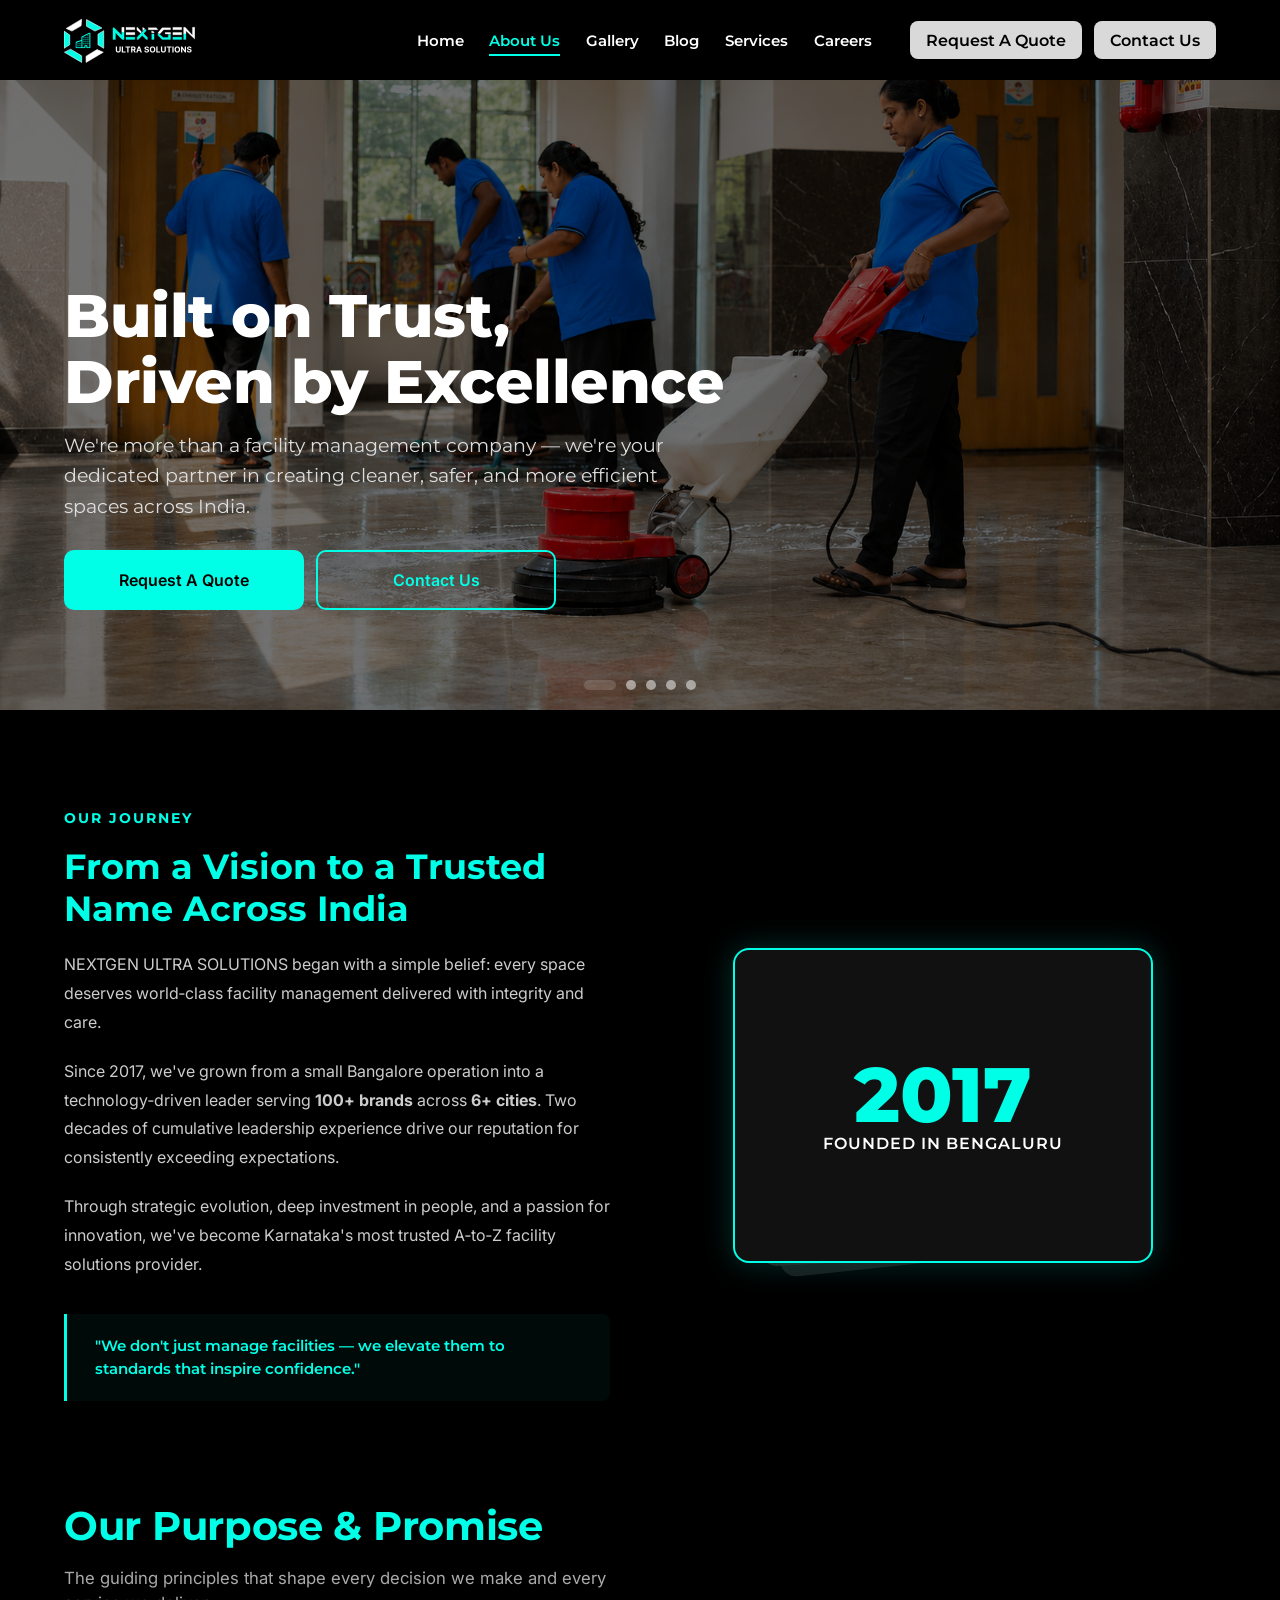
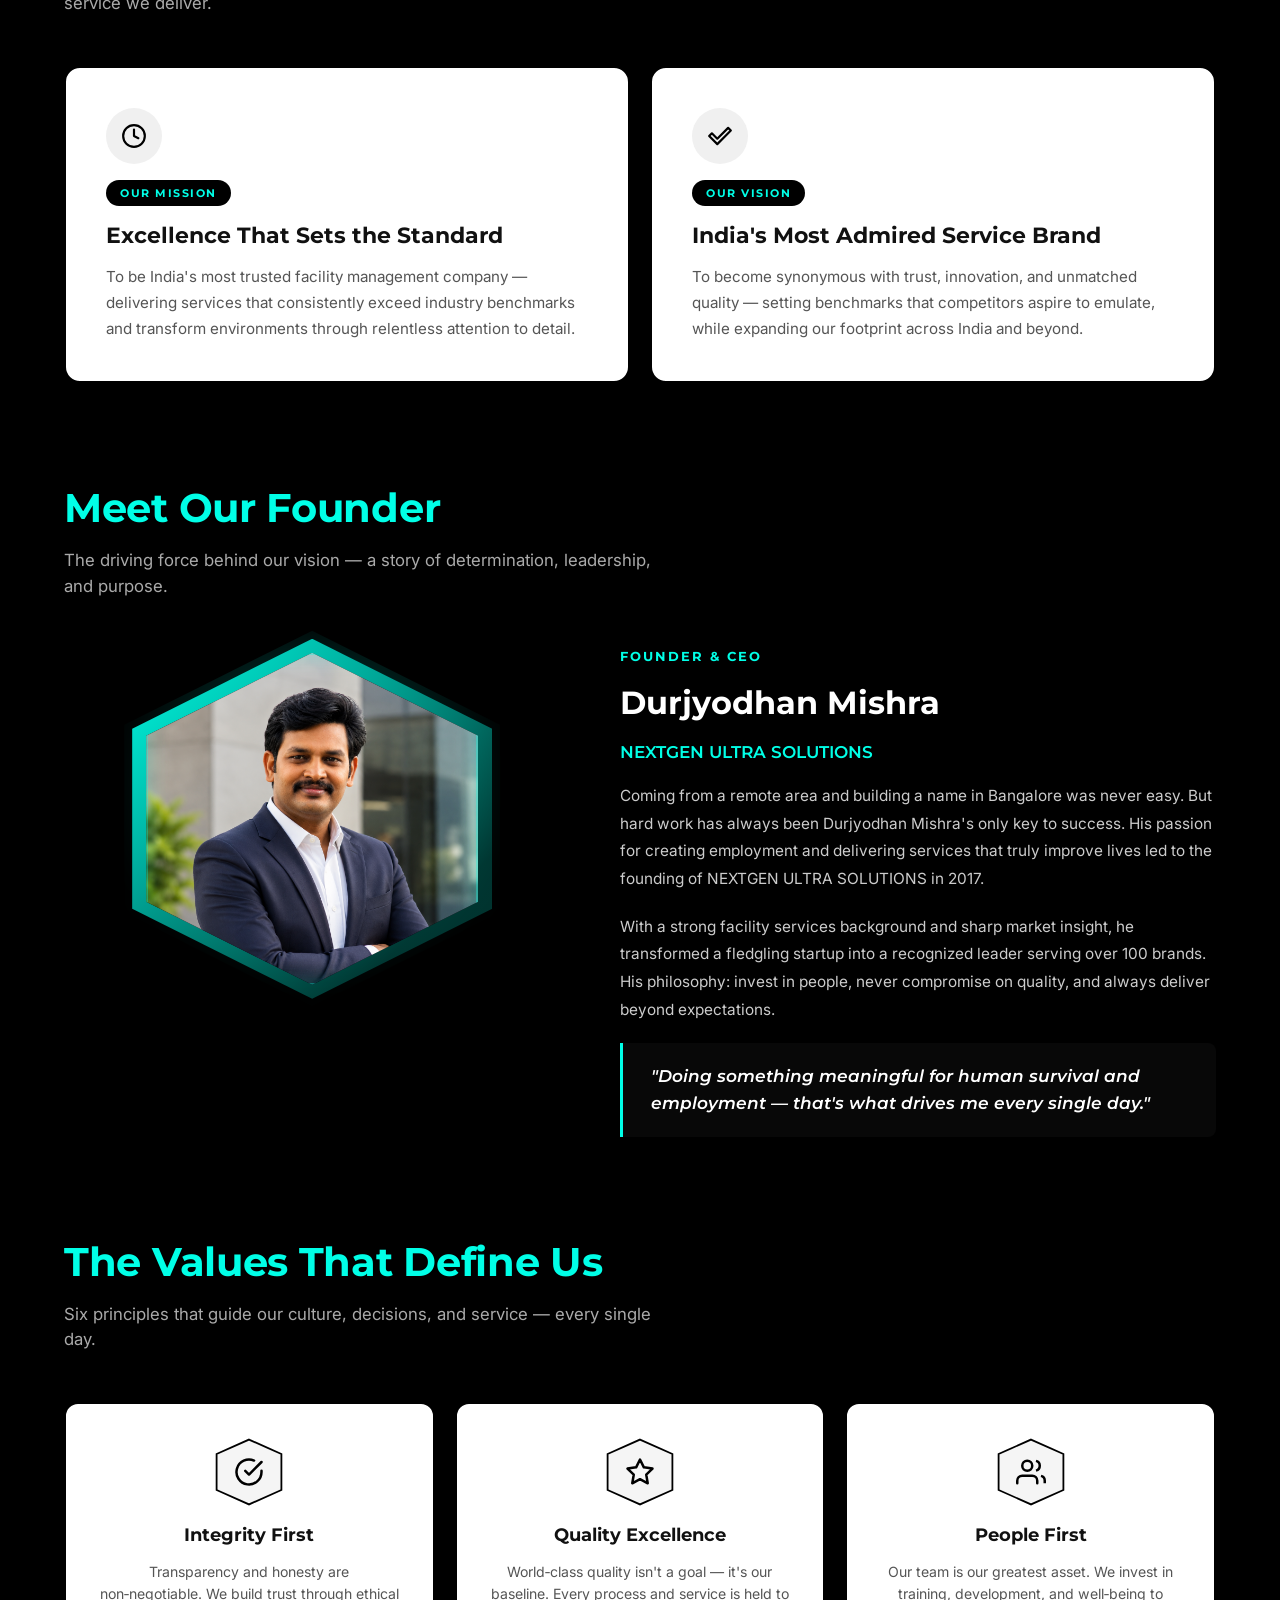
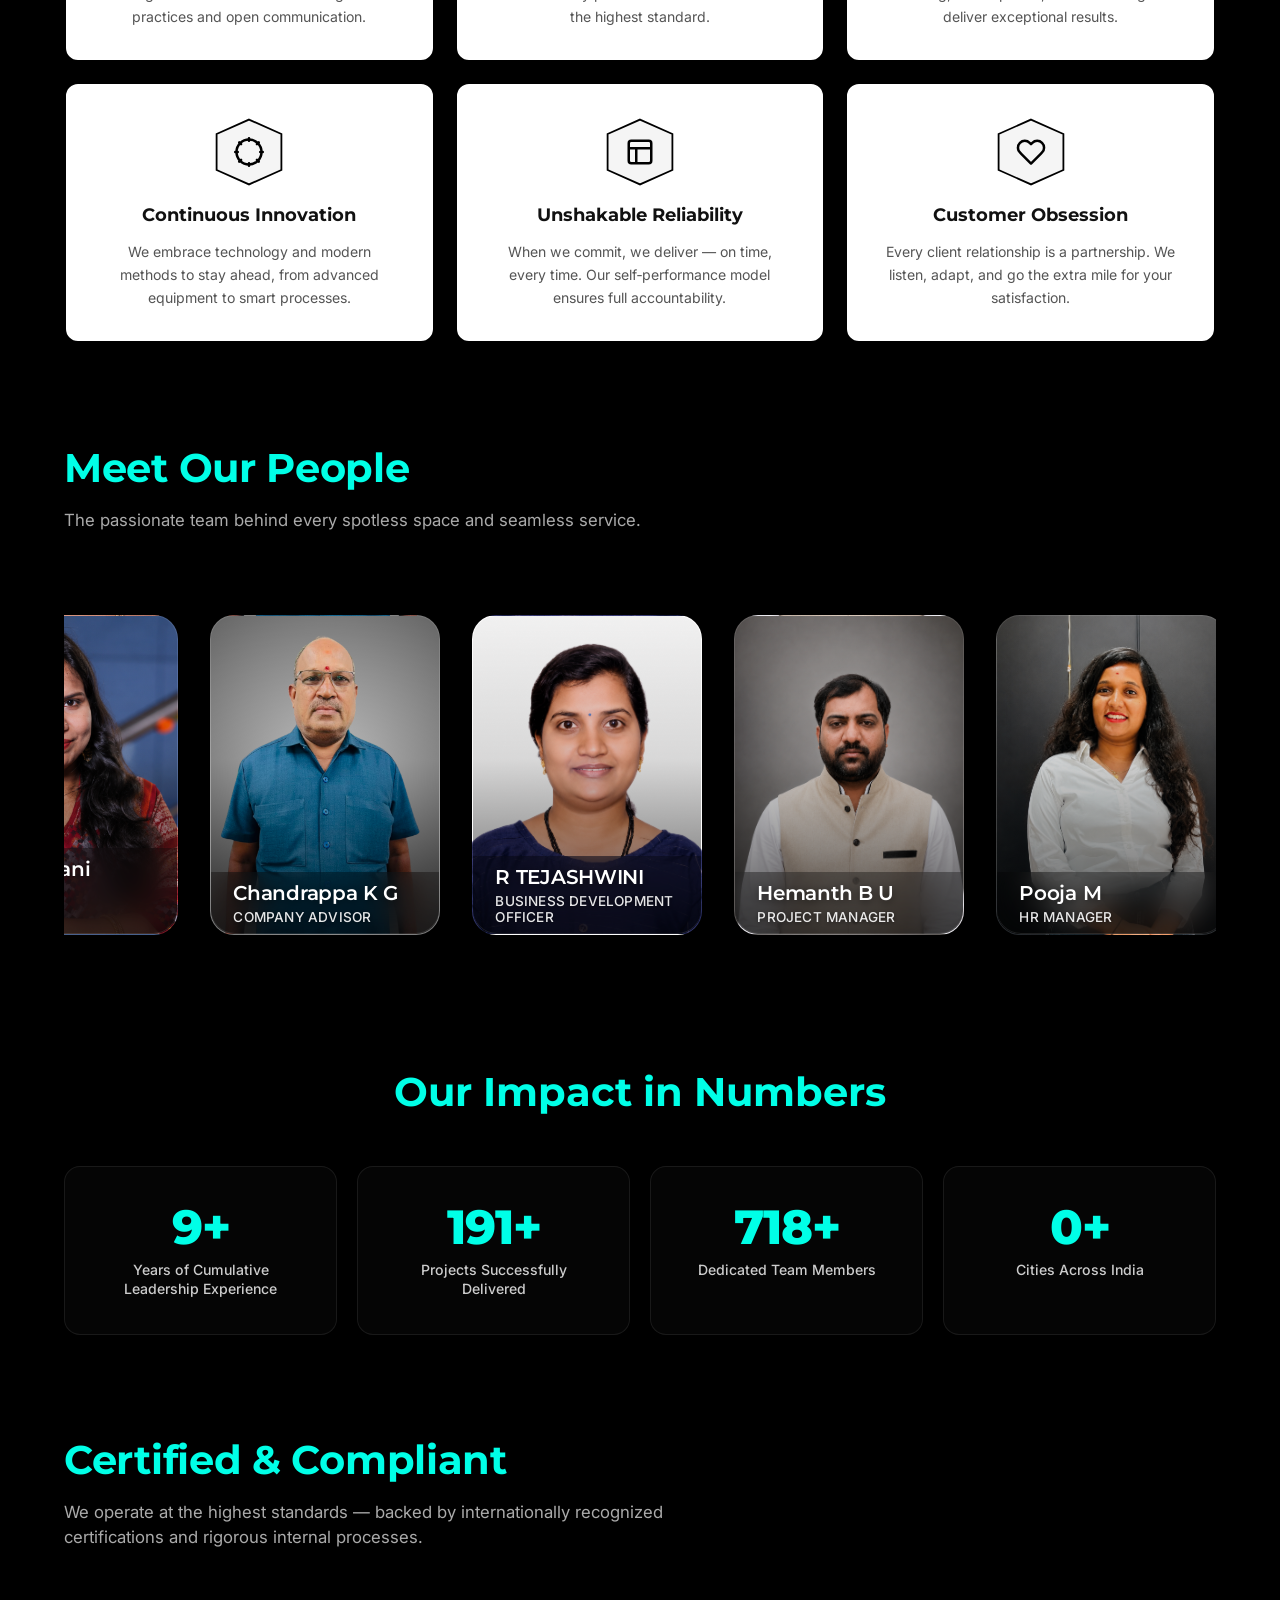
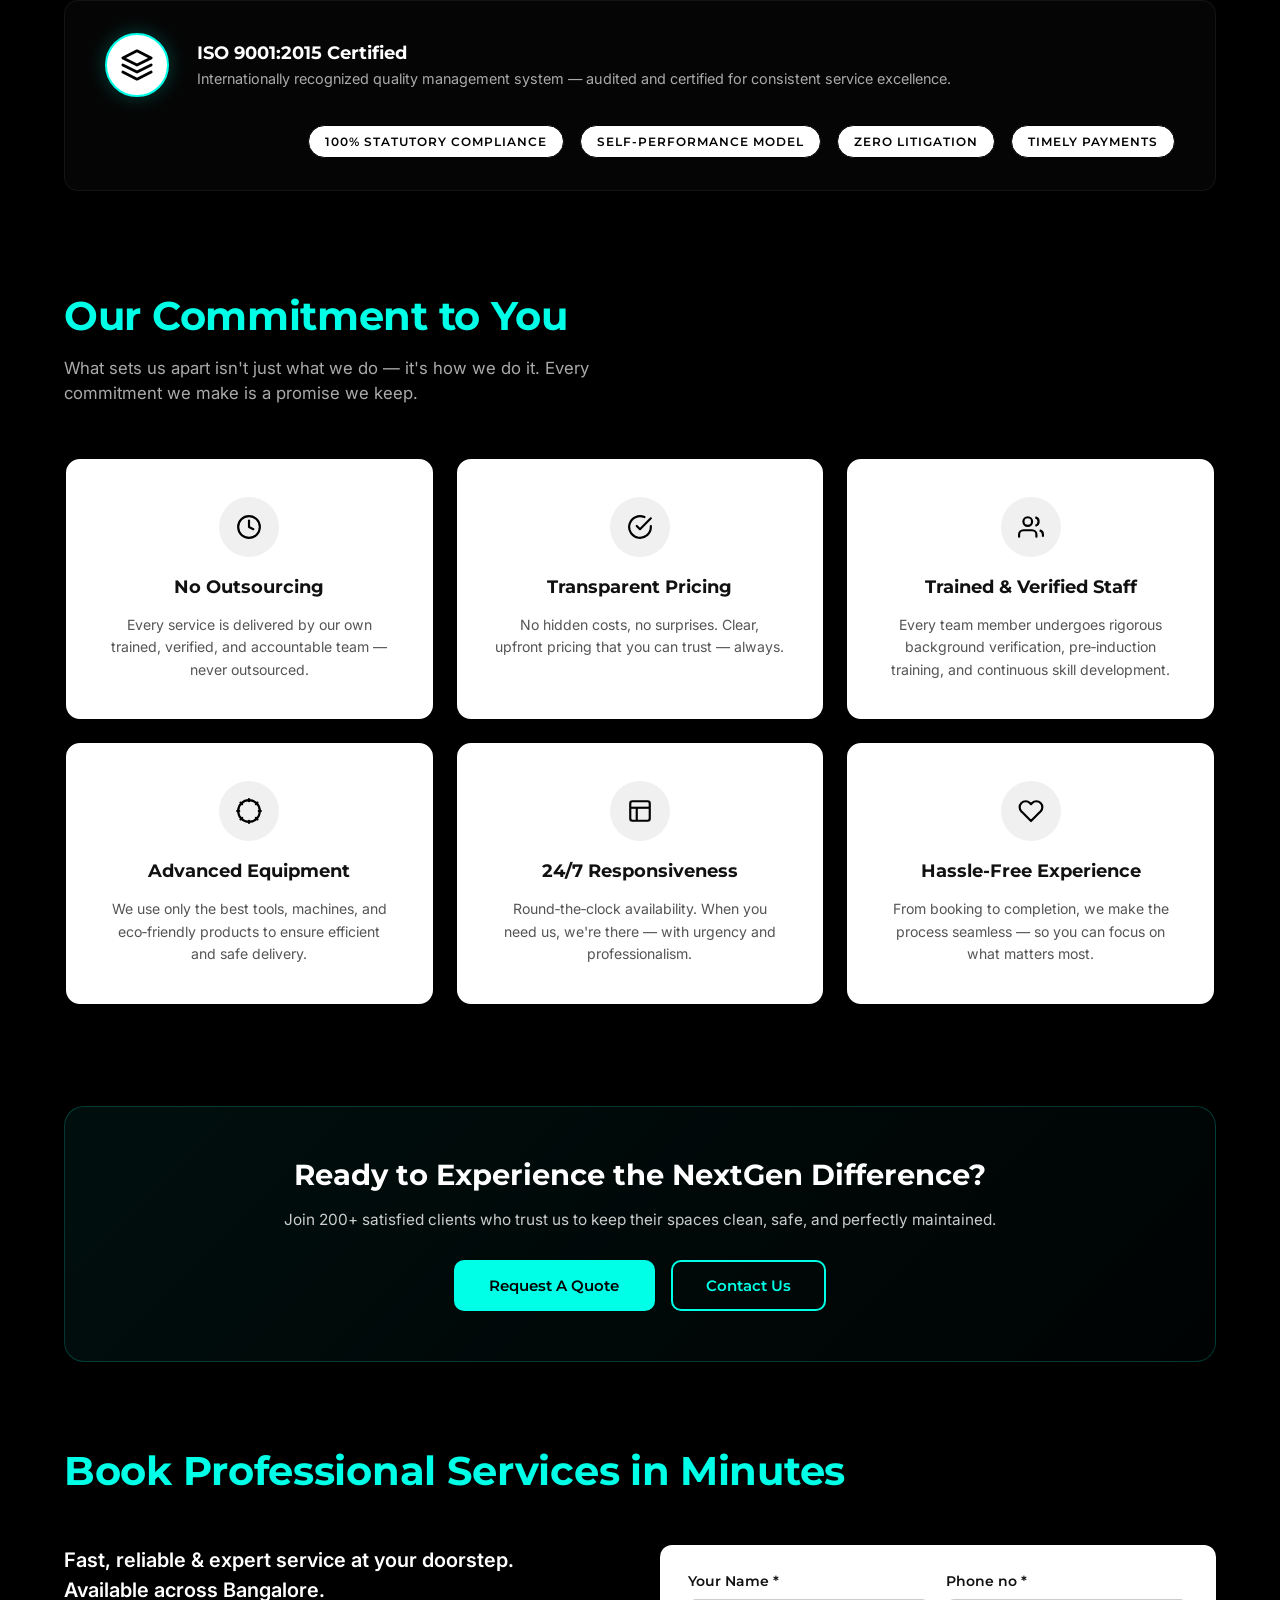
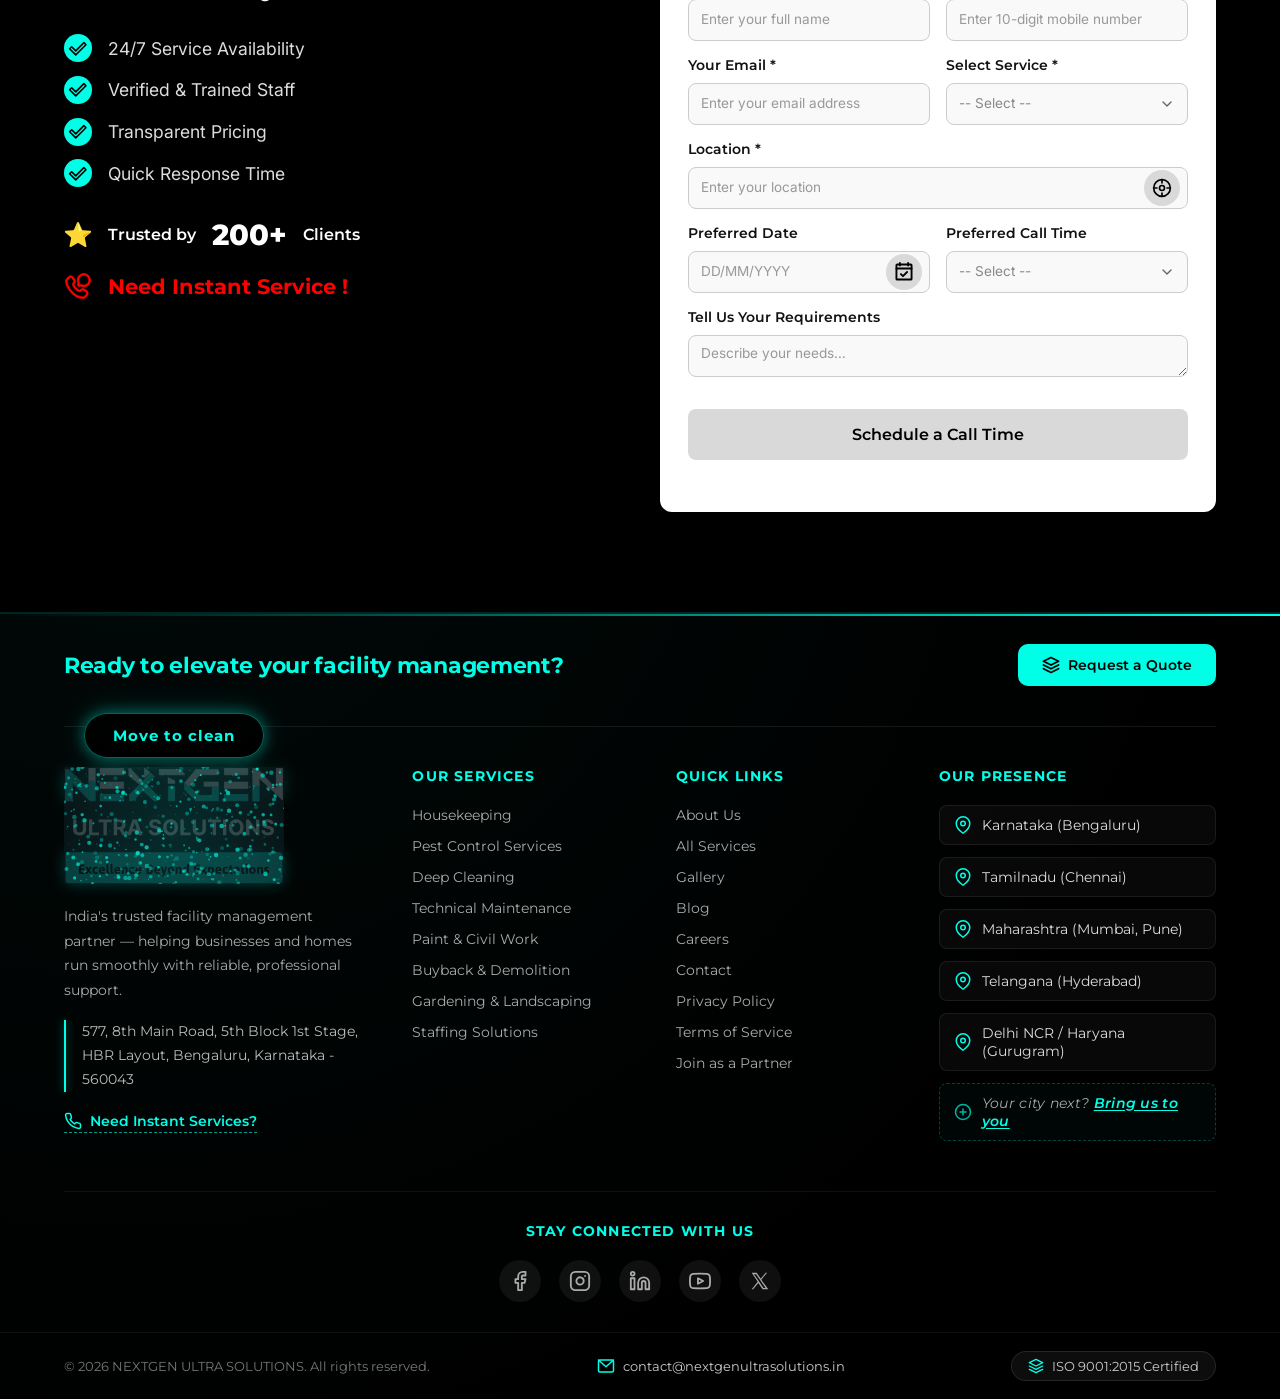
==== commit 4919def2: "Update About.html" ====
--- a/About.html
+++ b/About.html
@@ -1633,7 +1633,7 @@
                         <div class="story-card-layer layer-1">
                             <div class="layer-content">
                                 <span class="big-year">2017</span>
-                                <span class="layer-label">FOUNDED IN BANGALORE</span>
+                                <span class="layer-label">FOUNDED IN BENGALURU</span>
                             </div>
                         </div>
                         <div class="story-card-layer layer-2"></div>
@@ -3119,4 +3119,4 @@
     })();
 </script>
 </body>
-</html>+</html>
